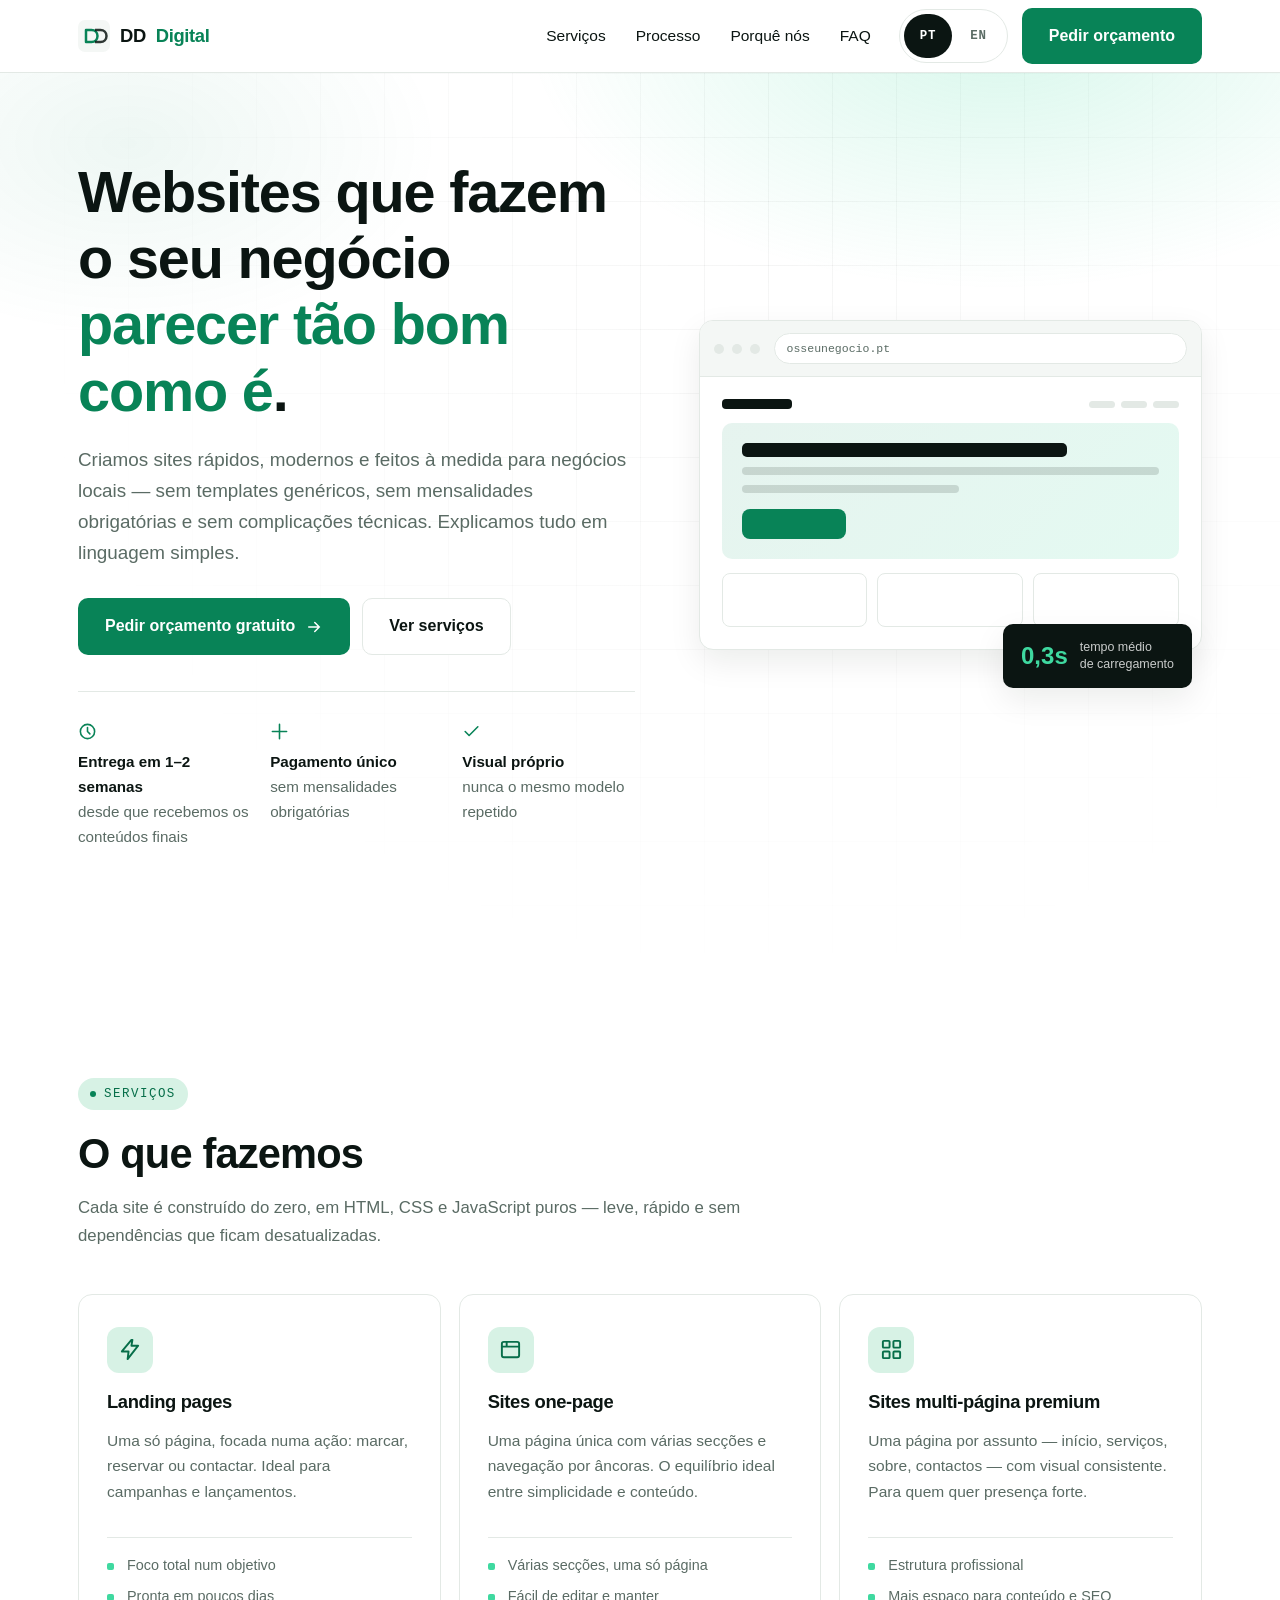
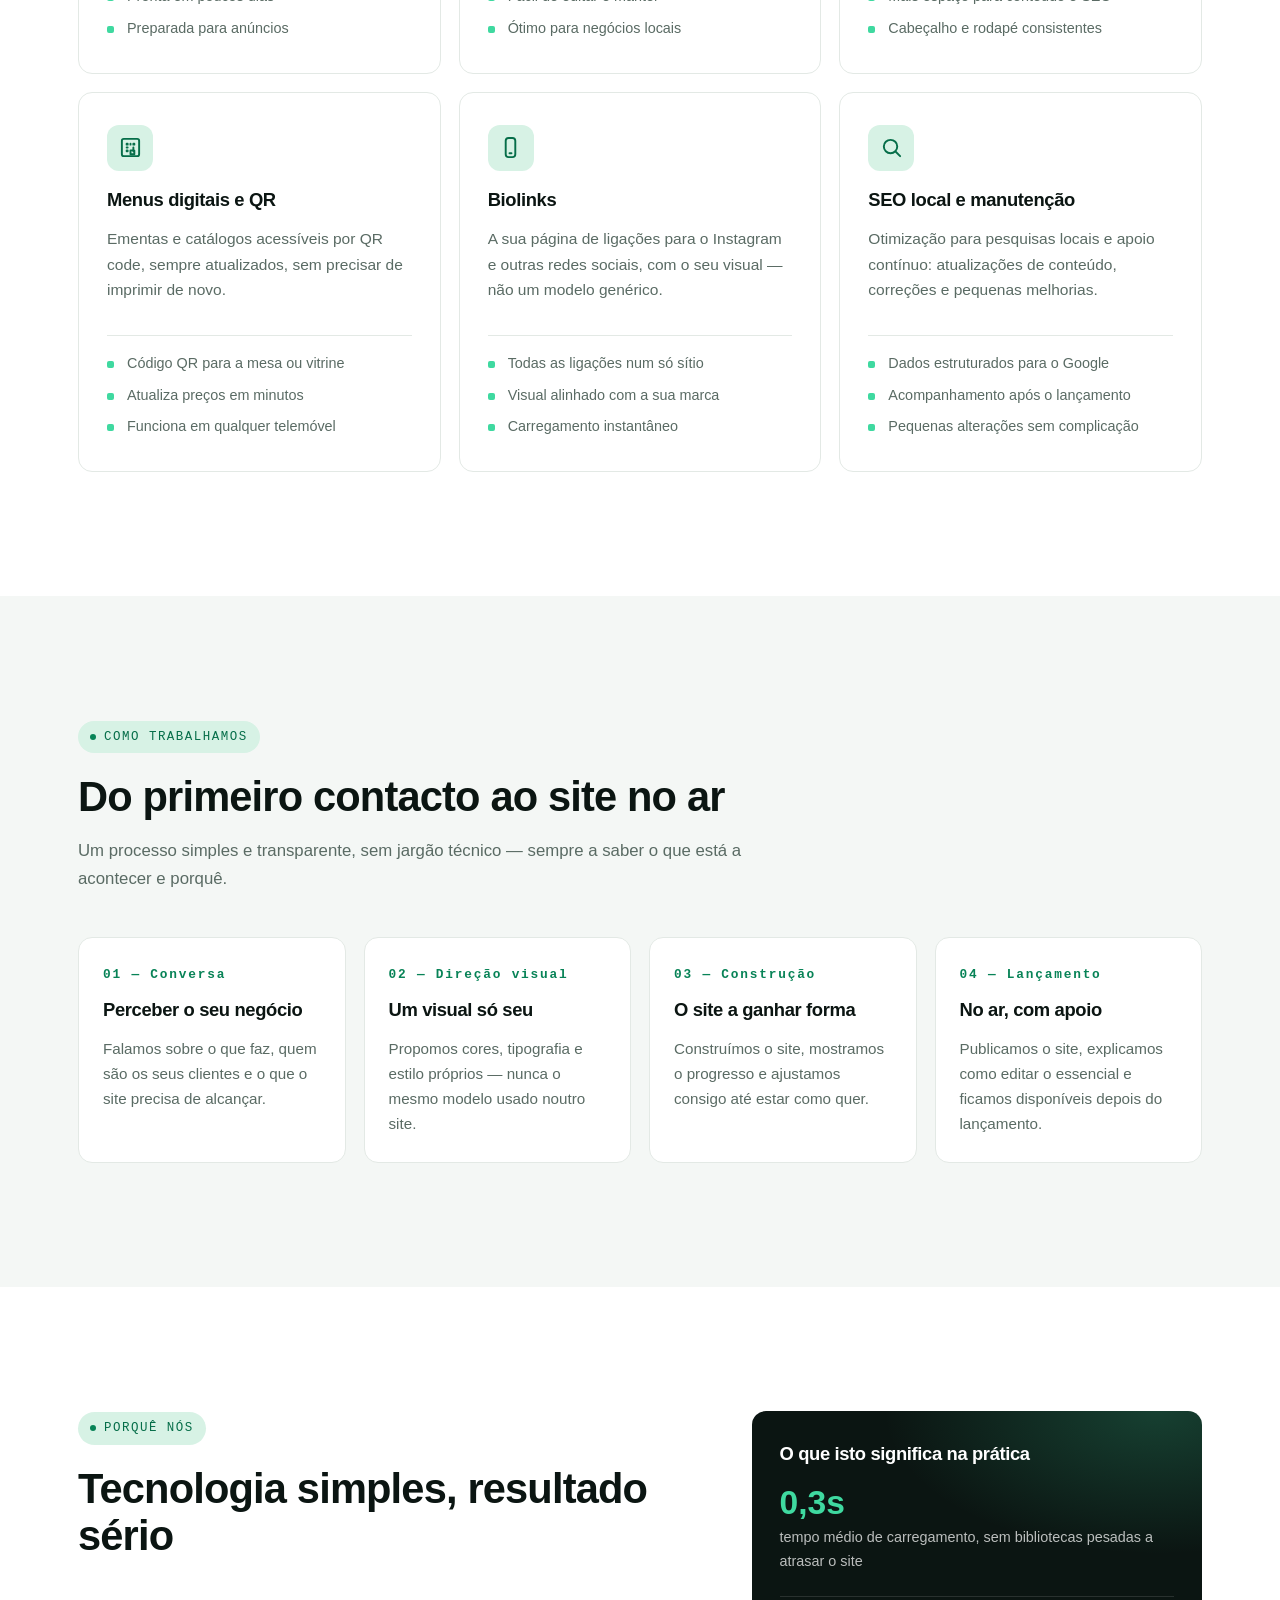
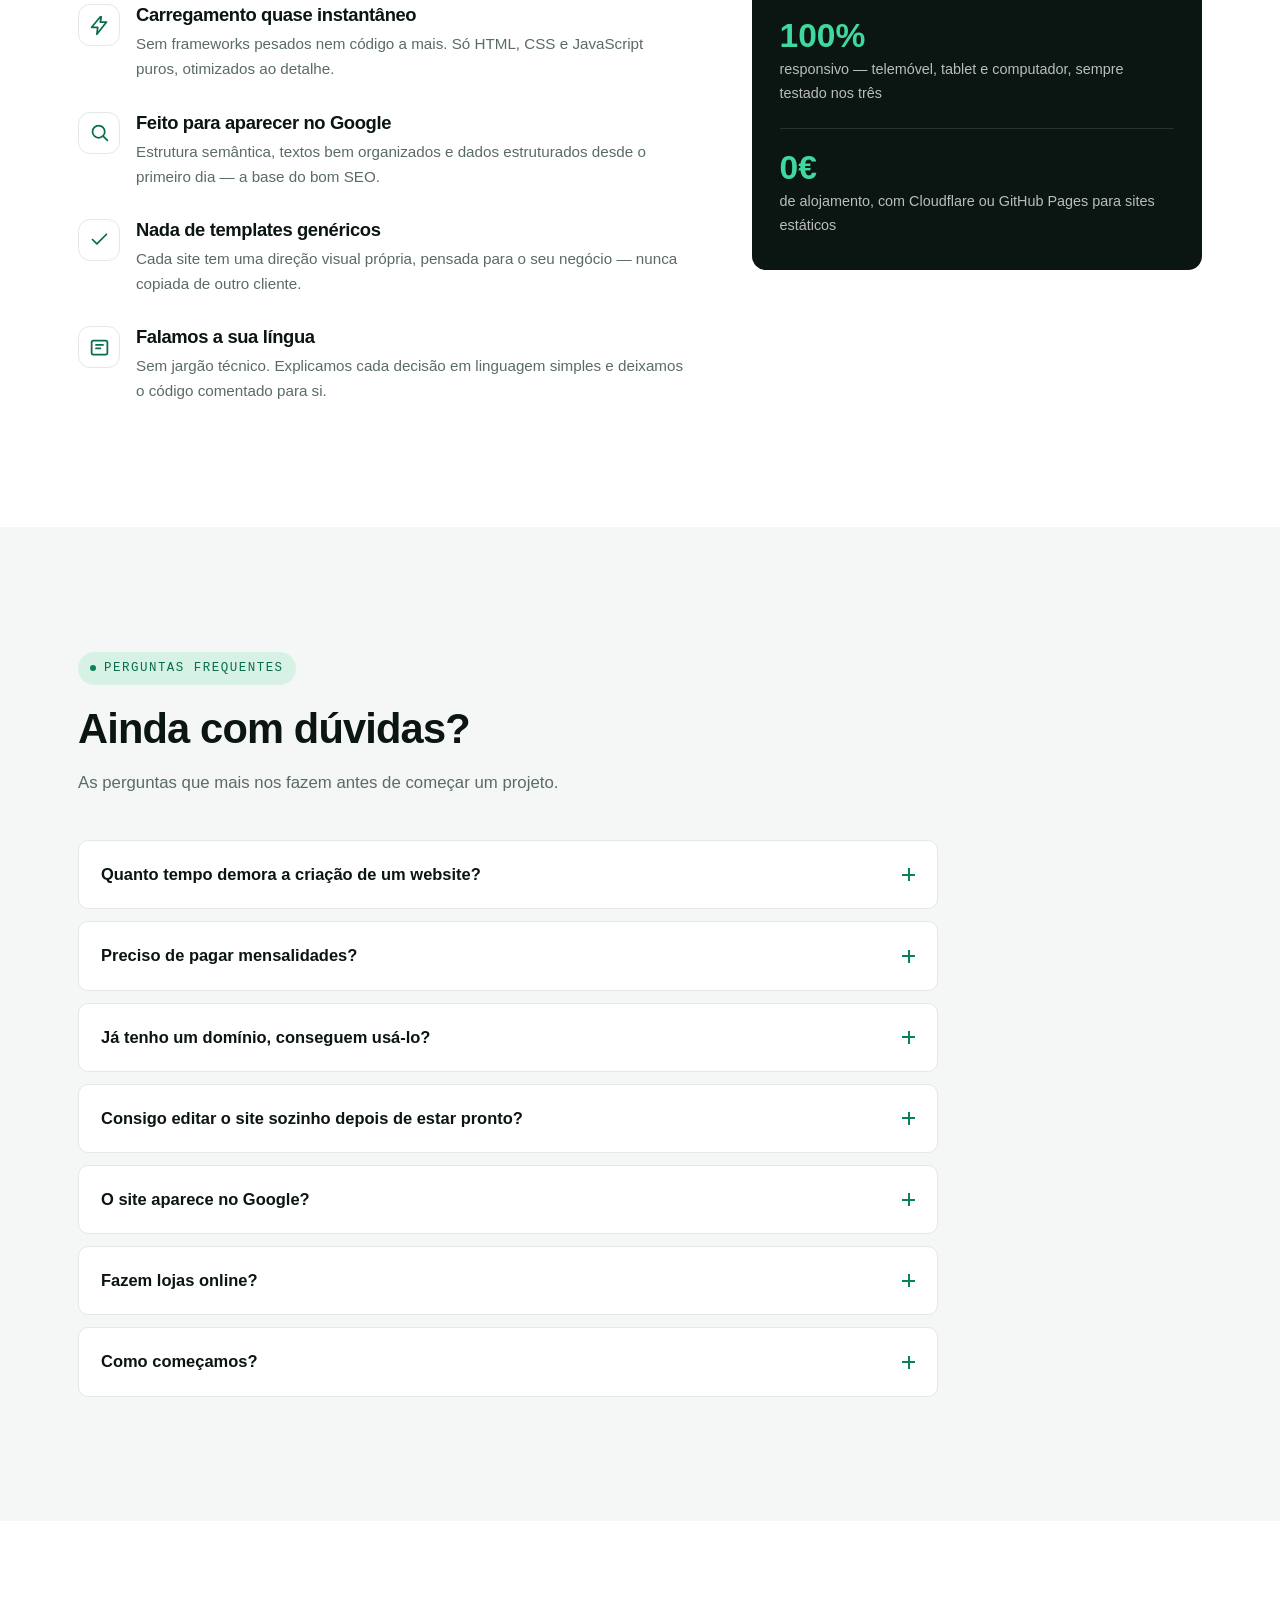
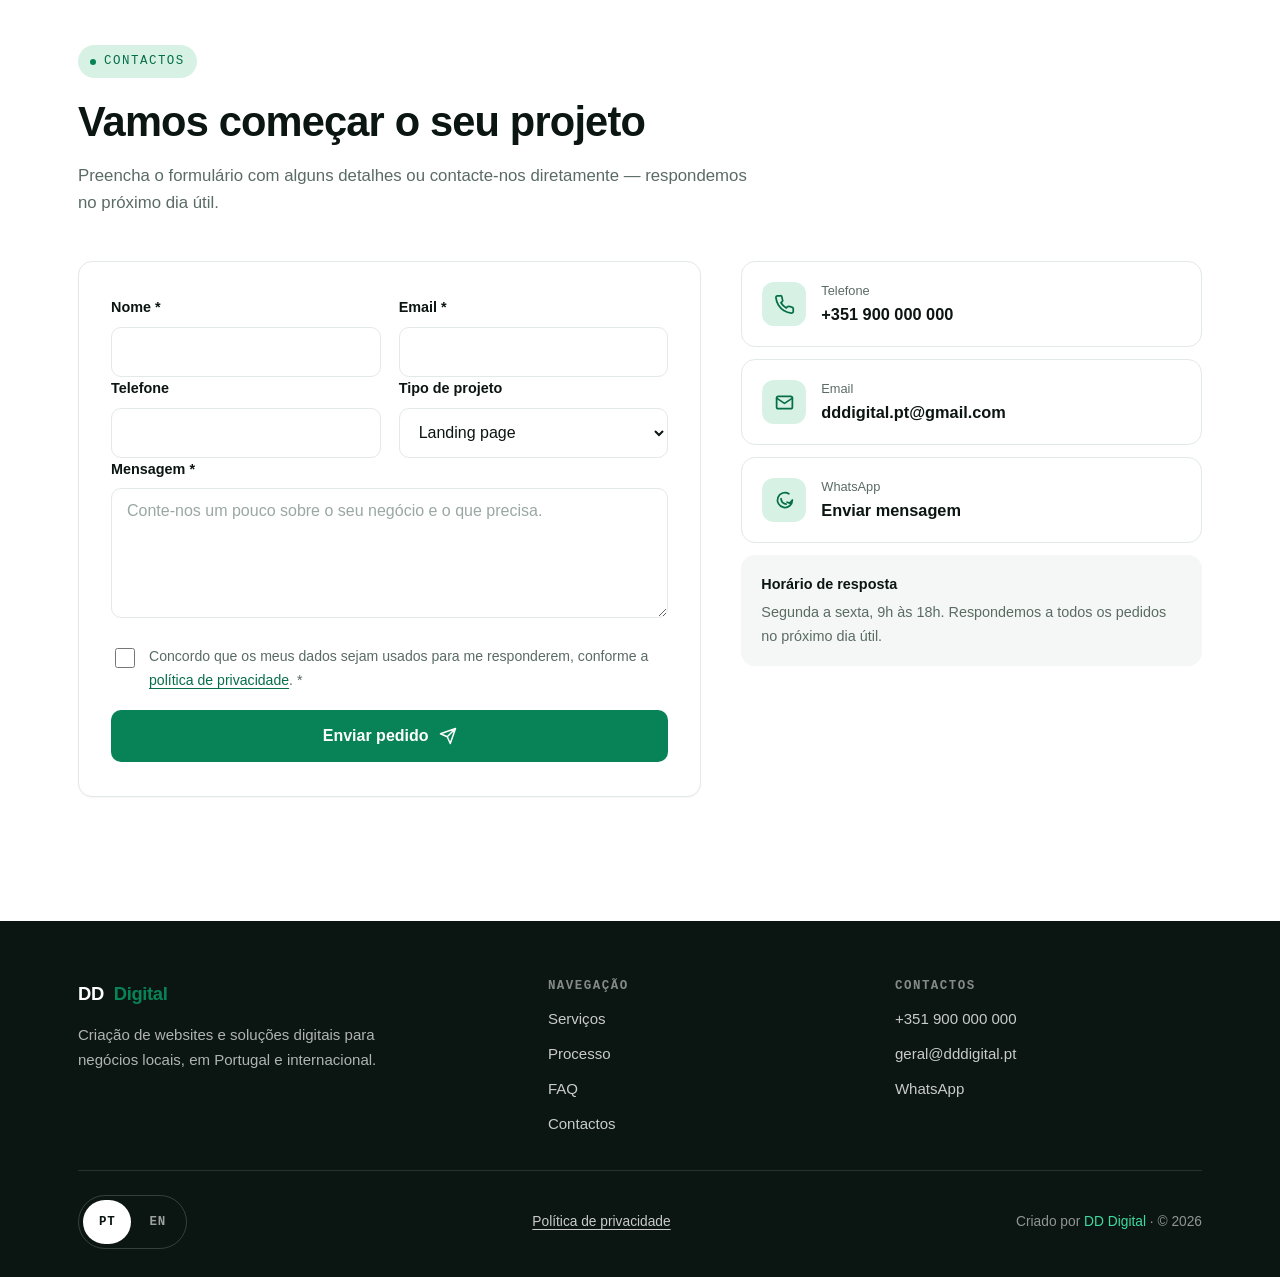
==== index.html @ e941ba1a "Add files via upload" ====
<!DOCTYPE html>
<html lang="pt-PT">
<head>
<meta charset="UTF-8">
<meta name="viewport" content="width=device-width, initial-scale=1">
<title>DD Digital — Websites e soluções digitais para negócios locais</title>
<meta name="description" content="Criamos websites rápidos, modernos e feitos à medida para negócios locais em Portugal: landing pages, sites one-page, multi-página, menus digitais e biolinks. Peça o seu orçamento.">
<link rel="canonical" href="https://dddigital.pt/">

<!-- Idiomas disponíveis, para o Google saber que esta página tem uma versão em inglês -->
<link rel="alternate" hreflang="pt-PT" href="https://dddigital.pt/">
<link rel="alternate" hreflang="en" href="https://dddigital.pt/en/">
<link rel="alternate" hreflang="x-default" href="https://dddigital.pt/">

<!-- Favicon -->
<link rel="icon" type="image/svg+xml" href="favicon.svg">
<meta name="theme-color" content="#088357">

<!-- Partilha em redes sociais (Open Graph + Twitter) -->
<meta property="og:type" content="website">
<meta property="og:locale" content="pt_PT">
<meta property="og:site_name" content="DD Digital">
<meta property="og:title" content="DD Digital — Websites e soluções digitais para negócios locais">
<meta property="og:description" content="Websites rápidos, modernos e feitos à medida. Landing pages, sites one-page, multi-página, menus digitais e biolinks.">
<meta property="og:url" content="https://dddigital.pt/">
<meta property="og:image" content="https://dddigital.pt/img/og-image.webp">
<meta property="og:image:width" content="1200">
<meta property="og:image:height" content="630">
<meta name="twitter:card" content="summary_large_image">
<meta name="twitter:title" content="DD Digital — Websites e soluções digitais">
<meta name="twitter:description" content="Websites rápidos, modernos e feitos à medida para negócios locais.">
<meta name="twitter:image" content="https://dddigital.pt/img/og-image.webp">

<link rel="stylesheet" href="css/style.css">

<!-- Dados estruturados: ajudam o Google a mostrar a DD Digital nas pesquisas locais -->
<script type="application/ld+json">
{
  "@context": "https://schema.org",
  "@type": "ProfessionalService",
  "name": "DD Digital",
  "url": "https://dddigital.pt/",
  "image": "https://dddigital.pt/img/og-image.webp",
  "description": "Criação de websites e soluções digitais para negócios locais: landing pages, sites one-page, multi-página, menus digitais e biolinks.",
  "areaServed": ["Portugal"],
  "priceRange": "€€",
  "telephone": "+351900000000",
  "email": "geral@dddigital.pt",
  "sameAs": []
}
</script>
<script type="application/ld+json">
{
  "@context": "https://schema.org",
  "@type": "FAQPage",
  "mainEntity": [
    {
      "@type": "Question",
      "name": "Quanto tempo demora a criação de um website?",
      "acceptedAnswer": { "@type": "Answer", "text": "Uma landing page ou site one-page fica pronto, em média, em 1 a 2 semanas depois de recebermos os textos e as imagens finais. Um site multi-página demora normalmente entre 2 a 4 semanas." }
    },
    {
      "@type": "Question",
      "name": "Preciso de pagar mensalidades?",
      "acceptedAnswer": { "@type": "Answer", "text": "Não. O projeto é pago uma vez. Alojamos em Cloudflare ou GitHub Pages, serviços gratuitos para sites estáticos como os que criamos. Só há custo recorrente se decidir contratar manutenção, atualizações de conteúdo ou um domínio próprio." }
    },
    {
      "@type": "Question",
      "name": "Já tenho um domínio, conseguem usá-lo?",
      "acceptedAnswer": { "@type": "Answer", "text": "Sim. Ligamos o seu domínio atual ao novo site. Se ainda não tiver domínio, ajudamos a escolher e a registar um." }
    },
    {
      "@type": "Question",
      "name": "Consigo editar o site sozinho depois de estar pronto?",
      "acceptedAnswer": { "@type": "Answer", "text": "Sim, para alterações simples como textos, fotos ou horários. Entregamos o código comentado e explicamos, em linguagem simples, onde e como editar. Para alterações maiores, ficamos disponíveis." }
    },
    {
      "@type": "Question",
      "name": "O site aparece no Google?",
      "acceptedAnswer": { "@type": "Answer", "text": "Construímos todos os sites já otimizados para motores de busca: estrutura semântica, velocidade de carregamento, textos bem organizados e dados estruturados. Isso é a base do SEO. Posicionar-se bem para pesquisas competitivas pode exigir trabalho contínuo de conteúdo, que também podemos acompanhar." }
    },
    {
      "@type": "Question",
      "name": "Fazem lojas online?",
      "acceptedAnswer": { "@type": "Answer", "text": "O nosso foco são sites institucionais e de apresentação, sem carrinho de compras nem sistemas de pagamento. Se o seu negócio precisar de loja online, podemos conversar sobre a solução mais adequada." }
    },
    {
      "@type": "Question",
      "name": "Como começamos?",
      "acceptedAnswer": { "@type": "Answer", "text": "Preencha o formulário ou contacte-nos por telefone, email ou WhatsApp. Conversamos sobre o seu negócio, propomos uma direção visual e um prazo, e só avançamos quando estiver tudo alinhado." }
    }
  ]
}
</script>
</head>
<body>

<a class="salta-conteudo" href="#conteudo">Saltar para o conteúdo</a>

<!-- ===== CABEÇALHO ===== -->
<header class="cabecalho">
  <div class="wrap cabecalho__interior">
    <a href="#inicio" class="logo" aria-label="DD Digital — página inicial">
      <svg class="logo__marca" viewBox="0 0 64 64" aria-hidden="true">
        <rect width="64" height="64" rx="14" fill="#F4F7F5"/>
        <path d="M16 20h11c6.6 0 12 5 12 12s-5.4 12-12 12H16V20z" fill="none" stroke="#088357" stroke-width="5" stroke-linejoin="round"/>
        <path d="M34 20h11c6.6 0 12 5 12 12s-5.4 12-12 12H34" fill="none" stroke="#0B1512" stroke-width="5" stroke-linejoin="round" opacity=".85"/>
      </svg>
      DD <span>Digital</span>
    </a>

    <nav class="nav" id="nav-principal">
      <ul class="nav__lista">
        <li><a href="#servicos">Serviços</a></li>
        <li><a href="#processo">Processo</a></li>
        <li><a href="#porque">Porquê nós</a></li>
        <li><a href="#faq">FAQ</a></li>
      </ul>
      <div class="idiomas" aria-label="Escolher idioma">
        <a href="index.html" aria-current="true" lang="pt-PT" hreflang="pt-PT">PT</a>
        <a href="en/index.html" lang="en" hreflang="en">EN</a>
      </div>
      <a href="#contactos" class="btn btn--principal">Pedir orçamento</a>
    </nav>

    <button class="menu-botao" aria-label="Abrir menu" aria-expanded="false" aria-controls="nav-principal">
      <span class="menu-botao__barras"></span>
    </button>
  </div>
</header>

<main id="conteudo">

  <!-- ===== HERO ===== -->
  <section class="hero" id="inicio">
    <div class="wrap hero__interior">
      <div class="surge">
        <h1>Websites que fazem o seu negócio <em>parecer tão bom como é</em>.</h1>
        <p class="hero__texto">
          Criamos sites rápidos, modernos e feitos à medida para negócios locais —
          sem templates genéricos, sem mensalidades obrigatórias e sem complicações técnicas.
          Explicamos tudo em linguagem simples.
        </p>
        <div class="hero__accoes">
          <a href="#contactos" class="btn btn--principal">
            Pedir orçamento gratuito
            <svg viewBox="0 0 24 24" fill="none" stroke="currentColor" stroke-width="2" stroke-linecap="round" aria-hidden="true"><path d="M5 12h14M13 6l6 6-6 6"/></svg>
          </a>
          <a href="#servicos" class="btn btn--contorno">Ver serviços</a>
        </div>
        <ul class="provas">
          <li>
            <svg viewBox="0 0 24 24" fill="none" stroke="currentColor" stroke-width="2" stroke-linecap="round" stroke-linejoin="round" aria-hidden="true"><circle cx="12" cy="12" r="9"/><path d="M12 7v5l3 3"/></svg>
            <span><strong>Entrega em 1–2 semanas</strong><br>desde que recebemos os conteúdos finais</span>
          </li>
          <li>
            <svg viewBox="0 0 24 24" fill="none" stroke="currentColor" stroke-width="2" stroke-linecap="round" stroke-linejoin="round" aria-hidden="true"><path d="M12 3v18M3 12h18"/></svg>
            <span><strong>Pagamento único</strong><br>sem mensalidades obrigatórias</span>
          </li>
          <li>
            <svg viewBox="0 0 24 24" fill="none" stroke="currentColor" stroke-width="2" stroke-linecap="round" stroke-linejoin="round" aria-hidden="true"><path d="M4 12l5 5L20 6"/></svg>
            <span><strong>Visual próprio</strong><br>nunca o mesmo modelo repetido</span>
          </li>
        </ul>
      </div>

      <div class="surge" aria-hidden="true">
        <div class="janela">
          <div class="janela__barra">
            <span class="janela__ponto"></span><span class="janela__ponto"></span><span class="janela__ponto"></span>
            <span class="janela__url">osseunegocio.pt</span>
          </div>
          <div class="janela__ecra">
            <div class="esboco">
              <div class="esboco__topo">
                <span class="esboco__marca"></span>
                <div class="esboco__menu"><span></span><span></span><span></span></div>
              </div>
              <div class="esboco__hero">
                <span class="esboco__titulo"></span>
                <span class="esboco__linha"></span>
                <span class="esboco__linha esboco__linha--curta"></span>
                <span class="esboco__btn"></span>
              </div>
              <div class="esboco__cartoes">
                <span class="esboco__cartao"></span><span class="esboco__cartao"></span><span class="esboco__cartao"></span>
              </div>
            </div>
          </div>
        </div>
        <div class="selo">
          <span class="selo__valor">0,3s</span>
          <span class="selo__texto">tempo médio<br>de carregamento</span>
        </div>
      </div>
    </div>
  </section>

  <!-- ===== SERVIÇOS ===== -->
  <section class="seccao" id="servicos">
    <div class="wrap">
      <div class="cabecalho-seccao surge">
        <span class="etiqueta">Serviços</span>
        <h2>O que fazemos</h2>
        <p>Cada site é construído do zero, em HTML, CSS e JavaScript puros — leve, rápido e sem dependências que ficam desatualizadas.</p>
      </div>

      <div class="grelha-servicos">
        <article class="servico surge">
          <span class="servico__icone">
            <svg viewBox="0 0 24 24" fill="none" stroke="currentColor" stroke-width="2" stroke-linecap="round" stroke-linejoin="round" aria-hidden="true"><path d="M13 2L3 14h7l-1 8 11-14h-7l1-6z"/></svg>
          </span>
          <h3>Landing pages</h3>
          <p>Uma só página, focada numa ação: marcar, reservar ou contactar. Ideal para campanhas e lançamentos.</p>
          <ul class="servico__lista">
            <li>Foco total num objetivo</li>
            <li>Pronta em poucos dias</li>
            <li>Preparada para anúncios</li>
          </ul>
        </article>

        <article class="servico surge">
          <span class="servico__icone">
            <svg viewBox="0 0 24 24" fill="none" stroke="currentColor" stroke-width="2" stroke-linecap="round" stroke-linejoin="round" aria-hidden="true"><rect x="3" y="4" width="18" height="16" rx="2"/><path d="M3 9h18M8 4v5"/></svg>
          </span>
          <h3>Sites one-page</h3>
          <p>Uma página única com várias secções e navegação por âncoras. O equilíbrio ideal entre simplicidade e conteúdo.</p>
          <ul class="servico__lista">
            <li>Várias secções, uma só página</li>
            <li>Fácil de editar e manter</li>
            <li>Ótimo para negócios locais</li>
          </ul>
        </article>

        <article class="servico surge">
          <span class="servico__icone">
            <svg viewBox="0 0 24 24" fill="none" stroke="currentColor" stroke-width="2" stroke-linecap="round" stroke-linejoin="round" aria-hidden="true"><rect x="3" y="3" width="7" height="7" rx="1"/><rect x="14" y="3" width="7" height="7" rx="1"/><rect x="3" y="14" width="7" height="7" rx="1"/><rect x="14" y="14" width="7" height="7" rx="1"/></svg>
          </span>
          <h3>Sites multi-página premium</h3>
          <p>Uma página por assunto — início, serviços, sobre, contactos — com visual consistente. Para quem quer presença forte.</p>
          <ul class="servico__lista">
            <li>Estrutura profissional</li>
            <li>Mais espaço para conteúdo e SEO</li>
            <li>Cabeçalho e rodapé consistentes</li>
          </ul>
        </article>

        <article class="servico surge">
          <span class="servico__icone">
            <svg viewBox="0 0 24 24" fill="none" stroke="currentColor" stroke-width="2" stroke-linecap="round" stroke-linejoin="round" aria-hidden="true"><rect x="3" y="3" width="18" height="18" rx="2"/><path d="M8 8h1v1H8zM8 15h1v1H8zM15 8h1v1h-1zM12 8v1M8 12h1M15 12v4M12 15h4v4h-4z"/></svg>
          </span>
          <h3>Menus digitais e QR</h3>
          <p>Ementas e catálogos acessíveis por QR code, sempre atualizados, sem precisar de imprimir de novo.</p>
          <ul class="servico__lista">
            <li>Código QR para a mesa ou vitrine</li>
            <li>Atualiza preços em minutos</li>
            <li>Funciona em qualquer telemóvel</li>
          </ul>
        </article>

        <article class="servico surge">
          <span class="servico__icone">
            <svg viewBox="0 0 24 24" fill="none" stroke="currentColor" stroke-width="2" stroke-linecap="round" stroke-linejoin="round" aria-hidden="true"><rect x="7" y="2" width="10" height="20" rx="3"/><path d="M11 18h2"/></svg>
          </span>
          <h3>Biolinks</h3>
          <p>A sua página de ligações para o Instagram e outras redes sociais, com o seu visual — não um modelo genérico.</p>
          <ul class="servico__lista">
            <li>Todas as ligações num só sítio</li>
            <li>Visual alinhado com a sua marca</li>
            <li>Carregamento instantâneo</li>
          </ul>
        </article>

        <article class="servico surge">
          <span class="servico__icone">
            <svg viewBox="0 0 24 24" fill="none" stroke="currentColor" stroke-width="2" stroke-linecap="round" stroke-linejoin="round" aria-hidden="true"><circle cx="11" cy="11" r="7"/><path d="M21 21l-4.3-4.3"/></svg>
          </span>
          <h3>SEO local e manutenção</h3>
          <p>Otimização para pesquisas locais e apoio contínuo: atualizações de conteúdo, correções e pequenas melhorias.</p>
          <ul class="servico__lista">
            <li>Dados estruturados para o Google</li>
            <li>Acompanhamento após o lançamento</li>
            <li>Pequenas alterações sem complicação</li>
          </ul>
        </article>
      </div>
    </div>
  </section>

  <!-- ===== PROCESSO ===== -->
  <section class="seccao seccao--nevoa" id="processo">
    <div class="wrap">
      <div class="cabecalho-seccao surge">
        <span class="etiqueta">Como trabalhamos</span>
        <h2>Do primeiro contacto ao site no ar</h2>
        <p>Um processo simples e transparente, sem jargão técnico — sempre a saber o que está a acontecer e porquê.</p>
      </div>

      <div class="grelha-processo">
        <div class="passo surge">
          <span class="passo__numero">01 — Conversa</span>
          <h3>Perceber o seu negócio</h3>
          <p>Falamos sobre o que faz, quem são os seus clientes e o que o site precisa de alcançar.</p>
        </div>
        <div class="passo surge">
          <span class="passo__numero">02 — Direção visual</span>
          <h3>Um visual só seu</h3>
          <p>Propomos cores, tipografia e estilo próprios — nunca o mesmo modelo usado noutro site.</p>
        </div>
        <div class="passo surge">
          <span class="passo__numero">03 — Construção</span>
          <h3>O site a ganhar forma</h3>
          <p>Construímos o site, mostramos o progresso e ajustamos consigo até estar como quer.</p>
        </div>
        <div class="passo surge">
          <span class="passo__numero">04 — Lançamento</span>
          <h3>No ar, com apoio</h3>
          <p>Publicamos o site, explicamos como editar o essencial e ficamos disponíveis depois do lançamento.</p>
        </div>
      </div>
    </div>
  </section>

  <!-- ===== PORQUÊ A DD DIGITAL ===== -->
  <section class="seccao" id="porque">
    <div class="wrap porque">
      <div>
        <div class="cabecalho-seccao surge">
          <span class="etiqueta">Porquê nós</span>
          <h2>Tecnologia simples, resultado sério</h2>
        </div>

        <div class="razoes">
          <div class="razao surge">
            <span class="razao__icone">
              <svg viewBox="0 0 24 24" fill="none" stroke="currentColor" stroke-width="2" stroke-linecap="round" stroke-linejoin="round" aria-hidden="true"><path d="M13 2L3 14h7l-1 8 11-14h-7l1-6z"/></svg>
            </span>
            <div>
              <h3>Carregamento quase instantâneo</h3>
              <p>Sem frameworks pesados nem código a mais. Só HTML, CSS e JavaScript puros, otimizados ao detalhe.</p>
            </div>
          </div>
          <div class="razao surge">
            <span class="razao__icone">
              <svg viewBox="0 0 24 24" fill="none" stroke="currentColor" stroke-width="2" stroke-linecap="round" stroke-linejoin="round" aria-hidden="true"><circle cx="11" cy="11" r="7"/><path d="M21 21l-4.3-4.3"/></svg>
            </span>
            <div>
              <h3>Feito para aparecer no Google</h3>
              <p>Estrutura semântica, textos bem organizados e dados estruturados desde o primeiro dia — a base do bom SEO.</p>
            </div>
          </div>
          <div class="razao surge">
            <span class="razao__icone">
              <svg viewBox="0 0 24 24" fill="none" stroke="currentColor" stroke-width="2" stroke-linecap="round" stroke-linejoin="round" aria-hidden="true"><path d="M4 12l5 5L20 6"/></svg>
            </span>
            <div>
              <h3>Nada de templates genéricos</h3>
              <p>Cada site tem uma direção visual própria, pensada para o seu negócio — nunca copiada de outro cliente.</p>
            </div>
          </div>
          <div class="razao surge">
            <span class="razao__icone">
              <svg viewBox="0 0 24 24" fill="none" stroke="currentColor" stroke-width="2" stroke-linecap="round" stroke-linejoin="round" aria-hidden="true"><path d="M8 9h8M8 13h5"/><rect x="3" y="4" width="18" height="16" rx="2"/></svg>
            </span>
            <div>
              <h3>Falamos a sua língua</h3>
              <p>Sem jargão técnico. Explicamos cada decisão em linguagem simples e deixamos o código comentado para si.</p>
            </div>
          </div>
        </div>
      </div>

      <div class="numeros surge">
        <h3>O que isto significa na prática</h3>
        <div class="numeros__lista">
          <div class="numeros__item">
            <span class="numeros__valor">0,3s</span>
            <p>tempo médio de carregamento, sem bibliotecas pesadas a atrasar o site</p>
          </div>
          <div class="numeros__item">
            <span class="numeros__valor">100%</span>
            <p>responsivo — telemóvel, tablet e computador, sempre testado nos três</p>
          </div>
          <div class="numeros__item">
            <span class="numeros__valor">0€</span>
            <p>de alojamento, com Cloudflare ou GitHub Pages para sites estáticos</p>
          </div>
        </div>
      </div>
    </div>
  </section>

  <!-- ===== FAQ ===== -->
  <section class="seccao seccao--nevoa" id="faq">
    <div class="wrap">
      <div class="cabecalho-seccao surge">
        <span class="etiqueta">Perguntas frequentes</span>
        <h2>Ainda com dúvidas?</h2>
        <p>As perguntas que mais nos fazem antes de começar um projeto.</p>
      </div>

      <div class="faq surge">
        <details>
          <summary>Quanto tempo demora a criação de um website?</summary>
          <div class="faq__resposta">Uma landing page ou site one-page fica pronto, em média, em 1 a 2 semanas depois de recebermos os textos e as imagens finais. Um site multi-página demora normalmente entre 2 a 4 semanas.</div>
        </details>
        <details>
          <summary>Preciso de pagar mensalidades?</summary>
          <div class="faq__resposta">Não. O projeto é pago uma vez. Alojamos em Cloudflare ou GitHub Pages, serviços gratuitos para sites estáticos como os que criamos. Só há custo recorrente se decidir contratar manutenção, atualizações de conteúdo ou um domínio próprio.</div>
        </details>
        <details>
          <summary>Já tenho um domínio, conseguem usá-lo?</summary>
          <div class="faq__resposta">Sim. Ligamos o seu domínio atual ao novo site. Se ainda não tiver domínio, ajudamos a escolher e a registar um.</div>
        </details>
        <details>
          <summary>Consigo editar o site sozinho depois de estar pronto?</summary>
          <div class="faq__resposta">Sim, para alterações simples como textos, fotos ou horários. Entregamos o código comentado e explicamos, em linguagem simples, onde e como editar. Para alterações maiores, ficamos disponíveis.</div>
        </details>
        <details>
          <summary>O site aparece no Google?</summary>
          <div class="faq__resposta">Construímos todos os sites já otimizados para motores de busca: estrutura semântica, velocidade de carregamento, textos bem organizados e dados estruturados. Isso é a base do SEO. Posicionar-se bem para pesquisas competitivas pode exigir trabalho contínuo de conteúdo, que também podemos acompanhar.</div>
        </details>
        <details>
          <summary>Fazem lojas online?</summary>
          <div class="faq__resposta">O nosso foco são sites institucionais e de apresentação, sem carrinho de compras nem sistemas de pagamento. Se o seu negócio precisar de loja online, podemos conversar sobre a solução mais adequada.</div>
        </details>
        <details>
          <summary>Como começamos?</summary>
          <div class="faq__resposta">Preencha o formulário ou contacte-nos por telefone, email ou WhatsApp. Conversamos sobre o seu negócio, propomos uma direção visual e um prazo, e só avançamos quando estiver tudo alinhado.</div>
        </details>
      </div>
    </div>
  </section>

  <!-- ===== CONTACTO ===== -->
  <section class="seccao" id="contactos">
    <div class="wrap">
      <div class="cabecalho-seccao surge">
        <span class="etiqueta">Contactos</span>
        <h2>Vamos começar o seu projeto</h2>
        <p>Preencha o formulário com alguns detalhes ou contacte-nos diretamente — respondemos no próximo dia útil.</p>
      </div>

      <div class="contacto">
        <!-- Formulário ligado ao serviço gratuito Web3Forms (web3forms.com).
             1. Crie uma conta gratuita em web3forms.com com o email da empresa.
             2. Copie a "Access Key" que lhe for dada.
             3. Substitua o valor assinalado abaixo por essa chave. -->
        <form class="formulario surge" data-idioma="pt" aria-label="Formulário de contacto">
          <input type="hidden" name="access_key" value="SUBSTITUIR-CHAVE-WEB3FORMS">
          <input type="hidden" name="subject" value="Novo pedido de orçamento — site DD Digital">
          <input type="hidden" name="from_name" value="Site DD Digital">
          <input type="hidden" name="language" value="Português">

          <!-- Campo-armadilha contra spam: invisível para pessoas -->
          <div class="anti-spam" aria-hidden="true">
            <label for="bot_check">Não preencher este campo</label>
            <input type="text" id="bot_check" name="bot_check" tabindex="-1" autocomplete="off">
          </div>

          <div class="campo--metade">
            <div class="campo">
              <label for="nome">Nome *</label>
              <input type="text" id="nome" name="Nome" required autocomplete="name">
            </div>
            <div class="campo">
              <label for="email">Email *</label>
              <input type="email" id="email" name="Email" required autocomplete="email">
            </div>
          </div>

          <div class="campo--metade">
            <div class="campo">
              <label for="telefone">Telefone</label>
              <input type="tel" id="telefone" name="Telefone" autocomplete="tel">
            </div>
            <div class="campo">
              <label for="tipo">Tipo de projeto</label>
              <select id="tipo" name="Tipo de projeto">
                <option>Landing page</option>
                <option>Site one-page</option>
                <option>Site multi-página</option>
                <option>Menu digital / QR</option>
                <option>Biolink</option>
                <option>Ainda não sei</option>
              </select>
            </div>
          </div>

          <div class="campo">
            <label for="mensagem">Mensagem *</label>
            <textarea id="mensagem" name="Mensagem" required placeholder="Conte-nos um pouco sobre o seu negócio e o que precisa."></textarea>
          </div>

          <div class="campo campo--consentimento">
            <input type="checkbox" id="consentimento" required>
            <label for="consentimento">Concordo que os meus dados sejam usados para me responderem, conforme a <a href="privacidade.html">política de privacidade</a>. *</label>
          </div>

          <button type="submit" class="btn btn--principal">
            Enviar pedido
            <svg viewBox="0 0 24 24" fill="none" stroke="currentColor" stroke-width="2" stroke-linecap="round" stroke-linejoin="round" aria-hidden="true"><path d="M22 2L11 13M22 2l-7 20-4-9-9-4 20-7z"/></svg>
          </button>

          <p class="formulario__aviso" role="status" aria-live="polite"></p>
        </form>

        <div class="diretos surge">
          <!-- SUBSTITUIR: número de telefone real -->
          <a class="direto" href="tel:+351900000000">
            <span class="direto__icone">
              <svg viewBox="0 0 24 24" fill="none" stroke="currentColor" stroke-width="2" stroke-linecap="round" stroke-linejoin="round" aria-hidden="true"><path d="M22 16.9v3a2 2 0 0 1-2.2 2 19.8 19.8 0 0 1-8.6-3 19.5 19.5 0 0 1-6-6 19.8 19.8 0 0 1-3-8.7A2 2 0 0 1 4.1 2h3a2 2 0 0 1 2 1.7c.1 1 .4 2 .7 3a2 2 0 0 1-.5 2.1L8 10a16 16 0 0 0 6 6l1.2-1.3a2 2 0 0 1 2.1-.5c1 .3 2 .5 3 .7a2 2 0 0 1 1.7 2z"/></svg>
            </span>
            <span>
              <span class="direto__etiqueta">Telefone</span>
              <span class="direto__valor">+351 900 000 000</span>
            </span>
          </a>
          <!-- SUBSTITUIR: email real -->
          <a class="direto" href="mailto:dddigital.pt@gmail.com">
            <span class="direto__icone">
              <svg viewBox="0 0 24 24" fill="none" stroke="currentColor" stroke-width="2" stroke-linecap="round" stroke-linejoin="round" aria-hidden="true"><rect x="3" y="5" width="18" height="14" rx="2"/><path d="M3 7l9 6 9-6"/></svg>
            </span>
            <span>
              <span class="direto__etiqueta">Email</span>
              <span class="direto__valor">dddigital.pt@gmail.com</span>
            </span>
          </a>
          <!-- SUBSTITUIR: número de WhatsApp real (com indicativo, sem espaços nem +) -->
          <a class="direto" href="https://wa.me/351900000000" target="_blank" rel="noopener">
            <span class="direto__icone">
              <svg viewBox="0 0 24 24" fill="none" stroke="currentColor" stroke-width="2" stroke-linecap="round" stroke-linejoin="round" aria-hidden="true"><path d="M21 11.5a8.5 8.5 0 1 1-4-7.2M21 11.5L18 15l-3-1"/><path d="M8 10s.5 3 2 4.5S14 16 14 16"/></svg>
            </span>
            <span>
              <span class="direto__etiqueta">WhatsApp</span>
              <span class="direto__valor">Enviar mensagem</span>
            </span>
          </a>
          <div class="horario">
            <strong>Horário de resposta</strong>
            Segunda a sexta, 9h às 18h. Respondemos a todos os pedidos no próximo dia útil.
          </div>
        </div>
      </div>
    </div>
  </section>

</main>

<!-- ===== RODAPÉ ===== -->
<footer class="rodape">
  <div class="wrap">
    <div class="rodape__topo">
      <div class="rodape__sobre">
        <a href="#inicio" class="logo">DD <span>Digital</span></a>
        <p>Criação de websites e soluções digitais para negócios locais, em Portugal e internacional.</p>
      </div>
      <div>
        <h4>Navegação</h4>
        <ul class="rodape__lista">
          <li><a href="#servicos">Serviços</a></li>
          <li><a href="#processo">Processo</a></li>
          <li><a href="#faq">FAQ</a></li>
          <li><a href="#contactos">Contactos</a></li>
        </ul>
      </div>
      <div>
        <h4>Contactos</h4>
        <ul class="rodape__lista">
          <li><a href="tel:+351900000000">+351 900 000 000</a></li>
          <li><a href="mailto:geral@dddigital.pt">geral@dddigital.pt</a></li>
          <li><a href="https://wa.me/351900000000" target="_blank" rel="noopener">WhatsApp</a></li>
        </ul>
      </div>
    </div>
    <div class="rodape__fim">
      <div class="idiomas" aria-label="Escolher idioma">
        <a href="index.html" aria-current="true" lang="pt-PT" hreflang="pt-PT">PT</a>
        <a href="en/index.html" lang="en" hreflang="en">EN</a>
      </div>
      <a href="privacidade.html">Política de privacidade</a>
      <p class="credito">
        Criado por <a href="https://dddigital.pt" target="_blank" rel="noopener">DD Digital</a>
        · © <span id="ano"></span>
      </p>
    </div>
  </div>
</footer>

<script src="js/main.js"></script>
</body>
</html>
---- css/style.css ----
/* =========================================================
   DD DIGITAL — folha de estilos única
   Organização do ficheiro:
   01. Tipos de letra      06. Serviços
   02. Variáveis (:root)   07. Processo
   03. Base e reset        08. Porquê a DD Digital
   04. Cabeçalho e menu    09. FAQ
   05. Hero                10. Contacto
                           11. Rodapé
                           12. Páginas simples (privacidade / 404)
                           13. Animações
                           14. Ecrãs maiores (tablet e PC)
   ========================================================= */


/* ===== 01. TIPOS DE LETRA ================================
   Guardados na pasta /fonts. Não há pedidos ao Google,
   por isso o site carrega mais depressa e não envia dados
   dos visitantes para fora.
   ========================================================= */
@font-face {
  font-family: 'Inter';
  src: url('../fonts/inter-var.woff2') format('woff2');
  font-weight: 400 700;
  font-style: normal;
  font-display: swap;
}
@font-face {
  font-family: 'Space Grotesk';
  src: url('../fonts/space-grotesk-var.woff2') format('woff2');
  font-weight: 500 700;
  font-style: normal;
  font-display: swap;
}


/* ===== 02. VARIÁVEIS =====================================
   Mudar uma cor aqui muda-a no site inteiro.
   ========================================================= */
:root {
  /* Cores */
  --branco: #FFFFFF;
  --nevoa: #F4F7F5;          /* fundo das secções alternadas */
  --tinta: #0B1512;          /* texto principal */
  --cinza: #5A6B64;          /* texto secundário */
  --linha: #E3E9E5;          /* bordas finas */
  --verde: #088357;          /* cor principal da marca (ajustado para contraste AA com texto branco) */
  --verde-escuro: #066E49;   /* hover e texto verde */
  --menta: #D7F2E5;          /* fundos de etiquetas */
  --verde-luz: #3FD9A0;      /* só detalhes gráficos, nunca texto */

  /* Tipos de letra */
  --fonte-titulo: 'Space Grotesk', 'Helvetica Neue', Arial, sans-serif;
  --fonte-texto: 'Inter', -apple-system, BlinkMacSystemFont, 'Segoe UI', Arial, sans-serif;
  --fonte-mono: ui-monospace, 'SF Mono', Menlo, Consolas, monospace;

  /* Espaçamentos */
  --espaco-seccao: 88px;     /* altura de respiro entre secções */
  --largura-max: 1180px;     /* largura máxima do conteúdo */
  --raio: 14px;              /* cantos arredondados */
  --raio-pequeno: 10px;

  /* Sombras (muito subtis — nada de efeitos pesados) */
  --sombra: 0 1px 2px rgba(11, 21, 18, .04);
  --sombra-alta: 0 12px 32px rgba(11, 21, 18, .08);
}


/* ===== 03. BASE E RESET ================================== */
*, *::before, *::after { box-sizing: border-box; }

html {
  scroll-behavior: smooth;
  scroll-padding-top: 84px; /* para as âncoras não ficarem escondidas pelo menu fixo */
  -webkit-text-size-adjust: 100%;
}

body {
  margin: 0;
  background: var(--branco);
  color: var(--tinta);
  font-family: var(--fonte-texto);
  font-size: 17px;
  line-height: 1.65;
  -webkit-font-smoothing: antialiased;
  overflow-x: hidden; /* rede de segurança: nunca deixar aparecer scroll horizontal */
}

h1, h2, h3, h4 {
  font-family: var(--fonte-titulo);
  line-height: 1.15;
  letter-spacing: -.02em;
  margin: 0 0 16px;
  font-weight: 700;
}

h1 { font-size: clamp(2.1rem, 7vw, 3.6rem); }
h2 { font-size: clamp(1.7rem, 5vw, 2.6rem); }
h3 { font-size: 1.15rem; font-weight: 600; }

p { margin: 0 0 16px; }
p:last-child { margin-bottom: 0; }

a { color: var(--verde-escuro); text-decoration-thickness: 1px; text-underline-offset: 3px; }
a:hover { color: var(--verde); }

img, svg { max-width: 100%; height: auto; display: block; }

ul { margin: 0; padding: 0; list-style: none; }

/* Foco sempre visível para quem navega com o teclado */
:focus-visible {
  outline: 3px solid var(--verde);
  outline-offset: 3px;
  border-radius: 4px;
}

/* Link que salta para o conteúdo (só aparece com Tab) */
.salta-conteudo {
  position: absolute;
  left: 16px;
  top: -100px;
  z-index: 200;
  background: var(--tinta);
  color: var(--branco);
  padding: 12px 20px;
  border-radius: var(--raio-pequeno);
  text-decoration: none;
  transition: top .2s;
}
.salta-conteudo:focus { top: 16px; color: var(--branco); }

/* Texto só para leitores de ecrã */
.so-leitor {
  position: absolute;
  width: 1px; height: 1px;
  padding: 0; margin: -1px;
  overflow: hidden; clip: rect(0 0 0 0);
  white-space: nowrap; border: 0;
}

/* --- Blocos reutilizáveis --- */
.wrap {
  width: 100%;
  max-width: var(--largura-max);
  margin: 0 auto;
  padding: 0 20px;
}

.seccao { padding: var(--espaco-seccao) 0; }
.seccao--nevoa { background: var(--nevoa); }

/* Etiqueta pequena que abre cada secção */
.etiqueta {
  display: inline-flex;
  align-items: center;
  gap: 8px;
  font-family: var(--fonte-mono);
  font-size: .78rem;
  letter-spacing: .12em;
  text-transform: uppercase;
  color: var(--verde-escuro);
  background: var(--menta);
  padding: 6px 12px;
  border-radius: 100px;
  margin-bottom: 20px;
}
.etiqueta::before {
  content: '';
  width: 6px; height: 6px;
  border-radius: 50%;
  background: var(--verde);
}

.cabecalho-seccao { max-width: 680px; margin-bottom: 44px; }
.cabecalho-seccao p { color: var(--cinza); font-size: 1.05rem; margin-bottom: 0; }

/* --- Botões --- */
.btn {
  display: inline-flex;
  align-items: center;
  justify-content: center;
  gap: 10px;
  min-height: 52px;              /* área de toque confortável */
  padding: 14px 26px;
  border: 1px solid transparent;
  border-radius: var(--raio-pequeno);
  font-family: var(--fonte-texto);
  font-size: 1rem;
  font-weight: 600;
  text-decoration: none;
  cursor: pointer;
  transition: background-color .2s, border-color .2s, transform .2s, color .2s;
}
.btn--principal { background: var(--verde); color: var(--branco); }
.btn--principal:hover { background: var(--verde-escuro); color: var(--branco); transform: translateY(-2px); }

.btn--contorno { background: var(--branco); color: var(--tinta); border-color: var(--linha); }
.btn--contorno:hover { border-color: var(--verde); color: var(--verde-escuro); transform: translateY(-2px); }

.btn--claro { background: var(--branco); color: var(--tinta); }
.btn--claro:hover { background: var(--menta); color: var(--verde-escuro); }

.btn svg { width: 18px; height: 18px; flex-shrink: 0; }


/* ===== 04. CABEÇALHO E MENU ============================== */
.cabecalho {
  position: sticky;
  top: 0;
  z-index: 100;
  background: rgba(255, 255, 255, .88);
  backdrop-filter: saturate(180%) blur(12px);
  -webkit-backdrop-filter: saturate(180%) blur(12px);
  border-bottom: 1px solid var(--linha);
}

.cabecalho__interior {
  display: flex;
  align-items: center;
  justify-content: space-between;
  gap: 16px;
  height: 72px;
}

/* Logótipo */
.logo {
  display: inline-flex;
  align-items: center;
  gap: 10px;
  font-family: var(--fonte-titulo);
  font-weight: 700;
  font-size: 1.15rem;
  letter-spacing: -.02em;
  color: var(--tinta);
  text-decoration: none;
}
.logo:hover { color: var(--tinta); }
.logo__marca { width: 32px; height: 32px; }
.logo span { color: var(--verde); }

/* Navegação */
.nav { display: flex; align-items: center; gap: 4px; }

.nav__lista {
  display: flex;
  flex-direction: column;
  gap: 2px;
}
.nav__lista a {
  display: block;
  padding: 12px 14px;
  color: var(--tinta);
  font-size: .97rem;
  font-weight: 500;
  text-decoration: none;
  border-radius: 8px;
  transition: background-color .2s, color .2s;
}
.nav__lista a:hover { background: var(--nevoa); color: var(--verde-escuro); }

/* Seletor de idioma PT | EN */
.idiomas {
  display: inline-flex;
  align-items: center;
  gap: 2px;
  padding: 4px;
  border: 1px solid var(--linha);
  border-radius: 100px;
  background: var(--branco);
}
.idiomas a {
  display: inline-flex;
  align-items: center;
  justify-content: center;
  min-height: 44px;
  padding: 6px 16px;
  border-radius: 100px;
  font-family: var(--fonte-mono);
  font-size: .78rem;
  font-weight: 600;
  letter-spacing: .06em;
  color: var(--cinza);
  text-decoration: none;
  transition: background-color .2s, color .2s;
}
.idiomas a:hover { color: var(--tinta); }
.idiomas a[aria-current="true"] { background: var(--tinta); color: var(--branco); }

/* Botão do menu em telemóvel */
.menu-botao {
  display: inline-flex;
  align-items: center;
  justify-content: center;
  width: 46px; height: 46px;
  background: var(--branco);
  border: 1px solid var(--linha);
  border-radius: var(--raio-pequeno);
  cursor: pointer;
  padding: 0;
}
.menu-botao__barras,
.menu-botao__barras::before,
.menu-botao__barras::after {
  content: '';
  display: block;
  width: 18px; height: 2px;
  background: var(--tinta);
  border-radius: 2px;
  transition: transform .25s, opacity .25s;
}
.menu-botao__barras { position: relative; }
.menu-botao__barras::before { position: absolute; top: -6px; }
.menu-botao__barras::after  { position: absolute; top: 6px; }

.menu-botao[aria-expanded="true"] .menu-botao__barras { background: transparent; }
.menu-botao[aria-expanded="true"] .menu-botao__barras::before { transform: translateY(6px) rotate(45deg); }
.menu-botao[aria-expanded="true"] .menu-botao__barras::after  { transform: translateY(-6px) rotate(-45deg); }

/* Em telemóvel o menu abre por baixo do cabeçalho */
@media (max-width: 899px) {
  .nav {
    position: absolute;
    top: 72px; left: 0; right: 0;
    flex-direction: column;
    align-items: stretch;
    gap: 14px;
    background: var(--branco);
    border-bottom: 1px solid var(--linha);
    padding: 18px 20px 26px;
    box-shadow: var(--sombra-alta);
    display: none;
  }
  .nav.esta-aberto { display: flex; }
  .nav__lista a { padding: 14px; font-size: 1.05rem; }
  .nav .btn { width: 100%; }
  .idiomas { align-self: flex-start; }
}
@media (min-width: 900px) {
  .menu-botao { display: none; }
}


/* ===== 05. HERO ==========================================
   Fundo branco com uma grelha muito ténue e um brilho verde
   — tudo feito em CSS, sem imagens.
   ========================================================= */
.hero {
  position: relative;
  overflow: hidden;
  padding: 64px 0 72px;
  background:
    radial-gradient(760px 420px at 78% -5%, rgba(63, 217, 160, .20), transparent 62%),
    radial-gradient(520px 320px at 10% 8%, rgba(10, 143, 95, .07), transparent 60%),
    var(--branco);
}

/* Grelha de linhas do fundo */
.hero::before {
  content: '';
  position: absolute;
  inset: 0;
  background-image:
    linear-gradient(to right, rgba(11, 21, 18, .045) 1px, transparent 1px),
    linear-gradient(to bottom, rgba(11, 21, 18, .045) 1px, transparent 1px);
  background-size: 64px 64px;
  mask-image: radial-gradient(circle at 60% 20%, #000 0%, transparent 72%);
  -webkit-mask-image: radial-gradient(circle at 60% 20%, #000 0%, transparent 72%);
  pointer-events: none;
}

.hero__interior {
  position: relative;
  z-index: 1;
  display: grid;
  grid-template-columns: minmax(0, 1fr); /* uma só coluna até ao PC, sem deixar o conteúdo forçar largura */
  gap: 52px;
}
.hero__interior > * { min-width: 0; } /* evita que o mockup "empurre" a largura no telemóvel */

.hero h1 { margin-bottom: 20px; }
.hero h1 em { font-style: normal; color: var(--verde); }

.hero__texto {
  font-size: 1.12rem;
  color: var(--cinza);
  max-width: 54ch;
  margin-bottom: 30px;
}

.hero__accoes { display: flex; flex-wrap: wrap; gap: 12px; margin-bottom: 36px; }

/* Três provas rápidas por baixo dos botões */
.provas {
  display: grid;
  grid-template-columns: minmax(0, 1fr);
  gap: 14px;
  padding-top: 28px;
  border-top: 1px solid var(--linha);
}
.provas li {
  display: flex;
  align-items: flex-start;
  gap: 10px;
  font-size: .95rem;
  color: var(--cinza);
}
.provas svg { width: 19px; height: 19px; color: var(--verde); flex-shrink: 0; margin-top: 2px; }
.provas strong { color: var(--tinta); font-weight: 600; }

/* --- Painel gráfico: uma janela de browser desenhada em CSS --- */
.janela {
  background: var(--branco);
  border: 1px solid var(--linha);
  border-radius: var(--raio);
  box-shadow: var(--sombra-alta);
  overflow: hidden;
}
.janela__barra {
  display: flex;
  align-items: center;
  gap: 8px;
  padding: 12px 14px;
  background: var(--nevoa);
  border-bottom: 1px solid var(--linha);
}
.janela__ponto { width: 10px; height: 10px; border-radius: 50%; background: var(--linha); }
.janela__url {
  flex: 1;
  margin-left: 6px;
  padding: 5px 12px;
  background: var(--branco);
  border: 1px solid var(--linha);
  border-radius: 100px;
  font-family: var(--fonte-mono);
  font-size: .72rem;
  color: var(--cinza);
  white-space: nowrap;
  overflow: hidden;
  text-overflow: ellipsis;
}
.janela__ecra { padding: 22px; }

/* Conteúdo abstrato dentro da janela */
.esboco { display: grid; grid-template-columns: minmax(0, 1fr); gap: 14px; }
.esboco__topo { display: flex; align-items: center; justify-content: space-between; }
.esboco__marca { width: 70px; height: 10px; border-radius: 4px; background: var(--tinta); }
.esboco__menu { display: flex; gap: 6px; }
.esboco__menu span { width: 26px; height: 7px; border-radius: 4px; background: var(--linha); }

.esboco__hero {
  display: grid;
  gap: 10px;
  padding: 20px;
  border-radius: var(--raio-pequeno);
  background: linear-gradient(135deg, rgba(10, 143, 95, .10), rgba(63, 217, 160, .14));
}
.esboco__titulo { height: 14px; width: 78%; border-radius: 5px; background: var(--tinta); }
.esboco__linha { height: 8px; border-radius: 4px; background: rgba(11, 21, 18, .14); }
.esboco__linha--curta { width: 52%; }
.esboco__btn { width: 104px; height: 30px; border-radius: 8px; background: var(--verde); margin-top: 6px; }

.esboco__cartoes { display: grid; grid-template-columns: repeat(3, 1fr); gap: 10px; }
.esboco__cartao { height: 54px; border: 1px solid var(--linha); border-radius: 8px; background: var(--branco); }

/* Selo de velocidade colado à janela */
.selo {
  display: flex;
  align-items: center;
  gap: 12px;
  margin-top: -26px;
  margin-left: auto;
  margin-right: 10px;
  width: fit-content;
  position: relative;
  z-index: 2;
  padding: 12px 18px;
  background: var(--tinta);
  color: var(--branco);
  border-radius: var(--raio-pequeno);
  box-shadow: var(--sombra-alta);
}
.selo__valor { font-family: var(--fonte-titulo); font-size: 1.5rem; font-weight: 700; color: var(--verde-luz); }
.selo__texto { font-size: .78rem; line-height: 1.35; color: rgba(255, 255, 255, .78); }


/* ===== 06. SERVIÇOS ====================================== */
.grelha-servicos { display: grid; grid-template-columns: minmax(0, 1fr); gap: 18px; }

.servico {
  display: flex;
  flex-direction: column;
  padding: 28px 24px;
  background: var(--branco);
  border: 1px solid var(--linha);
  border-radius: var(--raio);
  transition: border-color .25s, transform .25s, box-shadow .25s;
}
.servico:hover {
  border-color: rgba(10, 143, 95, .45);
  transform: translateY(-3px);
  box-shadow: var(--sombra-alta);
}

.servico__icone {
  display: inline-flex;
  align-items: center;
  justify-content: center;
  width: 46px; height: 46px;
  margin-bottom: 18px;
  border-radius: 12px;
  background: var(--menta);
  color: var(--verde-escuro);
}
.servico__icone svg { width: 23px; height: 23px; }

.servico p { color: var(--cinza); font-size: .97rem; }

.servico__lista {
  margin-top: 16px;
  padding-top: 16px;
  border-top: 1px solid var(--linha);
  display: grid;
  gap: 8px;
}
.servico__lista li {
  position: relative;
  padding-left: 20px;
  font-size: .9rem;
  color: var(--cinza);
}
.servico__lista li::before {
  content: '';
  position: absolute;
  left: 0; top: .62em;
  width: 7px; height: 7px;
  border-radius: 2px;
  background: var(--verde-luz);
}


/* ===== 07. PROCESSO ====================================== */
.grelha-processo { display: grid; grid-template-columns: minmax(0, 1fr); gap: 18px; counter-reset: passo; }

.passo {
  position: relative;
  padding: 26px 24px;
  background: var(--branco);
  border: 1px solid var(--linha);
  border-radius: var(--raio);
}
.passo__numero {
  display: block;
  font-family: var(--fonte-mono);
  font-size: .8rem;
  font-weight: 600;
  letter-spacing: .14em;
  color: var(--verde);
  margin-bottom: 14px;
}
.passo p { color: var(--cinza); font-size: .95rem; }


/* ===== 08. PORQUÊ A DD DIGITAL =========================== */
.porque { display: grid; grid-template-columns: minmax(0, 1fr); gap: 44px; }

.razoes { display: grid; grid-template-columns: minmax(0, 1fr); gap: 26px; }
.razao { display: flex; gap: 16px; }
.razao__icone {
  flex-shrink: 0;
  display: inline-flex;
  align-items: center;
  justify-content: center;
  width: 42px; height: 42px;
  border-radius: 12px;
  background: var(--branco);
  border: 1px solid var(--linha);
  color: var(--verde-escuro);
}
.razao__icone svg { width: 21px; height: 21px; }
.razao h3 { margin-bottom: 6px; }
.razao p { color: var(--cinza); font-size: .95rem; }

/* Painel escuro com os números */
.numeros {
  align-self: start;
  padding: 32px 28px;
  background: var(--tinta);
  color: var(--branco);
  border-radius: var(--raio);
  background-image: radial-gradient(420px 220px at 90% 0%, rgba(63, 217, 160, .22), transparent 65%);
}
.numeros h3 { color: var(--branco); margin-bottom: 22px; }
.numeros__lista { display: grid; grid-template-columns: minmax(0, 1fr); gap: 22px; }
.numeros__item { padding-bottom: 22px; border-bottom: 1px solid rgba(255, 255, 255, .12); }
.numeros__item:last-child { padding-bottom: 0; border-bottom: 0; }
.numeros__valor {
  display: block;
  font-family: var(--fonte-titulo);
  font-size: 2.1rem;
  font-weight: 700;
  color: var(--verde-luz);
  line-height: 1;
  margin-bottom: 6px;
}
.numeros__item p { font-size: .9rem; color: rgba(255, 255, 255, .72); }


/* ===== 09. FAQ ===========================================
   Usa <details>/<summary> do próprio HTML: funciona mesmo
   que o JavaScript esteja desligado.
   ========================================================= */
.faq { display: grid; grid-template-columns: minmax(0, 1fr); gap: 12px; max-width: 860px; }

.faq details {
  background: var(--branco);
  border: 1px solid var(--linha);
  border-radius: var(--raio-pequeno);
  transition: border-color .2s;
}
.faq details[open] { border-color: rgba(10, 143, 95, .4); }

.faq summary {
  display: flex;
  align-items: center;
  justify-content: space-between;
  gap: 16px;
  padding: 20px 22px;
  min-height: 60px;
  font-family: var(--fonte-titulo);
  font-size: 1.03rem;
  font-weight: 600;
  cursor: pointer;
  list-style: none;
}
.faq summary::-webkit-details-marker { display: none; }

/* Sinal + que roda ao abrir */
.faq summary::after {
  content: '';
  flex-shrink: 0;
  width: 13px; height: 13px;
  background:
    linear-gradient(var(--verde), var(--verde)) center/13px 2px no-repeat,
    linear-gradient(var(--verde), var(--verde)) center/2px 13px no-repeat;
  transition: transform .25s;
}
.faq details[open] summary::after { transform: rotate(135deg); }

.faq__resposta { padding: 0 22px 22px; color: var(--cinza); font-size: .97rem; }


/* ===== 10. CONTACTO ====================================== */
.contacto { display: grid; grid-template-columns: minmax(0, 1fr); gap: 34px; }

.formulario {
  padding: 28px 24px;
  background: var(--branco);
  border: 1px solid var(--linha);
  border-radius: var(--raio);
  box-shadow: var(--sombra);
}

.campo { margin-bottom: 18px; }
.campo label {
  display: block;
  margin-bottom: 7px;
  font-size: .9rem;
  font-weight: 600;
}
.campo input,
.campo select,
.campo textarea {
  width: 100%;
  min-height: 50px;
  padding: 13px 15px;
  font-family: var(--fonte-texto);
  font-size: 1rem;
  color: var(--tinta);
  background: var(--branco);
  border: 1px solid var(--linha);
  border-radius: var(--raio-pequeno);
  transition: border-color .2s, box-shadow .2s;
}
.campo textarea { min-height: 130px; resize: vertical; }
.campo input:focus,
.campo select:focus,
.campo textarea:focus {
  border-color: var(--verde);
  box-shadow: 0 0 0 3px rgba(10, 143, 95, .14);
  outline: none;
}
.campo input::placeholder, .campo textarea::placeholder { color: #9AA8A2; }

/* Caixa de consentimento (RGPD) */
.campo--consentimento { display: flex; align-items: flex-start; gap: 11px; }
.campo--consentimento input {
  width: 20px; height: 20px;
  min-height: 0;
  margin-top: 3px;
  flex-shrink: 0;
  accent-color: var(--verde);
}
.campo--consentimento label { margin: 0; font-size: .88rem; font-weight: 400; color: var(--cinza); }

/* Campo-armadilha contra robôs de spam — invisível para pessoas */
.anti-spam {
  position: absolute;
  left: -9999px;
  opacity: 0;
  pointer-events: none;
}

.formulario .btn { width: 100%; }

.formulario__aviso {
  margin-top: 14px;
  padding: 13px 15px;
  border-radius: var(--raio-pequeno);
  font-size: .92rem;
  display: none;
}
.formulario__aviso.esta-visivel { display: block; }
.formulario__aviso.e-sucesso { background: var(--menta); color: var(--verde-escuro); }
.formulario__aviso.e-erro { background: #FDECEC; color: #99201C; }

/* Contactos diretos */
.diretos { display: grid; grid-template-columns: minmax(0, 1fr); gap: 12px; align-content: start; }

.direto {
  display: flex;
  align-items: center;
  gap: 15px;
  padding: 18px 20px;
  min-height: 76px;
  background: var(--branco);
  border: 1px solid var(--linha);
  border-radius: var(--raio);
  text-decoration: none;
  color: var(--tinta);
  transition: border-color .2s, transform .2s, box-shadow .2s;
}
.direto:hover {
  color: var(--tinta);
  border-color: rgba(10, 143, 95, .45);
  transform: translateY(-2px);
  box-shadow: var(--sombra-alta);
}
.direto__icone {
  flex-shrink: 0;
  display: inline-flex;
  align-items: center;
  justify-content: center;
  width: 44px; height: 44px;
  border-radius: 12px;
  background: var(--menta);
  color: var(--verde-escuro);
}
.direto__icone svg { width: 21px; height: 21px; }
.direto__etiqueta { display: block; font-size: .8rem; color: var(--cinza); }
.direto__valor { display: block; font-weight: 600; font-size: 1.02rem; }

.horario {
  padding: 18px 20px;
  background: var(--nevoa);
  border-radius: var(--raio);
  font-size: .9rem;
  color: var(--cinza);
}
.horario strong { color: var(--tinta); display: block; margin-bottom: 4px; }


/* ===== 11. RODAPÉ ======================================== */
.rodape {
  background: var(--tinta);
  color: rgba(255, 255, 255, .72);
  padding: 58px 0 28px;
  font-size: .94rem;
}
.rodape__topo { display: grid; grid-template-columns: minmax(0, 1fr); gap: 34px; padding-bottom: 34px; border-bottom: 1px solid rgba(255, 255, 255, .12); }

.rodape .logo { color: var(--branco); margin-bottom: 14px; }
.rodape .logo:hover { color: var(--branco); }
.rodape__sobre p { max-width: 42ch; color: rgba(255, 255, 255, .68); }

.rodape h4 {
  font-size: .78rem;
  font-family: var(--fonte-mono);
  letter-spacing: .12em;
  text-transform: uppercase;
  color: rgba(255, 255, 255, .5);
  margin-bottom: 14px;
}
.rodape__lista { display: grid; grid-template-columns: minmax(0, 1fr); gap: 10px; }
.rodape__lista a { color: rgba(255, 255, 255, .78); text-decoration: none; }
.rodape__lista a:hover { color: var(--verde-luz); }

.rodape .idiomas { background: transparent; border-color: rgba(255, 255, 255, .18); }
.rodape .idiomas a { color: rgba(255, 255, 255, .6); }
.rodape .idiomas a:hover { color: var(--branco); }
.rodape .idiomas a[aria-current="true"] { background: var(--branco); color: var(--tinta); }

.rodape__fim {
  display: flex;
  flex-wrap: wrap;
  align-items: center;
  justify-content: space-between;
  gap: 12px;
  padding-top: 24px;
  font-size: .86rem;
}
.rodape__fim a { color: rgba(255, 255, 255, .78); }

/* Crédito DD Digital */
.credito { margin: 0; color: rgba(255, 255, 255, .55); }
.credito a { color: var(--verde-luz); text-decoration: none; }
.credito a:hover { text-decoration: underline; }


/* ===== 12. PÁGINAS SIMPLES (privacidade / 404) =========== */
.pagina-simples { padding: 64px 0 var(--espaco-seccao); }
.texto-legal { max-width: 760px; }
.texto-legal h2 { font-size: 1.4rem; margin-top: 38px; }
.texto-legal h2:first-of-type { margin-top: 28px; }
.texto-legal ul { display: grid; grid-template-columns: minmax(0, 1fr); gap: 8px; margin: 0 0 16px; }
.texto-legal ul li { position: relative; padding-left: 20px; color: var(--cinza); }
.texto-legal ul li::before {
  content: '';
  position: absolute;
  left: 0; top: .62em;
  width: 7px; height: 7px;
  border-radius: 2px;
  background: var(--verde-luz);
}
.texto-legal p { color: var(--cinza); }
.data-revisao { font-family: var(--fonte-mono); font-size: .82rem; color: var(--cinza); }

.erro-404 { text-align: center; padding: 96px 0; }
.erro-404__codigo {
  font-family: var(--fonte-titulo);
  font-size: clamp(4.5rem, 18vw, 8rem);
  font-weight: 700;
  line-height: 1;
  color: var(--verde);
  margin-bottom: 10px;
}
.erro-404 p { color: var(--cinza); max-width: 46ch; margin-inline: auto; }
.erro-404 .btn { margin-top: 10px; }
.erro-404__en { margin-top: 26px; padding-top: 26px; border-top: 1px solid var(--linha); }


/* ===== 13. ANIMAÇÕES =====================================
   Os blocos aparecem suavemente ao entrar no ecrã.
   ========================================================= */
.surge {
  opacity: 0;
  transform: translateY(18px);
  transition: opacity .55s ease-out, transform .55s ease-out;
}
.surge.e-visivel { opacity: 1; transform: none; }

/* Quem tiver "reduzir movimento" ligado no sistema não vê animações */
@media (prefers-reduced-motion: reduce) {
  html { scroll-behavior: auto; }
  .surge { opacity: 1; transform: none; transition: none; }
  *, *::before, *::after {
    animation-duration: .01ms !important;
    animation-iteration-count: 1 !important;
    transition-duration: .01ms !important;
  }
}


/* ===== 14. ECRÃS MAIORES ================================= */

/* Tablet */
@media (min-width: 640px) {
  :root { --espaco-seccao: 104px; }
  .wrap { padding: 0 28px; }
  .grelha-servicos { grid-template-columns: repeat(2, 1fr); }
  .grelha-processo { grid-template-columns: repeat(2, 1fr); }
  .provas { grid-template-columns: repeat(3, 1fr); gap: 20px; }
  .provas li { flex-direction: column; gap: 8px; }
  .diretos { grid-template-columns: repeat(2, 1fr); }
  .horario { grid-column: 1 / -1; }
  .rodape__topo { grid-template-columns: 1.4fr 1fr 1fr; gap: 40px; }
  .formulario { padding: 34px 32px; }
  .campo--metade { display: grid; grid-template-columns: 1fr 1fr; gap: 18px; }
  .campo--metade .campo { margin-bottom: 0; }
}

/* PC */
@media (min-width: 900px) {
  :root { --espaco-seccao: 124px; }
  body { font-size: 17.5px; }

  .nav__lista { flex-direction: row; gap: 2px; }
  .nav { gap: 14px; }

  .hero { padding: 86px 0 104px; }
  .hero__interior { grid-template-columns: minmax(0, 1.05fr) minmax(0, .95fr); align-items: center; gap: 64px; }

  .grelha-servicos { grid-template-columns: repeat(3, 1fr); }
  .grelha-processo { grid-template-columns: repeat(4, 1fr); }
  .servico { padding: 32px 28px; }

  .porque { grid-template-columns: 1.15fr .85fr; gap: 64px; align-items: start; }
  .razoes { gap: 30px; }

  .contacto { grid-template-columns: 1.15fr .85fr; gap: 40px; align-items: start; }
  .diretos { grid-template-columns: 1fr; }
}

/* Ecrãs grandes */
@media (min-width: 1200px) {
  .hero__texto { font-size: 1.18rem; }
}
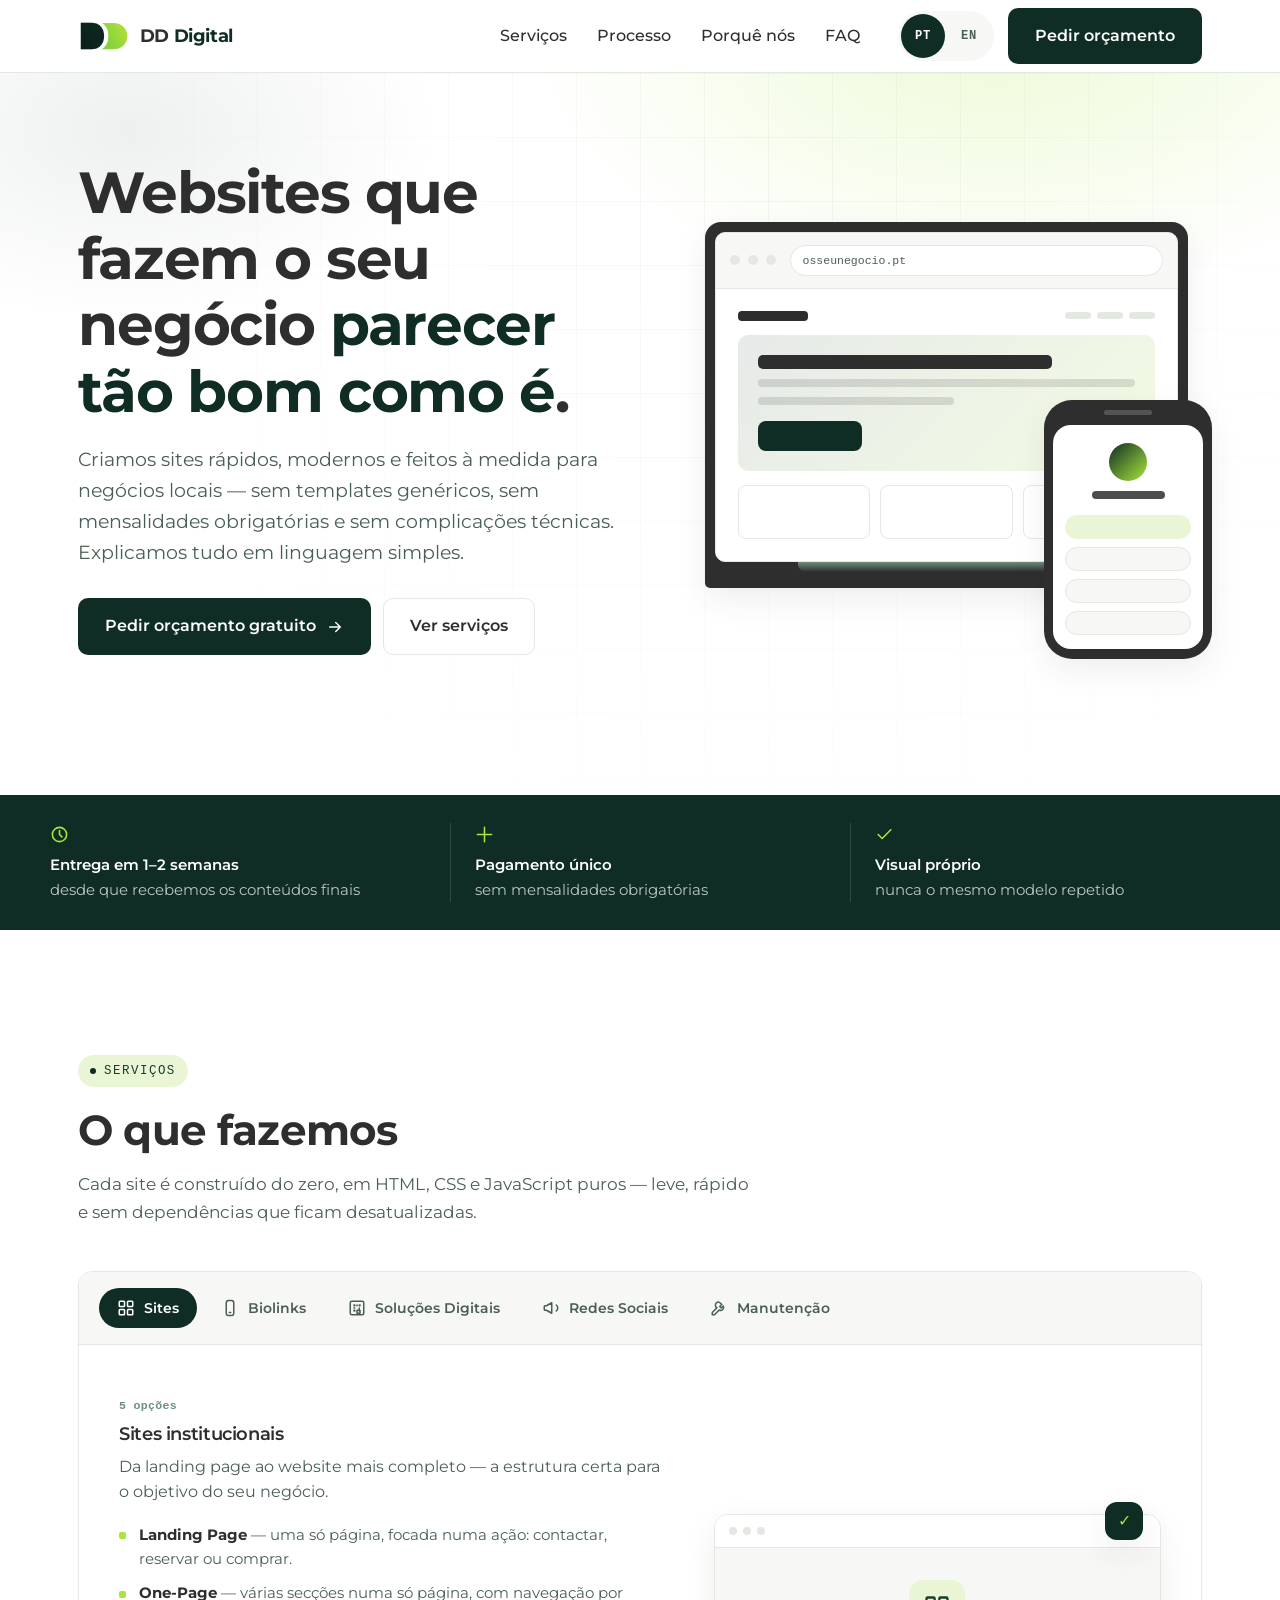
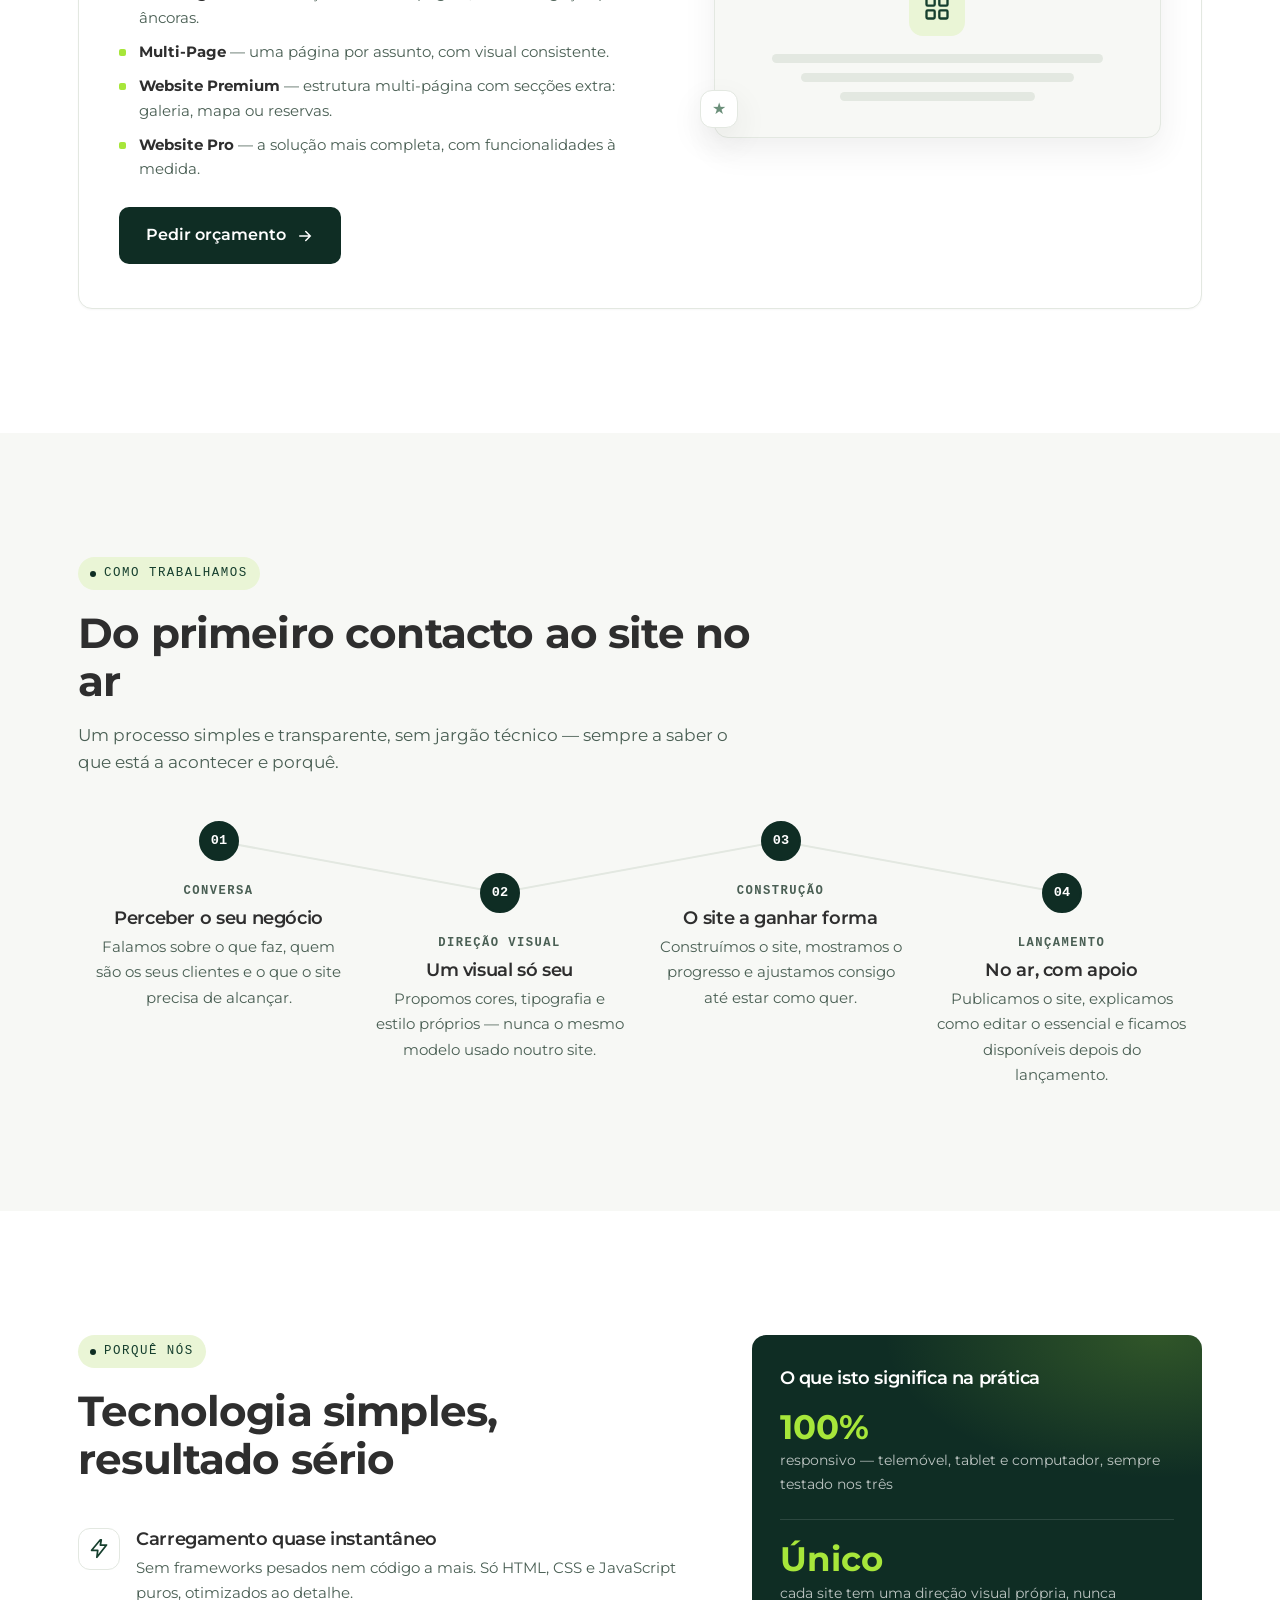
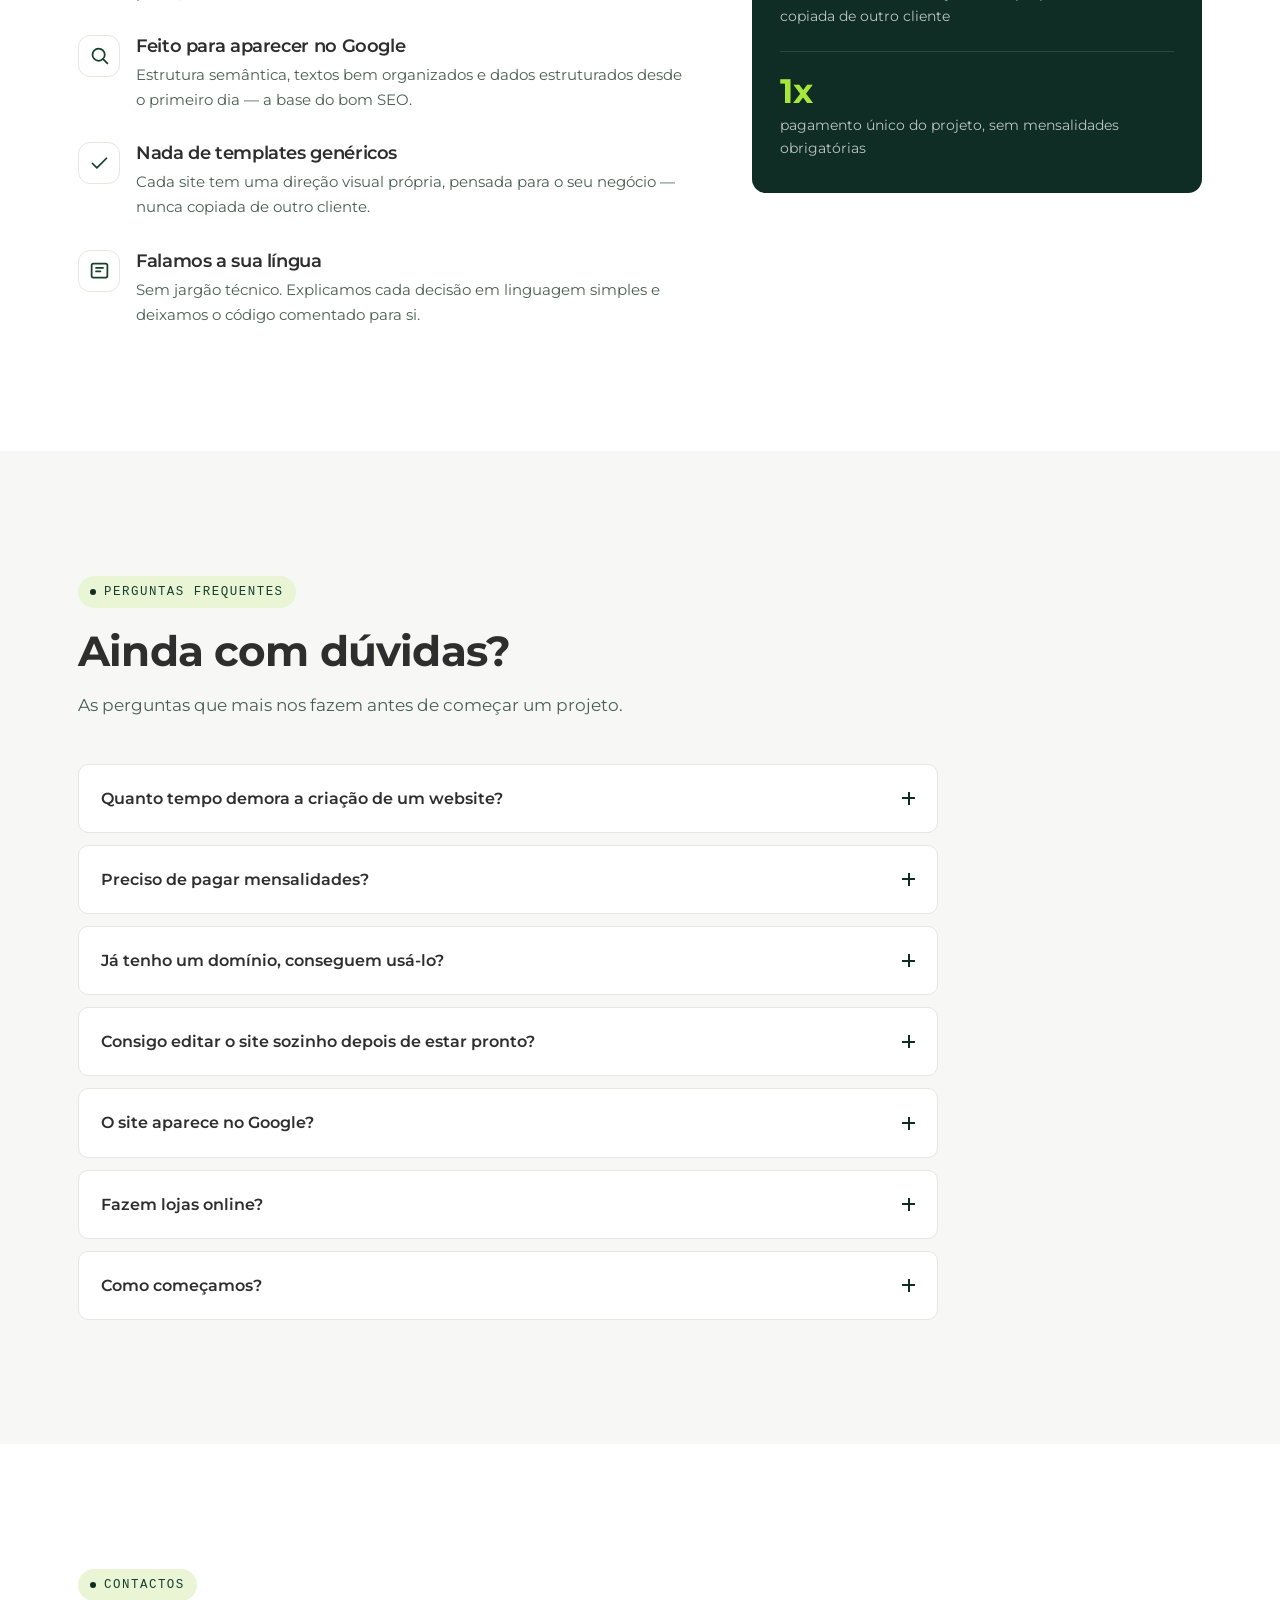
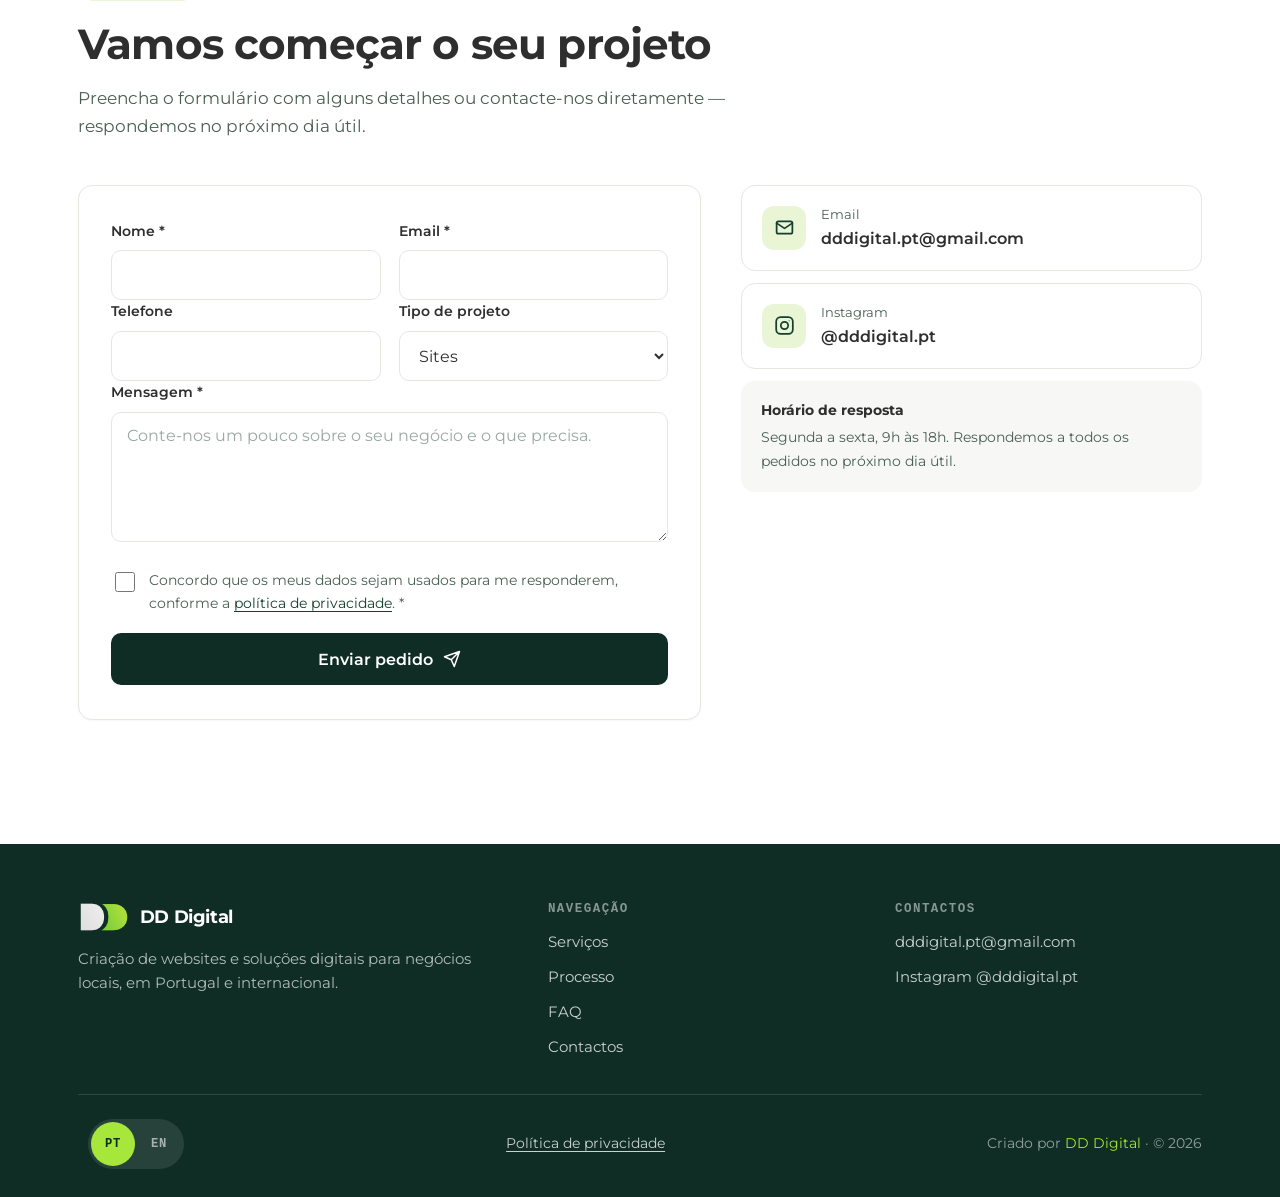
==== commit 48e6ee11: "Add files via upload" ====
--- a/index.html
+++ b/index.html
@@ -13,8 +13,8 @@
 <link rel="alternate" hreflang="x-default" href="https://dddigital.pt/">
 
 <!-- Favicon -->
-<link rel="icon" type="image/svg+xml" href="favicon.svg">
-<meta name="theme-color" content="#088357">
+<link rel="icon" type="image/png" href="favicon.png">
+<meta name="theme-color" content="#0F2D24">
 
 <!-- Partilha em redes sociais (Open Graph + Twitter) -->
 <meta property="og:type" content="website">
@@ -44,9 +44,8 @@
   "description": "Criação de websites e soluções digitais para negócios locais: landing pages, sites one-page, multi-página, menus digitais e biolinks.",
   "areaServed": ["Portugal"],
   "priceRange": "€€",
-  "telephone": "+351900000000",
-  "email": "geral@dddigital.pt",
-  "sameAs": []
+  "email": "dddigital.pt@gmail.com",
+  "sameAs": ["https://www.instagram.com/dddigital.pt"]
 }
 </script>
 <script type="application/ld+json">
@@ -62,7 +61,7 @@
     {
       "@type": "Question",
       "name": "Preciso de pagar mensalidades?",
-      "acceptedAnswer": { "@type": "Answer", "text": "Não. O projeto é pago uma vez. Alojamos em Cloudflare ou GitHub Pages, serviços gratuitos para sites estáticos como os que criamos. Só há custo recorrente se decidir contratar manutenção, atualizações de conteúdo ou um domínio próprio." }
+      "acceptedAnswer": { "@type": "Answer", "text": "Não. O projeto é pago uma vez, sem mensalidades obrigatórias. Só há custo recorrente se decidir contratar manutenção, atualizações de conteúdo ou um domínio próprio." }
     },
     {
       "@type": "Question",
@@ -87,7 +86,7 @@
     {
       "@type": "Question",
       "name": "Como começamos?",
-      "acceptedAnswer": { "@type": "Answer", "text": "Preencha o formulário ou contacte-nos por telefone, email ou WhatsApp. Conversamos sobre o seu negócio, propomos uma direção visual e um prazo, e só avançamos quando estiver tudo alinhado." }
+      "acceptedAnswer": { "@type": "Answer", "text": "Preencha o formulário ou contacte-nos por email ou Instagram. Conversamos sobre o seu negócio, propomos uma direção visual e um prazo, e só avançamos quando estiver tudo alinhado." }
     }
   ]
 }
@@ -101,12 +100,8 @@
 <header class="cabecalho">
   <div class="wrap cabecalho__interior">
     <a href="#inicio" class="logo" aria-label="DD Digital — página inicial">
-      <svg class="logo__marca" viewBox="0 0 64 64" aria-hidden="true">
-        <rect width="64" height="64" rx="14" fill="#F4F7F5"/>
-        <path d="M16 20h11c6.6 0 12 5 12 12s-5.4 12-12 12H16V20z" fill="none" stroke="#088357" stroke-width="5" stroke-linejoin="round"/>
-        <path d="M34 20h11c6.6 0 12 5 12 12s-5.4 12-12 12H34" fill="none" stroke="#0B1512" stroke-width="5" stroke-linejoin="round" opacity=".85"/>
-      </svg>
-      DD <span>Digital</span>
+      <img class="logo__marca" src="img/logo.webp" width="688" height="400" alt="">
+      <span class="logo__texto">DD <span class="logo__destaque">Digital</span></span>
     </a>
 
     <nav class="nav" id="nav-principal">
@@ -148,53 +143,70 @@
           </a>
           <a href="#servicos" class="btn btn--contorno">Ver serviços</a>
         </div>
-        <ul class="provas">
-          <li>
-            <svg viewBox="0 0 24 24" fill="none" stroke="currentColor" stroke-width="2" stroke-linecap="round" stroke-linejoin="round" aria-hidden="true"><circle cx="12" cy="12" r="9"/><path d="M12 7v5l3 3"/></svg>
-            <span><strong>Entrega em 1–2 semanas</strong><br>desde que recebemos os conteúdos finais</span>
-          </li>
-          <li>
-            <svg viewBox="0 0 24 24" fill="none" stroke="currentColor" stroke-width="2" stroke-linecap="round" stroke-linejoin="round" aria-hidden="true"><path d="M12 3v18M3 12h18"/></svg>
-            <span><strong>Pagamento único</strong><br>sem mensalidades obrigatórias</span>
-          </li>
-          <li>
-            <svg viewBox="0 0 24 24" fill="none" stroke="currentColor" stroke-width="2" stroke-linecap="round" stroke-linejoin="round" aria-hidden="true"><path d="M4 12l5 5L20 6"/></svg>
-            <span><strong>Visual próprio</strong><br>nunca o mesmo modelo repetido</span>
-          </li>
-        </ul>
-      </div>
-
-      <div class="surge" aria-hidden="true">
-        <div class="janela">
-          <div class="janela__barra">
-            <span class="janela__ponto"></span><span class="janela__ponto"></span><span class="janela__ponto"></span>
-            <span class="janela__url">osseunegocio.pt</span>
-          </div>
-          <div class="janela__ecra">
-            <div class="esboco">
-              <div class="esboco__topo">
-                <span class="esboco__marca"></span>
-                <div class="esboco__menu"><span></span><span></span><span></span></div>
+      </div>
+
+      <div class="surge dispositivos" aria-hidden="true">
+        <div class="portatil">
+          <div class="janela">
+            <div class="janela__barra">
+              <span class="janela__ponto"></span><span class="janela__ponto"></span><span class="janela__ponto"></span>
+              <span class="janela__url">osseunegocio.pt</span>
+            </div>
+            <div class="janela__ecra">
+              <div class="esboco">
+                <div class="esboco__topo">
+                  <span class="esboco__marca"></span>
+                  <div class="esboco__menu"><span></span><span></span><span></span></div>
+                </div>
+                <div class="esboco__hero">
+                  <span class="esboco__titulo"></span>
+                  <span class="esboco__linha"></span>
+                  <span class="esboco__linha esboco__linha--curta"></span>
+                  <span class="esboco__btn"></span>
+                </div>
+                <div class="esboco__cartoes">
+                  <span class="esboco__cartao"></span><span class="esboco__cartao"></span><span class="esboco__cartao"></span>
+                </div>
               </div>
-              <div class="esboco__hero">
-                <span class="esboco__titulo"></span>
-                <span class="esboco__linha"></span>
-                <span class="esboco__linha esboco__linha--curta"></span>
-                <span class="esboco__btn"></span>
-              </div>
-              <div class="esboco__cartoes">
-                <span class="esboco__cartao"></span><span class="esboco__cartao"></span><span class="esboco__cartao"></span>
-              </div>
-            </div>
-          </div>
-        </div>
-        <div class="selo">
-          <span class="selo__valor">0,3s</span>
-          <span class="selo__texto">tempo médio<br>de carregamento</span>
+            </div>
+          </div>
+          <div class="portatil__base"></div>
+        </div>
+
+        <div class="telemovel">
+          <div class="telemovel__notch"></div>
+          <div class="telemovel__ecra">
+            <span class="telemovel__avatar"></span>
+            <span class="telemovel__nome"></span>
+            <div class="telemovel__links">
+              <span class="telemovel__link telemovel__link--ativo"></span>
+              <span class="telemovel__link"></span>
+              <span class="telemovel__link"></span>
+              <span class="telemovel__link"></span>
+            </div>
+          </div>
         </div>
       </div>
     </div>
   </section>
+
+  <!-- ===== FAIXA DE DESTAQUES ===== -->
+  <div class="faixa-provas">
+    <ul class="provas wrap">
+      <li>
+        <svg viewBox="0 0 24 24" fill="none" stroke="currentColor" stroke-width="2" stroke-linecap="round" stroke-linejoin="round" aria-hidden="true"><circle cx="12" cy="12" r="9"/><path d="M12 7v5l3 3"/></svg>
+        <span><strong>Entrega em 1–2 semanas</strong><br>desde que recebemos os conteúdos finais</span>
+      </li>
+      <li>
+        <svg viewBox="0 0 24 24" fill="none" stroke="currentColor" stroke-width="2" stroke-linecap="round" stroke-linejoin="round" aria-hidden="true"><path d="M12 3v18M3 12h18"/></svg>
+        <span><strong>Pagamento único</strong><br>sem mensalidades obrigatórias</span>
+      </li>
+      <li>
+        <svg viewBox="0 0 24 24" fill="none" stroke="currentColor" stroke-width="2" stroke-linecap="round" stroke-linejoin="round" aria-hidden="true"><path d="M4 12l5 5L20 6"/></svg>
+        <span><strong>Visual próprio</strong><br>nunca o mesmo modelo repetido</span>
+      </li>
+    </ul>
+  </div>
 
   <!-- ===== SERVIÇOS ===== -->
   <section class="seccao" id="servicos">
@@ -205,84 +217,206 @@
         <p>Cada site é construído do zero, em HTML, CSS e JavaScript puros — leve, rápido e sem dependências que ficam desatualizadas.</p>
       </div>
 
-      <div class="grelha-servicos">
-        <article class="servico surge">
-          <span class="servico__icone">
-            <svg viewBox="0 0 24 24" fill="none" stroke="currentColor" stroke-width="2" stroke-linecap="round" stroke-linejoin="round" aria-hidden="true"><path d="M13 2L3 14h7l-1 8 11-14h-7l1-6z"/></svg>
-          </span>
-          <h3>Landing pages</h3>
-          <p>Uma só página, focada numa ação: marcar, reservar ou contactar. Ideal para campanhas e lançamentos.</p>
-          <ul class="servico__lista">
-            <li>Foco total num objetivo</li>
-            <li>Pronta em poucos dias</li>
-            <li>Preparada para anúncios</li>
-          </ul>
-        </article>
-
-        <article class="servico surge">
-          <span class="servico__icone">
-            <svg viewBox="0 0 24 24" fill="none" stroke="currentColor" stroke-width="2" stroke-linecap="round" stroke-linejoin="round" aria-hidden="true"><rect x="3" y="4" width="18" height="16" rx="2"/><path d="M3 9h18M8 4v5"/></svg>
-          </span>
-          <h3>Sites one-page</h3>
-          <p>Uma página única com várias secções e navegação por âncoras. O equilíbrio ideal entre simplicidade e conteúdo.</p>
-          <ul class="servico__lista">
-            <li>Várias secções, uma só página</li>
-            <li>Fácil de editar e manter</li>
-            <li>Ótimo para negócios locais</li>
-          </ul>
-        </article>
-
-        <article class="servico surge">
-          <span class="servico__icone">
-            <svg viewBox="0 0 24 24" fill="none" stroke="currentColor" stroke-width="2" stroke-linecap="round" stroke-linejoin="round" aria-hidden="true"><rect x="3" y="3" width="7" height="7" rx="1"/><rect x="14" y="3" width="7" height="7" rx="1"/><rect x="3" y="14" width="7" height="7" rx="1"/><rect x="14" y="14" width="7" height="7" rx="1"/></svg>
-          </span>
-          <h3>Sites multi-página premium</h3>
-          <p>Uma página por assunto — início, serviços, sobre, contactos — com visual consistente. Para quem quer presença forte.</p>
-          <ul class="servico__lista">
-            <li>Estrutura profissional</li>
-            <li>Mais espaço para conteúdo e SEO</li>
-            <li>Cabeçalho e rodapé consistentes</li>
-          </ul>
-        </article>
-
-        <article class="servico surge">
-          <span class="servico__icone">
-            <svg viewBox="0 0 24 24" fill="none" stroke="currentColor" stroke-width="2" stroke-linecap="round" stroke-linejoin="round" aria-hidden="true"><rect x="3" y="3" width="18" height="18" rx="2"/><path d="M8 8h1v1H8zM8 15h1v1H8zM15 8h1v1h-1zM12 8v1M8 12h1M15 12v4M12 15h4v4h-4z"/></svg>
-          </span>
-          <h3>Menus digitais e QR</h3>
-          <p>Ementas e catálogos acessíveis por QR code, sempre atualizados, sem precisar de imprimir de novo.</p>
-          <ul class="servico__lista">
-            <li>Código QR para a mesa ou vitrine</li>
-            <li>Atualiza preços em minutos</li>
-            <li>Funciona em qualquer telemóvel</li>
-          </ul>
-        </article>
-
-        <article class="servico surge">
-          <span class="servico__icone">
-            <svg viewBox="0 0 24 24" fill="none" stroke="currentColor" stroke-width="2" stroke-linecap="round" stroke-linejoin="round" aria-hidden="true"><rect x="7" y="2" width="10" height="20" rx="3"/><path d="M11 18h2"/></svg>
-          </span>
-          <h3>Biolinks</h3>
-          <p>A sua página de ligações para o Instagram e outras redes sociais, com o seu visual — não um modelo genérico.</p>
-          <ul class="servico__lista">
-            <li>Todas as ligações num só sítio</li>
-            <li>Visual alinhado com a sua marca</li>
-            <li>Carregamento instantâneo</li>
-          </ul>
-        </article>
-
-        <article class="servico surge">
-          <span class="servico__icone">
-            <svg viewBox="0 0 24 24" fill="none" stroke="currentColor" stroke-width="2" stroke-linecap="round" stroke-linejoin="round" aria-hidden="true"><circle cx="11" cy="11" r="7"/><path d="M21 21l-4.3-4.3"/></svg>
-          </span>
-          <h3>SEO local e manutenção</h3>
-          <p>Otimização para pesquisas locais e apoio contínuo: atualizações de conteúdo, correções e pequenas melhorias.</p>
-          <ul class="servico__lista">
-            <li>Dados estruturados para o Google</li>
-            <li>Acompanhamento após o lançamento</li>
-            <li>Pequenas alterações sem complicação</li>
-          </ul>
-        </article>
+      <div class="servicos-dashboard surge">
+        <!-- Separadores: clicar muda o conteúdo em baixo, sem sair da página -->
+        <div class="servicos-abas" role="tablist" aria-label="Categorias de serviços">
+          <button class="aba-botao is-ativo" type="button" role="tab" id="aba-sites" aria-controls="painel-sites" aria-selected="true">
+            <span class="aba-botao__icone">
+              <svg viewBox="0 0 24 24" fill="none" stroke="currentColor" stroke-width="2" stroke-linecap="round" stroke-linejoin="round" aria-hidden="true"><rect x="3" y="3" width="7" height="7" rx="1"/><rect x="14" y="3" width="7" height="7" rx="1"/><rect x="3" y="14" width="7" height="7" rx="1"/><rect x="14" y="14" width="7" height="7" rx="1"/></svg>
+            </span>
+            Sites
+          </button>
+          <button class="aba-botao" type="button" role="tab" id="aba-biolinks" aria-controls="painel-biolinks" aria-selected="false" tabindex="-1">
+            <span class="aba-botao__icone">
+              <svg viewBox="0 0 24 24" fill="none" stroke="currentColor" stroke-width="2" stroke-linecap="round" stroke-linejoin="round" aria-hidden="true"><rect x="7" y="2" width="10" height="20" rx="3"/><path d="M11 18h2"/></svg>
+            </span>
+            Biolinks
+          </button>
+          <button class="aba-botao" type="button" role="tab" id="aba-solucoes" aria-controls="painel-solucoes" aria-selected="false" tabindex="-1">
+            <span class="aba-botao__icone">
+              <svg viewBox="0 0 24 24" fill="none" stroke="currentColor" stroke-width="2" stroke-linecap="round" stroke-linejoin="round" aria-hidden="true"><rect x="3" y="3" width="18" height="18" rx="2"/><path d="M8 8h1v1H8zM8 15h1v1H8zM15 8h1v1h-1zM12 8v1M8 12h1M15 12v4M12 15h4v4h-4z"/></svg>
+            </span>
+            Soluções Digitais
+          </button>
+          <button class="aba-botao" type="button" role="tab" id="aba-redes" aria-controls="painel-redes" aria-selected="false" tabindex="-1">
+            <span class="aba-botao__icone">
+              <svg viewBox="0 0 24 24" fill="none" stroke="currentColor" stroke-width="2" stroke-linecap="round" stroke-linejoin="round" aria-hidden="true"><path d="M3 10v4a1 1 0 001 1h2l7 4V5l-7 4H4a1 1 0 00-1 1z"/><path d="M19 8a5 5 0 010 8"/></svg>
+            </span>
+            Redes Sociais
+          </button>
+          <button class="aba-botao" type="button" role="tab" id="aba-manutencao" aria-controls="painel-manutencao" aria-selected="false" tabindex="-1">
+            <span class="aba-botao__icone">
+              <svg viewBox="0 0 24 24" fill="none" stroke="currentColor" stroke-width="2" stroke-linecap="round" stroke-linejoin="round" aria-hidden="true"><path d="M14.7 6.3a4 4 0 10-5.4 5.4L3 18v3h3l6.3-6.3a4 4 0 005.4-5.4l-2.8 2.8-2-2 2.8-2.8z"/></svg>
+            </span>
+            Manutenção
+          </button>
+        </div>
+
+        <div class="servicos-painel">
+          <!-- SITES -->
+          <div class="painel-servico is-ativo" id="painel-sites" role="tabpanel" aria-labelledby="aba-sites" tabindex="0">
+            <div class="painel-servico__texto">
+              <span class="painel-servico__contagem">5 opções</span>
+              <h3>Sites institucionais</h3>
+              <p>Da landing page ao website mais completo — a estrutura certa para o objetivo do seu negócio.</p>
+              <ul class="servico__lista">
+                <li><strong>Landing Page</strong> — uma só página, focada numa ação: contactar, reservar ou comprar.</li>
+                <li><strong>One-Page</strong> — várias secções numa só página, com navegação por âncoras.</li>
+                <li><strong>Multi-Page</strong> — uma página por assunto, com visual consistente.</li>
+                <li><strong>Website Premium</strong> — estrutura multi-página com secções extra: galeria, mapa ou reservas.</li>
+                <li><strong>Website Pro</strong> — a solução mais completa, com funcionalidades à medida.</li>
+              </ul>
+              <a href="#contactos" class="btn btn--principal">
+                Pedir orçamento
+                <svg viewBox="0 0 24 24" fill="none" stroke="currentColor" stroke-width="2" stroke-linecap="round" aria-hidden="true"><path d="M5 12h14M13 6l6 6-6 6"/></svg>
+              </a>
+            </div>
+            <div class="painel-servico__visual" aria-hidden="true">
+              <div class="maqueta">
+                <div class="maqueta__barra"><span></span><span></span><span></span></div>
+                <div class="maqueta__corpo">
+                  <span class="maqueta__icone">
+                    <svg viewBox="0 0 24 24" fill="none" stroke="currentColor" stroke-width="2" stroke-linecap="round" stroke-linejoin="round"><rect x="3" y="3" width="7" height="7" rx="1"/><rect x="14" y="3" width="7" height="7" rx="1"/><rect x="3" y="14" width="7" height="7" rx="1"/><rect x="14" y="14" width="7" height="7" rx="1"/></svg>
+                  </span>
+                  <span class="maqueta__linha maqueta__linha--larga"></span>
+                  <span class="maqueta__linha"></span>
+                  <span class="maqueta__linha maqueta__linha--curta"></span>
+                </div>
+              </div>
+              <span class="maqueta__cracha maqueta__cracha--1">✓</span>
+              <span class="maqueta__cracha maqueta__cracha--2">★</span>
+            </div>
+          </div>
+
+          <!-- BIOLINKS -->
+          <div class="painel-servico" id="painel-biolinks" role="tabpanel" aria-labelledby="aba-biolinks" tabindex="0" hidden>
+            <div class="painel-servico__texto">
+              <h3>Biolinks</h3>
+              <p>A sua página de ligações para o Instagram e outras redes sociais, com o seu visual — não um modelo genérico, mas um visual alinhado com a sua marca.</p>
+              <ul class="servico__lista">
+                <li>Todas as ligações num só sítio</li>
+                <li>Visual alinhado com a sua marca</li>
+                <li>Carregamento instantâneo</li>
+              </ul>
+              <a href="#contactos" class="btn btn--principal">
+                Pedir orçamento
+                <svg viewBox="0 0 24 24" fill="none" stroke="currentColor" stroke-width="2" stroke-linecap="round" aria-hidden="true"><path d="M5 12h14M13 6l6 6-6 6"/></svg>
+              </a>
+            </div>
+            <div class="painel-servico__visual" aria-hidden="true">
+              <div class="maqueta">
+                <div class="maqueta__barra"><span></span><span></span><span></span></div>
+                <div class="maqueta__corpo">
+                  <span class="maqueta__icone">
+                    <svg viewBox="0 0 24 24" fill="none" stroke="currentColor" stroke-width="2" stroke-linecap="round" stroke-linejoin="round"><rect x="7" y="2" width="10" height="20" rx="3"/><path d="M11 18h2"/></svg>
+                  </span>
+                  <span class="maqueta__linha maqueta__linha--larga"></span>
+                  <span class="maqueta__linha"></span>
+                  <span class="maqueta__linha maqueta__linha--curta"></span>
+                </div>
+              </div>
+              <span class="maqueta__cracha maqueta__cracha--1">✓</span>
+              <span class="maqueta__cracha maqueta__cracha--2">★</span>
+            </div>
+          </div>
+
+          <!-- SOLUÇÕES DIGITAIS -->
+          <div class="painel-servico" id="painel-solucoes" role="tabpanel" aria-labelledby="aba-solucoes" tabindex="0" hidden>
+            <div class="painel-servico__texto">
+              <h3>Soluções Digitais</h3>
+              <p>Menus digitais por QR code, catálogos e outras ferramentas feitas à medida do seu negócio — sempre atualizados, sem precisar de imprimir de novo.</p>
+              <ul class="servico__lista">
+                <li>Código QR para a mesa ou vitrine</li>
+                <li>Atualiza conteúdo em minutos</li>
+                <li>Funciona em qualquer telemóvel</li>
+              </ul>
+              <a href="#contactos" class="btn btn--principal">
+                Pedir orçamento
+                <svg viewBox="0 0 24 24" fill="none" stroke="currentColor" stroke-width="2" stroke-linecap="round" aria-hidden="true"><path d="M5 12h14M13 6l6 6-6 6"/></svg>
+              </a>
+            </div>
+            <div class="painel-servico__visual" aria-hidden="true">
+              <div class="maqueta">
+                <div class="maqueta__barra"><span></span><span></span><span></span></div>
+                <div class="maqueta__corpo">
+                  <span class="maqueta__icone">
+                    <svg viewBox="0 0 24 24" fill="none" stroke="currentColor" stroke-width="2" stroke-linecap="round" stroke-linejoin="round"><rect x="3" y="3" width="18" height="18" rx="2"/><path d="M8 8h1v1H8zM8 15h1v1H8zM15 8h1v1h-1zM12 8v1M8 12h1M15 12v4M12 15h4v4h-4z"/></svg>
+                  </span>
+                  <span class="maqueta__linha maqueta__linha--larga"></span>
+                  <span class="maqueta__linha"></span>
+                  <span class="maqueta__linha maqueta__linha--curta"></span>
+                </div>
+              </div>
+              <span class="maqueta__cracha maqueta__cracha--1">✓</span>
+              <span class="maqueta__cracha maqueta__cracha--2">★</span>
+            </div>
+          </div>
+
+          <!-- REDES SOCIAIS -->
+          <div class="painel-servico" id="painel-redes" role="tabpanel" aria-labelledby="aba-redes" tabindex="0" hidden>
+            <div class="painel-servico__texto">
+              <span class="painel-servico__contagem">3 planos</span>
+              <h3>Gestão de Redes Sociais</h3>
+              <p>Conteúdo e gestão para manter as suas redes sociais ativas, sem ter de tratar disso sozinho.</p>
+              <ul class="servico__lista">
+                <li><strong>Social Media Lite</strong> — publicações regulares e calendário de conteúdos organizado.</li>
+                <li><strong>Social Media Premium</strong> — mais publicações por mês, com apoio na criação visual.</li>
+                <li><strong>Social Media Pro</strong> — gestão completa: estratégia, conteúdo e acompanhamento próximo.</li>
+              </ul>
+              <a href="#contactos" class="btn btn--principal">
+                Pedir orçamento
+                <svg viewBox="0 0 24 24" fill="none" stroke="currentColor" stroke-width="2" stroke-linecap="round" aria-hidden="true"><path d="M5 12h14M13 6l6 6-6 6"/></svg>
+              </a>
+            </div>
+            <div class="painel-servico__visual" aria-hidden="true">
+              <div class="maqueta">
+                <div class="maqueta__barra"><span></span><span></span><span></span></div>
+                <div class="maqueta__corpo">
+                  <span class="maqueta__icone">
+                    <svg viewBox="0 0 24 24" fill="none" stroke="currentColor" stroke-width="2" stroke-linecap="round" stroke-linejoin="round"><path d="M3 10v4a1 1 0 001 1h2l7 4V5l-7 4H4a1 1 0 00-1 1z"/><path d="M19 8a5 5 0 010 8"/></svg>
+                  </span>
+                  <span class="maqueta__linha maqueta__linha--larga"></span>
+                  <span class="maqueta__linha"></span>
+                  <span class="maqueta__linha maqueta__linha--curta"></span>
+                </div>
+              </div>
+              <span class="maqueta__cracha maqueta__cracha--1">✓</span>
+              <span class="maqueta__cracha maqueta__cracha--2">★</span>
+            </div>
+          </div>
+
+          <!-- MANUTENÇÃO -->
+          <div class="painel-servico" id="painel-manutencao" role="tabpanel" aria-labelledby="aba-manutencao" tabindex="0" hidden>
+            <div class="painel-servico__texto">
+              <span class="painel-servico__contagem">2 opções</span>
+              <h3>Manutenção</h3>
+              <p>Depois do site estar no ar, continuamos por perto — atualizações, correções e pequenas melhorias.</p>
+              <ul class="servico__lista">
+                <li><strong>Semestral</strong> — revisão e atualizações do site a cada seis meses.</li>
+                <li><strong>Anual</strong> — acompanhamento e atualizações ao longo de todo o ano.</li>
+              </ul>
+              <a href="#contactos" class="btn btn--principal">
+                Pedir orçamento
+                <svg viewBox="0 0 24 24" fill="none" stroke="currentColor" stroke-width="2" stroke-linecap="round" aria-hidden="true"><path d="M5 12h14M13 6l6 6-6 6"/></svg>
+              </a>
+            </div>
+            <div class="painel-servico__visual" aria-hidden="true">
+              <div class="maqueta">
+                <div class="maqueta__barra"><span></span><span></span><span></span></div>
+                <div class="maqueta__corpo">
+                  <span class="maqueta__icone">
+                    <svg viewBox="0 0 24 24" fill="none" stroke="currentColor" stroke-width="2" stroke-linecap="round" stroke-linejoin="round"><path d="M14.7 6.3a4 4 0 10-5.4 5.4L3 18v3h3l6.3-6.3a4 4 0 005.4-5.4l-2.8 2.8-2-2 2.8-2.8z"/></svg>
+                  </span>
+                  <span class="maqueta__linha maqueta__linha--larga"></span>
+                  <span class="maqueta__linha"></span>
+                  <span class="maqueta__linha maqueta__linha--curta"></span>
+                </div>
+              </div>
+              <span class="maqueta__cracha maqueta__cracha--1">✓</span>
+              <span class="maqueta__cracha maqueta__cracha--2">★</span>
+            </div>
+          </div>
+        </div>
       </div>
     </div>
   </section>
@@ -296,26 +430,41 @@
         <p>Um processo simples e transparente, sem jargão técnico — sempre a saber o que está a acontecer e porquê.</p>
       </div>
 
-      <div class="grelha-processo">
-        <div class="passo surge">
-          <span class="passo__numero">01 — Conversa</span>
-          <h3>Perceber o seu negócio</h3>
-          <p>Falamos sobre o que faz, quem são os seus clientes e o que o site precisa de alcançar.</p>
-        </div>
-        <div class="passo surge">
-          <span class="passo__numero">02 — Direção visual</span>
-          <h3>Um visual só seu</h3>
-          <p>Propomos cores, tipografia e estilo próprios — nunca o mesmo modelo usado noutro site.</p>
-        </div>
-        <div class="passo surge">
-          <span class="passo__numero">03 — Construção</span>
-          <h3>O site a ganhar forma</h3>
-          <p>Construímos o site, mostramos o progresso e ajustamos consigo até estar como quer.</p>
-        </div>
-        <div class="passo surge">
-          <span class="passo__numero">04 — Lançamento</span>
-          <h3>No ar, com apoio</h3>
-          <p>Publicamos o site, explicamos como editar o essencial e ficamos disponíveis depois do lançamento.</p>
+      <div class="caminho">
+        <svg class="caminho__linha" viewBox="0 0 100 100" preserveAspectRatio="none" aria-hidden="true">
+          <polyline points="12.5,22 37.5,78 62.5,22 87.5,78"/>
+        </svg>
+        <div class="caminho__passo surge">
+          <span class="caminho__marca">01</span>
+          <div class="caminho__conteudo">
+            <span class="caminho__fase">Conversa</span>
+            <h3>Perceber o seu negócio</h3>
+            <p>Falamos sobre o que faz, quem são os seus clientes e o que o site precisa de alcançar.</p>
+          </div>
+        </div>
+        <div class="caminho__passo surge">
+          <span class="caminho__marca">02</span>
+          <div class="caminho__conteudo">
+            <span class="caminho__fase">Direção visual</span>
+            <h3>Um visual só seu</h3>
+            <p>Propomos cores, tipografia e estilo próprios — nunca o mesmo modelo usado noutro site.</p>
+          </div>
+        </div>
+        <div class="caminho__passo surge">
+          <span class="caminho__marca">03</span>
+          <div class="caminho__conteudo">
+            <span class="caminho__fase">Construção</span>
+            <h3>O site a ganhar forma</h3>
+            <p>Construímos o site, mostramos o progresso e ajustamos consigo até estar como quer.</p>
+          </div>
+        </div>
+        <div class="caminho__passo surge">
+          <span class="caminho__marca">04</span>
+          <div class="caminho__conteudo">
+            <span class="caminho__fase">Lançamento</span>
+            <h3>No ar, com apoio</h3>
+            <p>Publicamos o site, explicamos como editar o essencial e ficamos disponíveis depois do lançamento.</p>
+          </div>
         </div>
       </div>
     </div>
@@ -374,16 +523,16 @@
         <h3>O que isto significa na prática</h3>
         <div class="numeros__lista">
           <div class="numeros__item">
-            <span class="numeros__valor">0,3s</span>
-            <p>tempo médio de carregamento, sem bibliotecas pesadas a atrasar o site</p>
-          </div>
-          <div class="numeros__item">
             <span class="numeros__valor">100%</span>
             <p>responsivo — telemóvel, tablet e computador, sempre testado nos três</p>
           </div>
           <div class="numeros__item">
-            <span class="numeros__valor">0€</span>
-            <p>de alojamento, com Cloudflare ou GitHub Pages para sites estáticos</p>
+            <span class="numeros__valor">Único</span>
+            <p>cada site tem uma direção visual própria, nunca copiada de outro cliente</p>
+          </div>
+          <div class="numeros__item">
+            <span class="numeros__valor">1x</span>
+            <p>pagamento único do projeto, sem mensalidades obrigatórias</p>
           </div>
         </div>
       </div>
@@ -406,7 +555,7 @@
         </details>
         <details>
           <summary>Preciso de pagar mensalidades?</summary>
-          <div class="faq__resposta">Não. O projeto é pago uma vez. Alojamos em Cloudflare ou GitHub Pages, serviços gratuitos para sites estáticos como os que criamos. Só há custo recorrente se decidir contratar manutenção, atualizações de conteúdo ou um domínio próprio.</div>
+          <div class="faq__resposta">Não. O projeto é pago uma vez, sem mensalidades obrigatórias. Só há custo recorrente se decidir contratar manutenção, atualizações de conteúdo ou um domínio próprio.</div>
         </details>
         <details>
           <summary>Já tenho um domínio, conseguem usá-lo?</summary>
@@ -426,7 +575,7 @@
         </details>
         <details>
           <summary>Como começamos?</summary>
-          <div class="faq__resposta">Preencha o formulário ou contacte-nos por telefone, email ou WhatsApp. Conversamos sobre o seu negócio, propomos uma direção visual e um prazo, e só avançamos quando estiver tudo alinhado.</div>
+          <div class="faq__resposta">Preencha o formulário ou contacte-nos por email ou Instagram. Conversamos sobre o seu negócio, propomos uma direção visual e um prazo, e só avançamos quando estiver tudo alinhado.</div>
         </details>
       </div>
     </div>
@@ -442,12 +591,10 @@
       </div>
 
       <div class="contacto">
-        <!-- Formulário ligado ao serviço gratuito Web3Forms (web3forms.com).
-             1. Crie uma conta gratuita em web3forms.com com o email da empresa.
-             2. Copie a "Access Key" que lhe for dada.
-             3. Substitua o valor assinalado abaixo por essa chave. -->
+        <!-- Formulário ligado ao serviço Web3Forms (web3forms.com), já configurado
+             com a chave de acesso da DD Digital. -->
         <form class="formulario surge" data-idioma="pt" aria-label="Formulário de contacto">
-          <input type="hidden" name="access_key" value="SUBSTITUIR-CHAVE-WEB3FORMS">
+          <input type="hidden" name="access_key" value="88d582a0-a977-4b96-8b26-2a357d9a46d1">
           <input type="hidden" name="subject" value="Novo pedido de orçamento — site DD Digital">
           <input type="hidden" name="from_name" value="Site DD Digital">
           <input type="hidden" name="language" value="Português">
@@ -477,11 +624,11 @@
             <div class="campo">
               <label for="tipo">Tipo de projeto</label>
               <select id="tipo" name="Tipo de projeto">
-                <option>Landing page</option>
-                <option>Site one-page</option>
-                <option>Site multi-página</option>
-                <option>Menu digital / QR</option>
-                <option>Biolink</option>
+                <option>Sites</option>
+                <option>Biolinks</option>
+                <option>Soluções digitais</option>
+                <option>Gestão de redes sociais</option>
+                <option>Manutenção</option>
                 <option>Ainda não sei</option>
               </select>
             </div>
@@ -506,17 +653,6 @@
         </form>
 
         <div class="diretos surge">
-          <!-- SUBSTITUIR: número de telefone real -->
-          <a class="direto" href="tel:+351900000000">
-            <span class="direto__icone">
-              <svg viewBox="0 0 24 24" fill="none" stroke="currentColor" stroke-width="2" stroke-linecap="round" stroke-linejoin="round" aria-hidden="true"><path d="M22 16.9v3a2 2 0 0 1-2.2 2 19.8 19.8 0 0 1-8.6-3 19.5 19.5 0 0 1-6-6 19.8 19.8 0 0 1-3-8.7A2 2 0 0 1 4.1 2h3a2 2 0 0 1 2 1.7c.1 1 .4 2 .7 3a2 2 0 0 1-.5 2.1L8 10a16 16 0 0 0 6 6l1.2-1.3a2 2 0 0 1 2.1-.5c1 .3 2 .5 3 .7a2 2 0 0 1 1.7 2z"/></svg>
-            </span>
-            <span>
-              <span class="direto__etiqueta">Telefone</span>
-              <span class="direto__valor">+351 900 000 000</span>
-            </span>
-          </a>
-          <!-- SUBSTITUIR: email real -->
           <a class="direto" href="mailto:dddigital.pt@gmail.com">
             <span class="direto__icone">
               <svg viewBox="0 0 24 24" fill="none" stroke="currentColor" stroke-width="2" stroke-linecap="round" stroke-linejoin="round" aria-hidden="true"><rect x="3" y="5" width="18" height="14" rx="2"/><path d="M3 7l9 6 9-6"/></svg>
@@ -526,14 +662,13 @@
               <span class="direto__valor">dddigital.pt@gmail.com</span>
             </span>
           </a>
-          <!-- SUBSTITUIR: número de WhatsApp real (com indicativo, sem espaços nem +) -->
-          <a class="direto" href="https://wa.me/351900000000" target="_blank" rel="noopener">
+          <a class="direto" href="https://www.instagram.com/dddigital.pt" target="_blank" rel="noopener">
             <span class="direto__icone">
-              <svg viewBox="0 0 24 24" fill="none" stroke="currentColor" stroke-width="2" stroke-linecap="round" stroke-linejoin="round" aria-hidden="true"><path d="M21 11.5a8.5 8.5 0 1 1-4-7.2M21 11.5L18 15l-3-1"/><path d="M8 10s.5 3 2 4.5S14 16 14 16"/></svg>
+              <svg viewBox="0 0 24 24" fill="none" stroke="currentColor" stroke-width="2" stroke-linecap="round" stroke-linejoin="round" aria-hidden="true"><rect x="2.5" y="2.5" width="19" height="19" rx="5"/><circle cx="12" cy="12" r="4.2"/><circle cx="17.3" cy="6.7" r=".6" fill="currentColor" stroke="none"/></svg>
             </span>
             <span>
-              <span class="direto__etiqueta">WhatsApp</span>
-              <span class="direto__valor">Enviar mensagem</span>
+              <span class="direto__etiqueta">Instagram</span>
+              <span class="direto__valor">@dddigital.pt</span>
             </span>
           </a>
           <div class="horario">
@@ -552,7 +687,10 @@
   <div class="wrap">
     <div class="rodape__topo">
       <div class="rodape__sobre">
-        <a href="#inicio" class="logo">DD <span>Digital</span></a>
+        <a href="#inicio" class="logo">
+          <img class="logo__marca" src="img/logo-dark.webp" width="688" height="400" alt="">
+          <span class="logo__texto">DD <span class="logo__destaque">Digital</span></span>
+        </a>
         <p>Criação de websites e soluções digitais para negócios locais, em Portugal e internacional.</p>
       </div>
       <div>
@@ -567,9 +705,8 @@
       <div>
         <h4>Contactos</h4>
         <ul class="rodape__lista">
-          <li><a href="tel:+351900000000">+351 900 000 000</a></li>
-          <li><a href="mailto:geral@dddigital.pt">geral@dddigital.pt</a></li>
-          <li><a href="https://wa.me/351900000000" target="_blank" rel="noopener">WhatsApp</a></li>
+          <li><a href="mailto:dddigital.pt@gmail.com">dddigital.pt@gmail.com</a></li>
+          <li><a href="https://www.instagram.com/dddigital.pt" target="_blank" rel="noopener">Instagram @dddigital.pt</a></li>
         </ul>
       </div>
     </div>
--- a/css/style.css
+++ b/css/style.css
@@ -2,7 +2,7 @@
    DD DIGITAL — folha de estilos única
    Organização do ficheiro:
    01. Tipos de letra      06. Serviços
-   02. Variáveis (:root)   07. Processo
+   02. Variáveis (:root)   07. Processo (caminho)
    03. Base e reset        08. Porquê a DD Digital
    04. Cabeçalho e menu    09. FAQ
    05. Hero                10. Contacto
@@ -14,44 +14,39 @@
 
 
 /* ===== 01. TIPOS DE LETRA ================================
-   Guardados na pasta /fonts. Não há pedidos ao Google,
+   Guardada na pasta /fonts. Não há pedidos ao Google,
    por isso o site carrega mais depressa e não envia dados
    dos visitantes para fora.
    ========================================================= */
 @font-face {
-  font-family: 'Inter';
-  src: url('../fonts/inter-var.woff2') format('woff2');
+  font-family: 'Montserrat';
+  src: url('../fonts/montserrat-var.woff2') format('woff2');
   font-weight: 400 700;
   font-style: normal;
   font-display: swap;
 }
-@font-face {
-  font-family: 'Space Grotesk';
-  src: url('../fonts/space-grotesk-var.woff2') format('woff2');
-  font-weight: 500 700;
-  font-style: normal;
-  font-display: swap;
-}
 
 
 /* ===== 02. VARIÁVEIS =====================================
-   Mudar uma cor aqui muda-a no site inteiro.
+   Paleta de marca DD Digital. Mudar uma cor aqui muda-a
+   no site inteiro.
    ========================================================= */
 :root {
   /* Cores */
   --branco: #FFFFFF;
-  --nevoa: #F4F7F5;          /* fundo das secções alternadas */
-  --tinta: #0B1512;          /* texto principal */
-  --cinza: #5A6B64;          /* texto secundário */
-  --linha: #E3E9E5;          /* bordas finas */
-  --verde: #088357;          /* cor principal da marca (ajustado para contraste AA com texto branco) */
-  --verde-escuro: #066E49;   /* hover e texto verde */
-  --menta: #D7F2E5;          /* fundos de etiquetas */
-  --verde-luz: #3FD9A0;      /* só detalhes gráficos, nunca texto */
+  --nevoa: #F7F8F5;          /* Neutro — fundo das secções alternadas */
+  --tinta: #2E2E2E;          /* Carvão — texto principal */
+  --cinza: #4A5F54;          /* texto secundário (tom escurecido do Verde suave, legível sobre branco) */
+  --suave: #6B8F7A;          /* Verde suave — bordas, ícones, detalhes decorativos */
+  --linha: #E3E8E1;          /* bordas finas */
+  --verde: #0F2D24;          /* Verde Profundo — cor principal da marca */
+  --verde-escuro: #163F2E;   /* tom intermédio — hover e texto em links */
+  --menta: #EAF5D6;          /* fundo claro das etiquetas (tom do Verde-Lima) */
+  --lima: #A7E63A;           /* Verde-Lima — destaques sobre fundo escuro */
 
   /* Tipos de letra */
-  --fonte-titulo: 'Space Grotesk', 'Helvetica Neue', Arial, sans-serif;
-  --fonte-texto: 'Inter', -apple-system, BlinkMacSystemFont, 'Segoe UI', Arial, sans-serif;
+  --fonte-titulo: 'Montserrat', 'Helvetica Neue', Arial, sans-serif;
+  --fonte-texto: 'Montserrat', -apple-system, BlinkMacSystemFont, 'Segoe UI', Arial, sans-serif;
   --fonte-mono: ui-monospace, 'SF Mono', Menlo, Consolas, monospace;
 
   /* Espaçamentos */
@@ -61,8 +56,8 @@
   --raio-pequeno: 10px;
 
   /* Sombras (muito subtis — nada de efeitos pesados) */
-  --sombra: 0 1px 2px rgba(11, 21, 18, .04);
-  --sombra-alta: 0 12px 32px rgba(11, 21, 18, .08);
+  --sombra: 0 1px 2px rgba(46, 46, 46, .04);
+  --sombra-alta: 0 12px 32px rgba(46, 46, 46, .08);
 }
 
 
@@ -236,8 +231,8 @@
   text-decoration: none;
 }
 .logo:hover { color: var(--tinta); }
-.logo__marca { width: 32px; height: 32px; }
-.logo span { color: var(--verde); }
+.logo__marca { height: 30px; width: auto; }
+.logo__destaque { color: var(--verde); }
 
 /* Navegação */
 .nav { display: flex; align-items: center; gap: 4px; }
@@ -259,33 +254,34 @@
 }
 .nav__lista a:hover { background: var(--nevoa); color: var(--verde-escuro); }
 
-/* Seletor de idioma PT | EN */
+/* Seletor de idioma PT | EN — um "toggle" com identidade própria,
+   para não se confundir com os links do menu */
 .idiomas {
   display: inline-flex;
   align-items: center;
   gap: 2px;
-  padding: 4px;
-  border: 1px solid var(--linha);
+  margin-left: 10px;
+  padding: 3px;
+  background: var(--nevoa);
   border-radius: 100px;
-  background: var(--branco);
 }
 .idiomas a {
   display: inline-flex;
   align-items: center;
   justify-content: center;
   min-height: 44px;
-  padding: 6px 16px;
+  padding: 4px 14px;
   border-radius: 100px;
   font-family: var(--fonte-mono);
-  font-size: .78rem;
-  font-weight: 600;
+  font-size: .76rem;
+  font-weight: 700;
   letter-spacing: .06em;
   color: var(--cinza);
   text-decoration: none;
-  transition: background-color .2s, color .2s;
-}
-.idiomas a:hover { color: var(--tinta); }
-.idiomas a[aria-current="true"] { background: var(--tinta); color: var(--branco); }
+  transition: color .2s, background-color .2s;
+}
+.idiomas a:hover { color: var(--verde); }
+.idiomas a[aria-current="true"] { background: var(--verde); color: var(--branco); }
 
 /* Botão do menu em telemóvel */
 .menu-botao {
@@ -350,8 +346,8 @@
   overflow: hidden;
   padding: 64px 0 72px;
   background:
-    radial-gradient(760px 420px at 78% -5%, rgba(63, 217, 160, .20), transparent 62%),
-    radial-gradient(520px 320px at 10% 8%, rgba(10, 143, 95, .07), transparent 60%),
+    radial-gradient(760px 420px at 78% -5%, rgba(167, 230, 58, .20), transparent 62%),
+    radial-gradient(520px 320px at 10% 8%, rgba(15, 45, 36, .07), transparent 60%),
     var(--branco);
 }
 
@@ -361,8 +357,8 @@
   position: absolute;
   inset: 0;
   background-image:
-    linear-gradient(to right, rgba(11, 21, 18, .045) 1px, transparent 1px),
-    linear-gradient(to bottom, rgba(11, 21, 18, .045) 1px, transparent 1px);
+    linear-gradient(to right, rgba(46, 46, 46, .045) 1px, transparent 1px),
+    linear-gradient(to bottom, rgba(46, 46, 46, .045) 1px, transparent 1px);
   background-size: 64px 64px;
   mask-image: radial-gradient(circle at 60% 20%, #000 0%, transparent 72%);
   -webkit-mask-image: radial-gradient(circle at 60% 20%, #000 0%, transparent 72%);
@@ -390,13 +386,11 @@
 
 .hero__accoes { display: flex; flex-wrap: wrap; gap: 12px; margin-bottom: 36px; }
 
-/* Três provas rápidas por baixo dos botões */
+/* Três provas rápidas, em formato de faixa */
 .provas {
   display: grid;
   grid-template-columns: minmax(0, 1fr);
-  gap: 14px;
-  padding-top: 28px;
-  border-top: 1px solid var(--linha);
+  gap: 20px;
 }
 .provas li {
   display: flex;
@@ -408,12 +402,90 @@
 .provas svg { width: 19px; height: 19px; color: var(--verde); flex-shrink: 0; margin-top: 2px; }
 .provas strong { color: var(--tinta); font-weight: 600; }
 
-/* --- Painel gráfico: uma janela de browser desenhada em CSS --- */
+/* Faixa escura com as três provas, entre o hero e os serviços */
+.faixa-provas { background: var(--verde); }
+.faixa-provas .provas { padding: 28px 0; }
+.faixa-provas .provas li { color: rgba(255, 255, 255, .72); }
+.faixa-provas .provas svg { color: var(--lima); }
+.faixa-provas .provas strong { color: var(--branco); }
+
+@media (min-width: 640px) {
+  .faixa-provas .provas li {
+    padding-left: 24px;
+    border-left: 1px solid rgba(255, 255, 255, .14);
+  }
+  .faixa-provas .provas li:first-child {
+    padding-left: 0;
+    border-left: none;
+  }
+}
+
+/* --- Painel gráfico: PC e telemóvel desenhados em CSS, mostrando
+   um site (no portátil) e um biolink (no telemóvel) --- */
+.dispositivos {
+  position: relative;
+  padding: 6px 14px 46px 6px;
+}
+
+/* Portátil: moldura escura + ecrã com uma janela de browser dentro */
+.portatil {
+  background: var(--tinta);
+  border-radius: 16px 16px 5px 5px;
+  padding: 10px 10px 16px;
+  box-shadow: var(--sombra-alta);
+}
+.portatil__base {
+  width: 64%;
+  height: 10px;
+  margin: 0 auto;
+  background: linear-gradient(var(--suave), var(--tinta));
+  border-radius: 0 0 8px 8px;
+}
+
+/* Telemóvel sobreposto ao canto do portátil, com um biolink dentro */
+.telemovel {
+  position: absolute;
+  right: -2%;
+  bottom: -6%;
+  width: 38%;
+  max-width: 168px;
+  z-index: 2;
+  background: var(--tinta);
+  border-radius: 28px;
+  padding: 10px 9px;
+  box-shadow: var(--sombra-alta);
+}
+.telemovel__notch {
+  width: 32%;
+  height: 5px;
+  margin: 0 auto 10px;
+  border-radius: 4px;
+  background: rgba(255, 255, 255, .18);
+}
+.telemovel__ecra {
+  background: var(--branco);
+  border-radius: 18px;
+  padding: 18px 12px 14px;
+  display: flex;
+  flex-direction: column;
+  align-items: center;
+}
+.telemovel__avatar {
+  width: 38px;
+  height: 38px;
+  border-radius: 50%;
+  margin-bottom: 10px;
+  background: linear-gradient(135deg, var(--verde), var(--lima));
+}
+.telemovel__nome { width: 58%; height: 8px; border-radius: 4px; background: var(--tinta); opacity: .85; margin-bottom: 16px; }
+.telemovel__links { width: 100%; display: grid; gap: 8px; }
+.telemovel__link { height: 24px; border-radius: 100px; background: var(--nevoa); border: 1px solid var(--linha); }
+.telemovel__link--ativo { background: var(--menta); border-color: transparent; }
+
 .janela {
   background: var(--branco);
   border: 1px solid var(--linha);
-  border-radius: var(--raio);
-  box-shadow: var(--sombra-alta);
+  border-radius: var(--raio-pequeno);
   overflow: hidden;
 }
 .janela__barra {
@@ -453,112 +525,231 @@
   gap: 10px;
   padding: 20px;
   border-radius: var(--raio-pequeno);
-  background: linear-gradient(135deg, rgba(10, 143, 95, .10), rgba(63, 217, 160, .14));
+  background: linear-gradient(135deg, rgba(15, 45, 36, .10), rgba(167, 230, 58, .14));
 }
 .esboco__titulo { height: 14px; width: 78%; border-radius: 5px; background: var(--tinta); }
-.esboco__linha { height: 8px; border-radius: 4px; background: rgba(11, 21, 18, .14); }
+.esboco__linha { height: 8px; border-radius: 4px; background: rgba(46, 46, 46, .14); }
 .esboco__linha--curta { width: 52%; }
 .esboco__btn { width: 104px; height: 30px; border-radius: 8px; background: var(--verde); margin-top: 6px; }
 
 .esboco__cartoes { display: grid; grid-template-columns: repeat(3, 1fr); gap: 10px; }
 .esboco__cartao { height: 54px; border: 1px solid var(--linha); border-radius: 8px; background: var(--branco); }
 
-/* Selo de velocidade colado à janela */
-.selo {
-  display: flex;
-  align-items: center;
-  gap: 12px;
-  margin-top: -26px;
-  margin-left: auto;
-  margin-right: 10px;
-  width: fit-content;
-  position: relative;
-  z-index: 2;
-  padding: 12px 18px;
-  background: var(--tinta);
-  color: var(--branco);
-  border-radius: var(--raio-pequeno);
-  box-shadow: var(--sombra-alta);
-}
-.selo__valor { font-family: var(--fonte-titulo); font-size: 1.5rem; font-weight: 700; color: var(--verde-luz); }
-.selo__texto { font-size: .78rem; line-height: 1.35; color: rgba(255, 255, 255, .78); }
-
-
 /* ===== 06. SERVIÇOS ====================================== */
-.grelha-servicos { display: grid; grid-template-columns: minmax(0, 1fr); gap: 18px; }
-
-.servico {
-  display: flex;
-  flex-direction: column;
-  padding: 28px 24px;
+
+/* Cartão geral: separadores (abas) em cima, conteúdo em baixo.
+   As abas trocam o conteúdo com JavaScript; sem JavaScript fica
+   sempre visível a primeira categoria (Sites). */
+.servicos-dashboard {
   background: var(--branco);
   border: 1px solid var(--linha);
   border-radius: var(--raio);
-  transition: border-color .25s, transform .25s, box-shadow .25s;
-}
-.servico:hover {
-  border-color: rgba(10, 143, 95, .45);
-  transform: translateY(-3px);
-  box-shadow: var(--sombra-alta);
-}
-
-.servico__icone {
+  box-shadow: var(--sombra);
+  overflow: hidden;
+}
+
+.servicos-abas {
+  display: flex;
+  gap: 6px;
+  padding: 14px;
+  background: var(--nevoa);
+  border-bottom: 1px solid var(--linha);
+  overflow-x: auto;
+  scrollbar-width: none;
+}
+.servicos-abas::-webkit-scrollbar { display: none; }
+
+.aba-botao {
+  flex-shrink: 0;
   display: inline-flex;
   align-items: center;
-  justify-content: center;
-  width: 46px; height: 46px;
-  margin-bottom: 18px;
-  border-radius: 12px;
-  background: var(--menta);
-  color: var(--verde-escuro);
-}
-.servico__icone svg { width: 23px; height: 23px; }
-
-.servico p { color: var(--cinza); font-size: .97rem; }
+  gap: 9px;
+  padding: 11px 18px;
+  border: 0;
+  border-radius: 999px;
+  background: transparent;
+  color: var(--cinza);
+  font-family: var(--fonte-texto);
+  font-size: .88rem;
+  font-weight: 600;
+  white-space: nowrap;
+  cursor: pointer;
+  transition: background-color .2s, color .2s;
+}
+.aba-botao:hover { background: var(--linha); }
+.aba-botao.is-ativo { background: var(--verde); color: var(--branco); }
+.aba-botao.is-ativo:hover { background: var(--verde); }
+
+.aba-botao__icone { display: inline-flex; flex-shrink: 0; }
+.aba-botao__icone svg { width: 18px; height: 18px; }
+
+/* Painel visível: texto de um lado, maqueta ilustrativa do outro */
+.servicos-painel { padding: 32px 24px; }
+
+.painel-servico {
+  display: none;
+  grid-template-columns: minmax(0, 1fr);
+  gap: 32px;
+  align-items: center;
+}
+.painel-servico.is-ativo { display: grid; animation: painel-aparece .4s ease; }
+
+@keyframes painel-aparece {
+  from { opacity: 0; transform: translateY(8px); }
+  to { opacity: 1; transform: none; }
+}
+
+.painel-servico__contagem {
+  display: inline-block;
+  margin-bottom: 8px;
+  font-family: var(--fonte-mono);
+  font-size: .72rem;
+  font-weight: 600;
+  letter-spacing: .03em;
+  color: var(--suave);
+}
+
+.painel-servico__texto h3 { margin-bottom: 10px; }
+.painel-servico__texto > p { color: var(--cinza); font-size: .97rem; }
 
 .servico__lista {
-  margin-top: 16px;
-  padding-top: 16px;
-  border-top: 1px solid var(--linha);
   display: grid;
-  gap: 8px;
+  gap: 10px;
+  margin: 18px 0 26px;
 }
 .servico__lista li {
   position: relative;
   padding-left: 20px;
-  font-size: .9rem;
+  font-size: .92rem;
   color: var(--cinza);
 }
+.servico__lista li strong { color: var(--tinta); }
 .servico__lista li::before {
   content: '';
   position: absolute;
   left: 0; top: .62em;
   width: 7px; height: 7px;
   border-radius: 2px;
-  background: var(--verde-luz);
-}
-
-
-/* ===== 07. PROCESSO ====================================== */
-.grelha-processo { display: grid; grid-template-columns: minmax(0, 1fr); gap: 18px; counter-reset: passo; }
-
-.passo {
-  position: relative;
-  padding: 26px 24px;
-  background: var(--branco);
+  background: var(--lima);
+}
+
+/* Maqueta ilustrativa — uma pequena janela de "browser" com linhas
+   a sugerir conteúdo, para dar vida ao painel sem usar fotos de stock. */
+.painel-servico__visual { position: relative; display: none; }
+
+.maqueta {
+  background: var(--nevoa);
   border: 1px solid var(--linha);
   border-radius: var(--raio);
-}
-.passo__numero {
+  overflow: hidden;
+  box-shadow: var(--sombra-alta);
+}
+.maqueta__barra { display: flex; gap: 6px; padding: 12px 14px; background: var(--branco); border-bottom: 1px solid var(--linha); }
+.maqueta__barra span { width: 8px; height: 8px; border-radius: 50%; background: var(--linha); }
+
+.maqueta__corpo { padding: 32px 28px 36px; display: grid; justify-items: center; gap: 10px; }
+
+.maqueta__icone {
+  display: inline-flex;
+  align-items: center;
+  justify-content: center;
+  width: 56px; height: 56px;
+  border-radius: 14px;
+  background: var(--menta);
+  color: var(--verde-escuro);
+  margin-bottom: 8px;
+}
+.maqueta__icone svg { width: 28px; height: 28px; }
+
+.maqueta__linha { display: block; height: 9px; width: 70%; border-radius: 5px; background: var(--linha); }
+.maqueta__linha--larga { width: 85%; }
+.maqueta__linha--curta { width: 50%; }
+
+.maqueta__cracha {
+  position: absolute;
+  display: inline-flex;
+  align-items: center;
+  justify-content: center;
+  width: 38px; height: 38px;
+  border-radius: 12px;
+  font-size: 1rem;
+  box-shadow: var(--sombra-alta);
+}
+.maqueta__cracha--1 { top: -12px; right: 18px; background: var(--verde); color: var(--lima); }
+.maqueta__cracha--2 { bottom: 10px; left: -14px; background: var(--branco); color: var(--suave); border: 1px solid var(--linha); }
+
+
+/* ===== 07. PROCESSO (CAMINHO) =============================
+   Um percurso vertical, do primeiro contacto ao site no ar.
+   A linha entre os passos fica verde à medida que avança no ecrã.
+   ========================================================= */
+.caminho { max-width: 720px; margin: 0 auto; }
+
+/* Linha em zigue-zague: só aparece na disposição horizontal (PC) */
+.caminho__linha { display: none; }
+
+.caminho__passo {
+  position: relative;
+  display: flex;
+  gap: 20px;
+  padding-bottom: 36px;
+}
+.caminho__passo:last-child { padding-bottom: 0; }
+
+.caminho__passo:not(:last-child)::before {
+  content: '';
+  position: absolute;
+  left: 19px;
+  top: 40px;
+  bottom: 0;
+  width: 2px;
+  background: var(--linha);
+  transition: background-color .6s ease .1s;
+}
+.caminho__passo.e-visivel:not(:last-child)::before { background: var(--verde); }
+
+.caminho__marca {
+  position: relative;
+  z-index: 1;
+  flex-shrink: 0;
+  width: 40px; height: 40px;
+  border-radius: 50%;
+  display: inline-flex;
+  align-items: center;
+  justify-content: center;
+  background: var(--branco);
+  border: 2px solid var(--linha);
+  font-family: var(--fonte-mono);
+  font-weight: 700;
+  font-size: .85rem;
+  color: var(--cinza);
+  transition: background-color .4s, border-color .4s, color .4s;
+}
+.caminho__passo.e-visivel .caminho__marca { background: var(--verde); border-color: var(--verde); color: var(--branco); }
+
+.caminho__conteudo { padding-top: 2px; }
+.caminho__fase {
   display: block;
   font-family: var(--fonte-mono);
-  font-size: .8rem;
+  font-size: .76rem;
   font-weight: 600;
-  letter-spacing: .14em;
-  color: var(--verde);
-  margin-bottom: 14px;
-}
-.passo p { color: var(--cinza); font-size: .95rem; }
+  letter-spacing: .12em;
+  text-transform: uppercase;
+  color: var(--cinza);
+  margin-bottom: 6px;
+}
+.caminho__conteudo h3 { margin-bottom: 6px; }
+.caminho__conteudo p { color: var(--cinza); font-size: .95rem; margin: 0; }
+
+/* Brilho em cadeia: ao entrar no ecrã, o destaque "salta" do passo 1 ao 4 */
+@keyframes brilho-marca {
+  0%, 100% { box-shadow: 0 0 0 0 rgba(167, 230, 58, 0); }
+  45% { box-shadow: 0 0 0 7px rgba(167, 230, 58, .22), 0 0 16px 3px rgba(167, 230, 58, .55); border-color: var(--lima); transform: scale(1.1); }
+}
+.caminho--relevo .caminho__passo:nth-of-type(1) .caminho__marca { animation: brilho-marca .9s ease-out .15s both; }
+.caminho--relevo .caminho__passo:nth-of-type(2) .caminho__marca { animation: brilho-marca .9s ease-out .65s both; }
+.caminho--relevo .caminho__passo:nth-of-type(3) .caminho__marca { animation: brilho-marca .9s ease-out 1.15s both; }
+.caminho--relevo .caminho__passo:nth-of-type(4) .caminho__marca { animation: brilho-marca .9s ease-out 1.65s both; }
 
 
 /* ===== 08. PORQUÊ A DD DIGITAL =========================== */
@@ -585,10 +776,10 @@
 .numeros {
   align-self: start;
   padding: 32px 28px;
-  background: var(--tinta);
+  background: var(--verde);
   color: var(--branco);
   border-radius: var(--raio);
-  background-image: radial-gradient(420px 220px at 90% 0%, rgba(63, 217, 160, .22), transparent 65%);
+  background-image: radial-gradient(420px 220px at 90% 0%, rgba(167, 230, 58, .22), transparent 65%);
 }
 .numeros h3 { color: var(--branco); margin-bottom: 22px; }
 .numeros__lista { display: grid; grid-template-columns: minmax(0, 1fr); gap: 22px; }
@@ -599,7 +790,7 @@
   font-family: var(--fonte-titulo);
   font-size: 2.1rem;
   font-weight: 700;
-  color: var(--verde-luz);
+  color: var(--lima);
   line-height: 1;
   margin-bottom: 6px;
 }
@@ -618,7 +809,7 @@
   border-radius: var(--raio-pequeno);
   transition: border-color .2s;
 }
-.faq details[open] { border-color: rgba(10, 143, 95, .4); }
+.faq details[open] { border-color: rgba(15, 45, 36, .4); }
 
 .faq summary {
   display: flex;
@@ -687,7 +878,7 @@
 .campo select:focus,
 .campo textarea:focus {
   border-color: var(--verde);
-  box-shadow: 0 0 0 3px rgba(10, 143, 95, .14);
+  box-shadow: 0 0 0 3px rgba(15, 45, 36, .14);
   outline: none;
 }
 .campo input::placeholder, .campo textarea::placeholder { color: #9AA8A2; }
@@ -742,7 +933,7 @@
 }
 .direto:hover {
   color: var(--tinta);
-  border-color: rgba(10, 143, 95, .45);
+  border-color: rgba(15, 45, 36, .45);
   transform: translateY(-2px);
   box-shadow: var(--sombra-alta);
 }
@@ -772,7 +963,7 @@
 
 /* ===== 11. RODAPÉ ======================================== */
 .rodape {
-  background: var(--tinta);
+  background: var(--verde);
   color: rgba(255, 255, 255, .72);
   padding: 58px 0 28px;
   font-size: .94rem;
@@ -781,6 +972,7 @@
 
 .rodape .logo { color: var(--branco); margin-bottom: 14px; }
 .rodape .logo:hover { color: var(--branco); }
+.rodape .logo .logo__destaque { color: var(--branco); }
 .rodape__sobre p { max-width: 42ch; color: rgba(255, 255, 255, .68); }
 
 .rodape h4 {
@@ -793,12 +985,12 @@
 }
 .rodape__lista { display: grid; grid-template-columns: minmax(0, 1fr); gap: 10px; }
 .rodape__lista a { color: rgba(255, 255, 255, .78); text-decoration: none; }
-.rodape__lista a:hover { color: var(--verde-luz); }
-
-.rodape .idiomas { background: transparent; border-color: rgba(255, 255, 255, .18); }
+.rodape__lista a:hover { color: var(--lima); }
+
+.rodape .idiomas { background: rgba(255, 255, 255, .1); }
 .rodape .idiomas a { color: rgba(255, 255, 255, .6); }
 .rodape .idiomas a:hover { color: var(--branco); }
-.rodape .idiomas a[aria-current="true"] { background: var(--branco); color: var(--tinta); }
+.rodape .idiomas a[aria-current="true"] { background: var(--lima); color: var(--verde); }
 
 .rodape__fim {
   display: flex;
@@ -813,7 +1005,7 @@
 
 /* Crédito DD Digital */
 .credito { margin: 0; color: rgba(255, 255, 255, .55); }
-.credito a { color: var(--verde-luz); text-decoration: none; }
+.credito a { color: var(--lima); text-decoration: none; }
 .credito a:hover { text-decoration: underline; }
 
 
@@ -830,7 +1022,7 @@
   left: 0; top: .62em;
   width: 7px; height: 7px;
   border-radius: 2px;
-  background: var(--verde-luz);
+  background: var(--lima);
 }
 .texto-legal p { color: var(--cinza); }
 .data-revisao { font-family: var(--fonte-mono); font-size: .82rem; color: var(--cinza); }
@@ -877,8 +1069,6 @@
 @media (min-width: 640px) {
   :root { --espaco-seccao: 104px; }
   .wrap { padding: 0 28px; }
-  .grelha-servicos { grid-template-columns: repeat(2, 1fr); }
-  .grelha-processo { grid-template-columns: repeat(2, 1fr); }
   .provas { grid-template-columns: repeat(3, 1fr); gap: 20px; }
   .provas li { flex-direction: column; gap: 8px; }
   .diretos { grid-template-columns: repeat(2, 1fr); }
@@ -900,12 +1090,53 @@
   .hero { padding: 86px 0 104px; }
   .hero__interior { grid-template-columns: minmax(0, 1.05fr) minmax(0, .95fr); align-items: center; gap: 64px; }
 
-  .grelha-servicos { grid-template-columns: repeat(3, 1fr); }
-  .grelha-processo { grid-template-columns: repeat(4, 1fr); }
-  .servico { padding: 32px 28px; }
+  .servicos-abas { padding: 16px 20px; }
+  .servicos-painel { padding: 44px 40px; }
+  .painel-servico { grid-template-columns: minmax(0, 1.1fr) minmax(0, .9fr); gap: 48px; }
+  .painel-servico__visual { display: block; }
 
   .porque { grid-template-columns: 1.15fr .85fr; gap: 64px; align-items: start; }
   .razoes { gap: 30px; }
+
+  /* Caminho na horizontal, em zigue-zague, para poupar espaço vertical */
+  .caminho {
+    position: relative;
+    max-width: none;
+    display: flex;
+    align-items: flex-start;
+    gap: 0;
+  }
+  .caminho__linha {
+    display: block;
+    position: absolute;
+    left: 0;
+    top: 0;
+    width: 100%;
+    height: 92px;
+  }
+  .caminho__linha polyline {
+    fill: none;
+    stroke: var(--linha);
+    stroke-width: 2;
+    vector-effect: non-scaling-stroke;
+  }
+  .caminho__passo {
+    flex: 1 1 0;
+    min-width: 0;
+    flex-direction: column;
+    align-items: center;
+    gap: 0;
+    padding: 0 14px;
+    padding-bottom: 0;
+    text-align: center;
+  }
+  .caminho__passo::before { display: none; }
+  .caminho__marca { margin: 0 auto 18px; }
+  .caminho__passo:nth-of-type(odd) .caminho__marca { margin-top: 0; }
+  .caminho__passo:nth-of-type(even) .caminho__marca { margin-top: 52px; }
+  .caminho__passo:nth-of-type(2) { transition-delay: .1s; }
+  .caminho__passo:nth-of-type(3) { transition-delay: .2s; }
+  .caminho__passo:nth-of-type(4) { transition-delay: .3s; }
 
   .contacto { grid-template-columns: 1.15fr .85fr; gap: 40px; align-items: start; }
   .diretos { grid-template-columns: 1fr; }
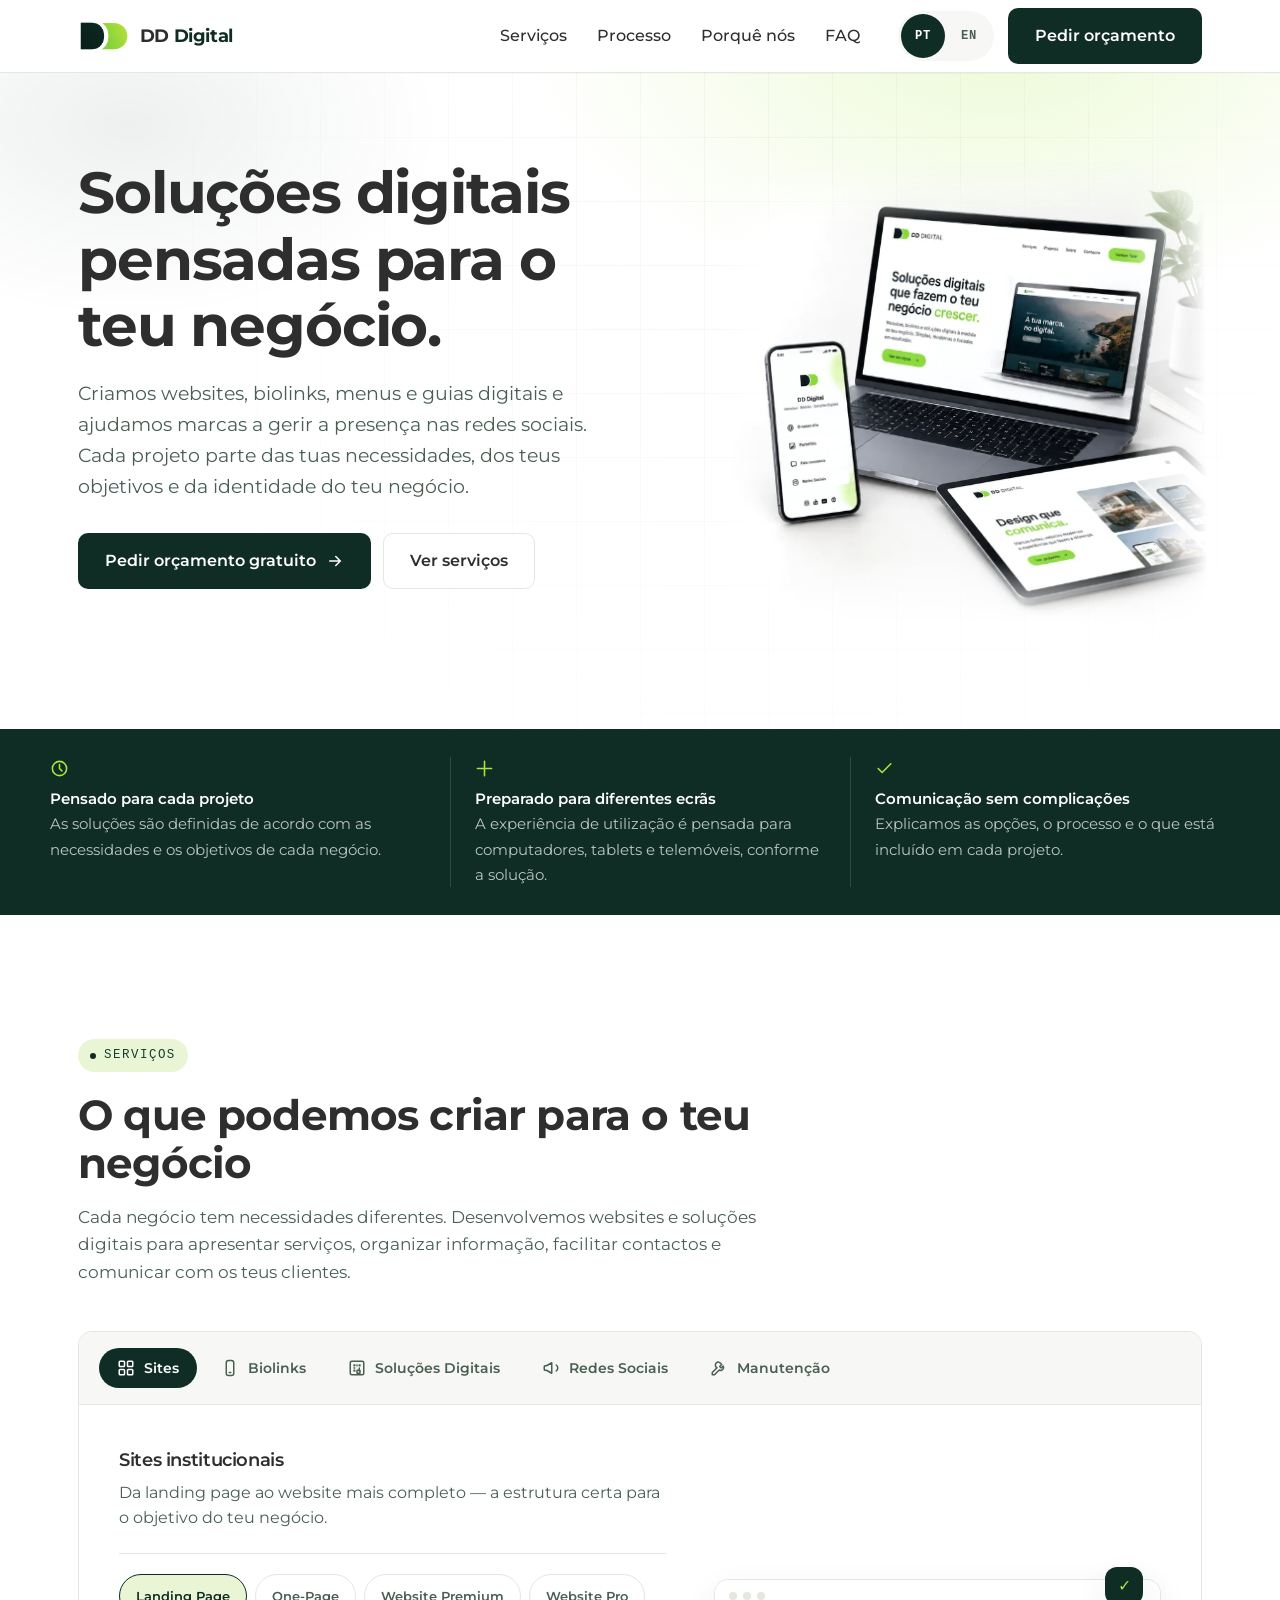
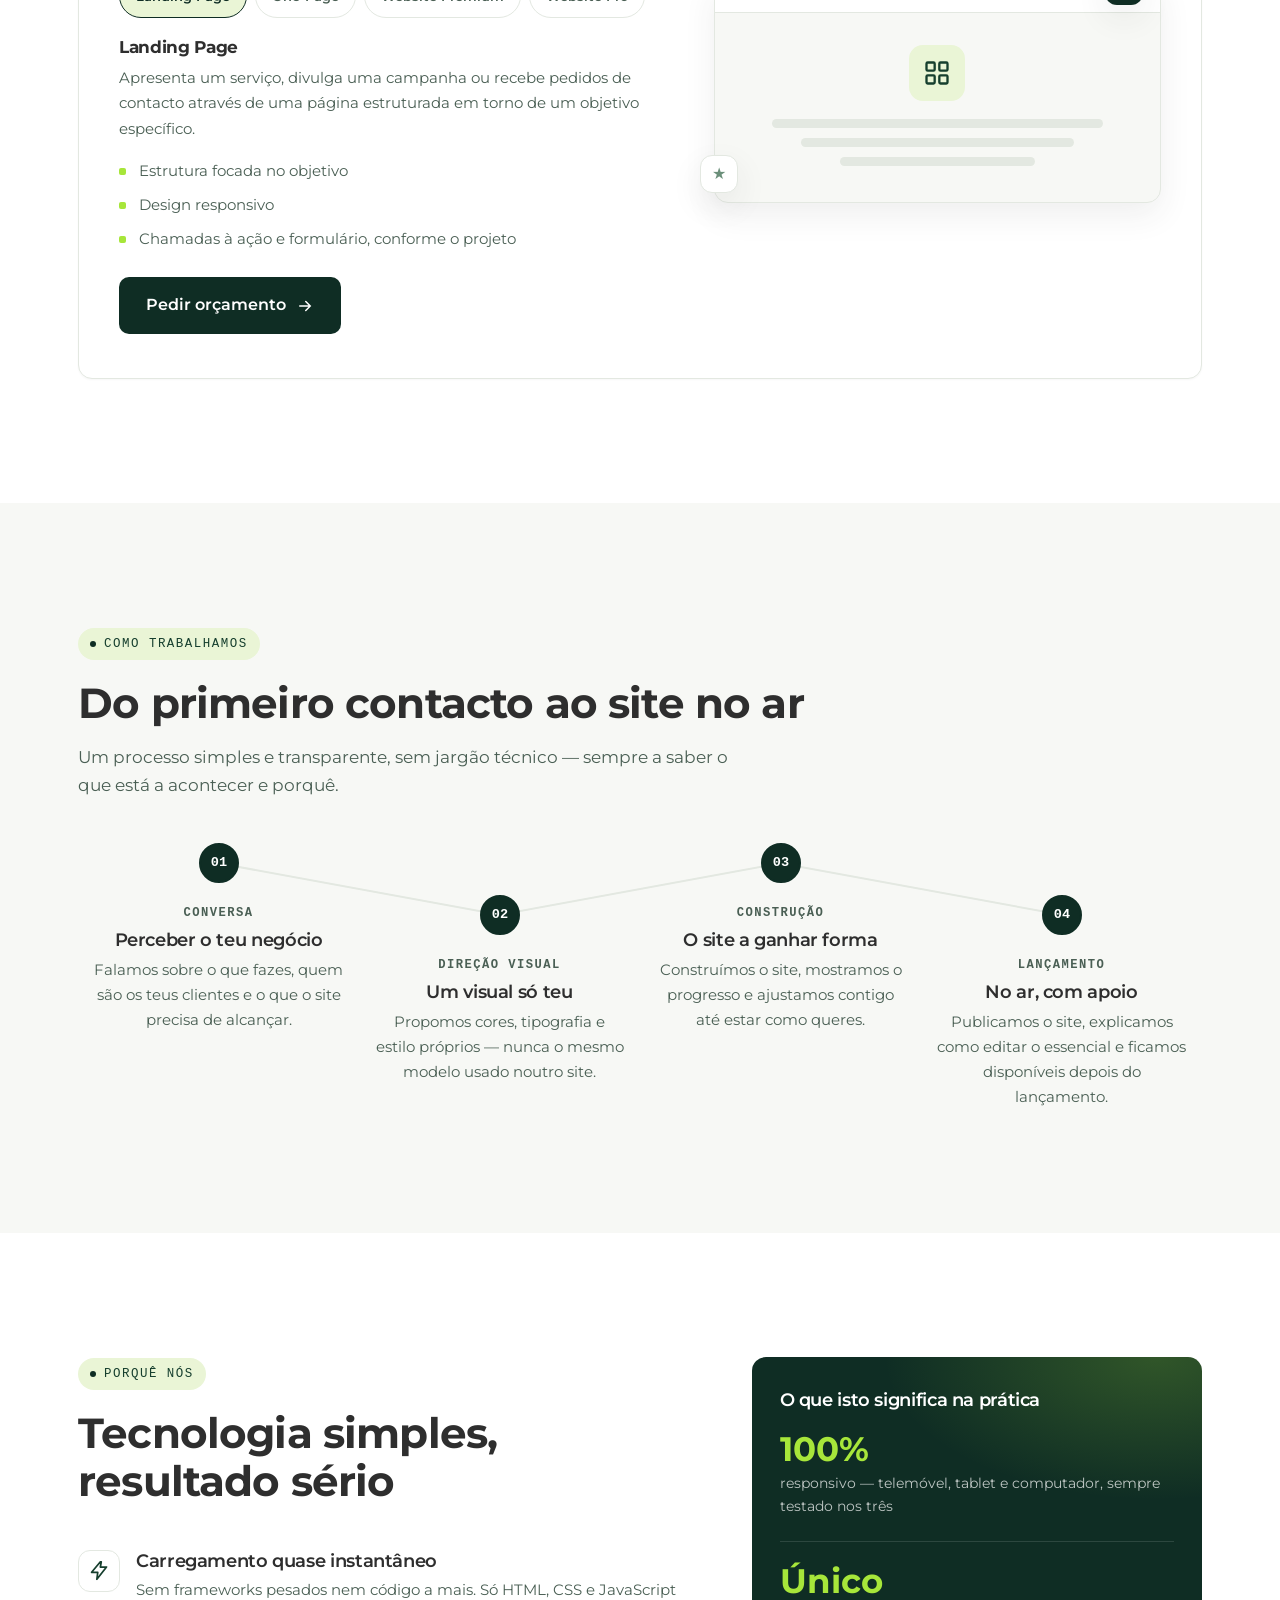
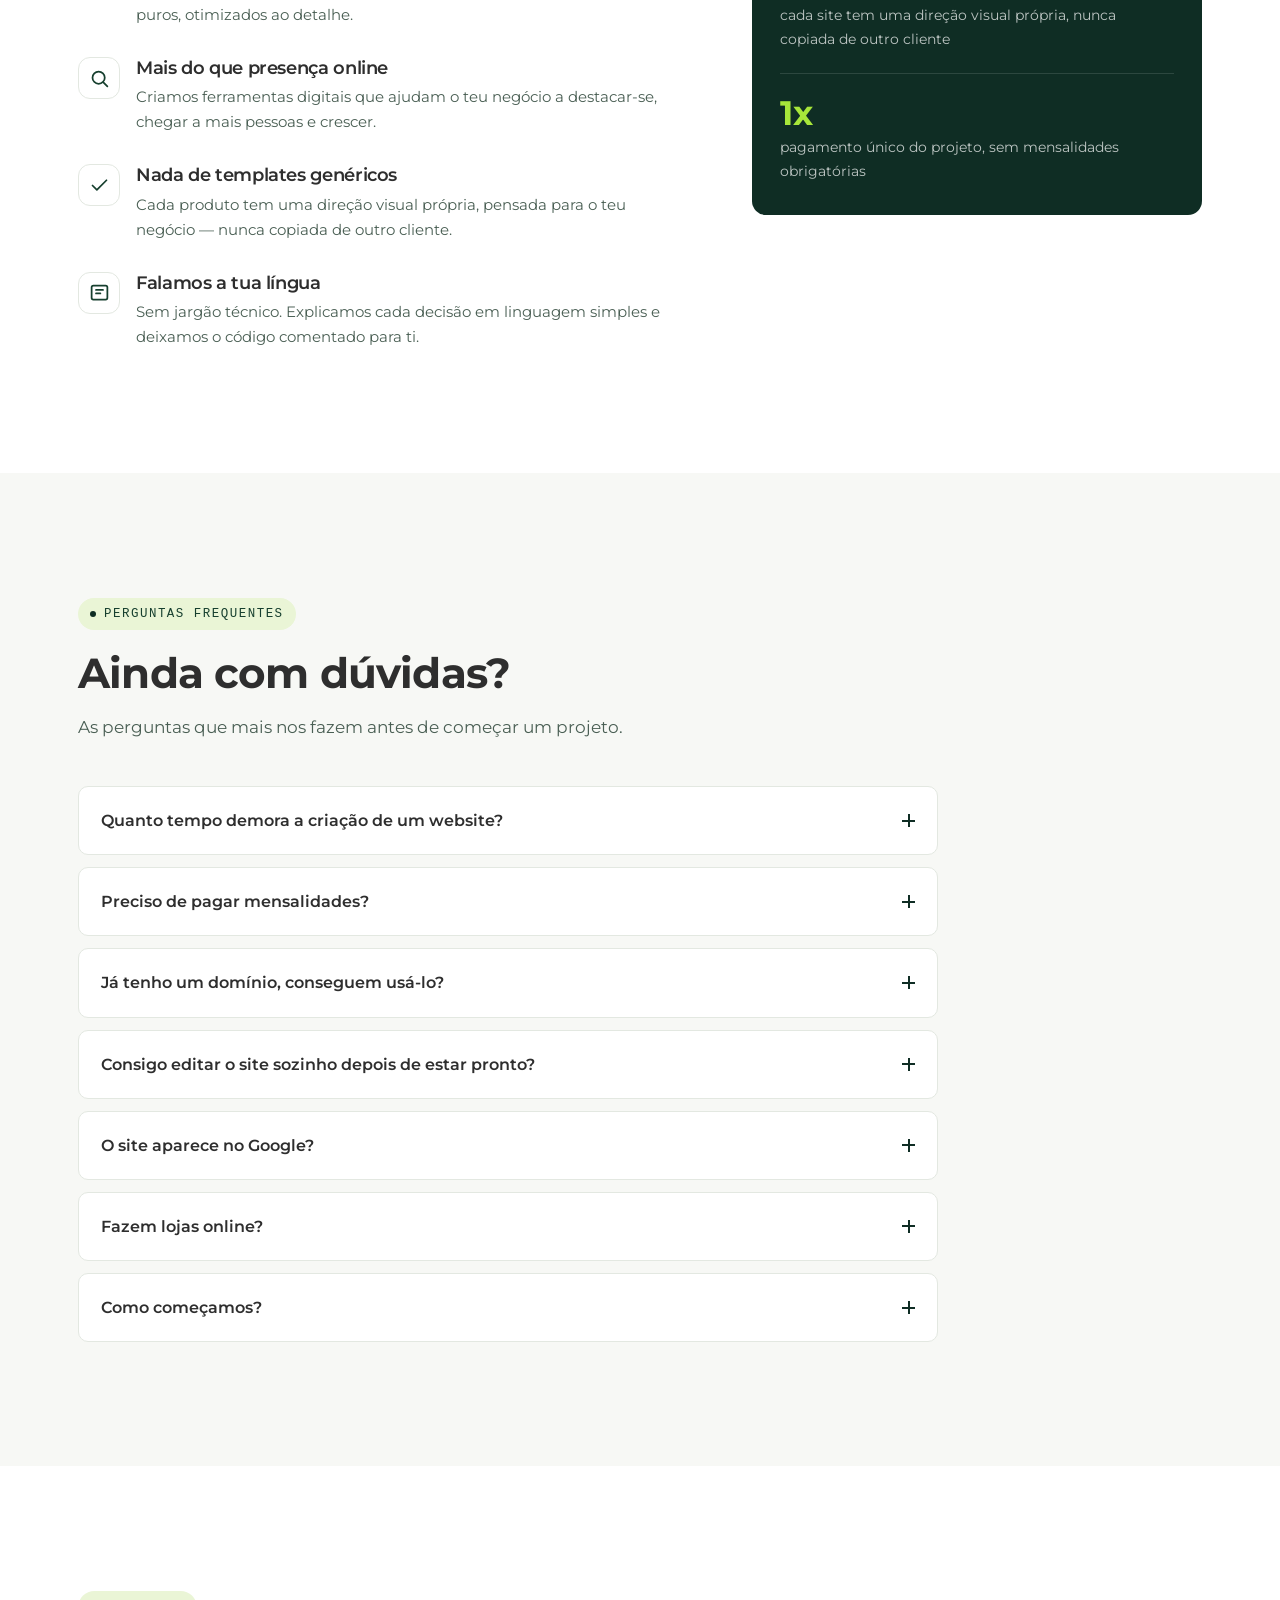
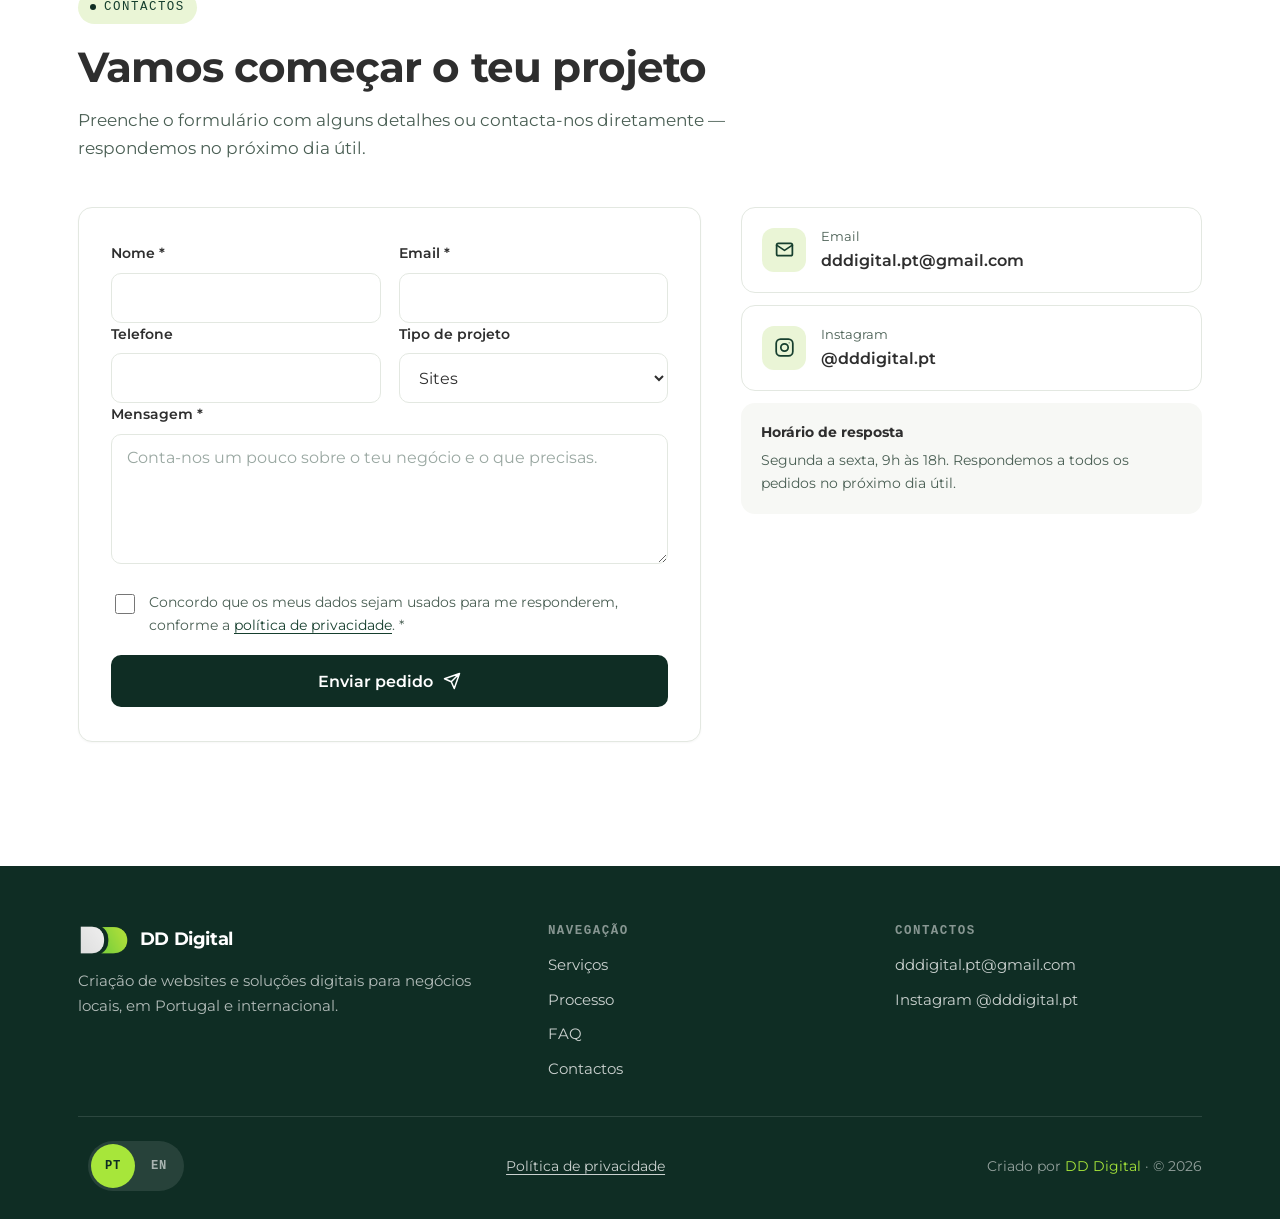
==== commit ed58be69: "Add files via upload" ====
--- a/index.html
+++ b/index.html
@@ -4,7 +4,7 @@
 <meta charset="UTF-8">
 <meta name="viewport" content="width=device-width, initial-scale=1">
 <title>DD Digital — Websites e soluções digitais para negócios locais</title>
-<meta name="description" content="Criamos websites rápidos, modernos e feitos à medida para negócios locais em Portugal: landing pages, sites one-page, multi-página, menus digitais e biolinks. Peça o seu orçamento.">
+<meta name="description" content="Criamos websites, biolinks, menus digitais e gerimos redes sociais, com soluções feitas à medida do teu negócio em Portugal. Pede o teu orçamento gratuito.">
 <link rel="canonical" href="https://dddigital.pt/">
 
 <!-- Idiomas disponíveis, para o Google saber que esta página tem uma versão em inglês -->
@@ -21,14 +21,14 @@
 <meta property="og:locale" content="pt_PT">
 <meta property="og:site_name" content="DD Digital">
 <meta property="og:title" content="DD Digital — Websites e soluções digitais para negócios locais">
-<meta property="og:description" content="Websites rápidos, modernos e feitos à medida. Landing pages, sites one-page, multi-página, menus digitais e biolinks.">
+<meta property="og:description" content="Websites, biolinks, menus digitais e gestão de redes sociais, feitos à medida do teu negócio.">
 <meta property="og:url" content="https://dddigital.pt/">
 <meta property="og:image" content="https://dddigital.pt/img/og-image.webp">
 <meta property="og:image:width" content="1200">
 <meta property="og:image:height" content="630">
 <meta name="twitter:card" content="summary_large_image">
 <meta name="twitter:title" content="DD Digital — Websites e soluções digitais">
-<meta name="twitter:description" content="Websites rápidos, modernos e feitos à medida para negócios locais.">
+<meta name="twitter:description" content="Websites, biolinks, menus digitais e redes sociais para o teu negócio.">
 <meta name="twitter:image" content="https://dddigital.pt/img/og-image.webp">
 
 <link rel="stylesheet" href="css/style.css">
@@ -41,7 +41,7 @@
   "name": "DD Digital",
   "url": "https://dddigital.pt/",
   "image": "https://dddigital.pt/img/og-image.webp",
-  "description": "Criação de websites e soluções digitais para negócios locais: landing pages, sites one-page, multi-página, menus digitais e biolinks.",
+  "description": "Criação de websites, biolinks, menus e guias digitais e gestão de redes sociais para negócios locais.",
   "areaServed": ["Portugal"],
   "priceRange": "€€",
   "email": "dddigital.pt@gmail.com",
@@ -61,12 +61,12 @@
     {
       "@type": "Question",
       "name": "Preciso de pagar mensalidades?",
-      "acceptedAnswer": { "@type": "Answer", "text": "Não. O projeto é pago uma vez, sem mensalidades obrigatórias. Só há custo recorrente se decidir contratar manutenção, atualizações de conteúdo ou um domínio próprio." }
+      "acceptedAnswer": { "@type": "Answer", "text": "Não. O projeto é pago uma vez, sem mensalidades obrigatórias. Só há custo recorrente se decidires contratar manutenção, atualizações de conteúdo ou um domínio próprio." }
     },
     {
       "@type": "Question",
       "name": "Já tenho um domínio, conseguem usá-lo?",
-      "acceptedAnswer": { "@type": "Answer", "text": "Sim. Ligamos o seu domínio atual ao novo site. Se ainda não tiver domínio, ajudamos a escolher e a registar um." }
+      "acceptedAnswer": { "@type": "Answer", "text": "Sim. Ligamos o teu domínio atual ao novo site. Se ainda não tiveres domínio, ajudamos a escolher e a registar um." }
     },
     {
       "@type": "Question",
@@ -76,17 +76,17 @@
     {
       "@type": "Question",
       "name": "O site aparece no Google?",
-      "acceptedAnswer": { "@type": "Answer", "text": "Construímos todos os sites já otimizados para motores de busca: estrutura semântica, velocidade de carregamento, textos bem organizados e dados estruturados. Isso é a base do SEO. Posicionar-se bem para pesquisas competitivas pode exigir trabalho contínuo de conteúdo, que também podemos acompanhar." }
+      "acceptedAnswer": { "@type": "Answer", "text": "Construímos todos os sites já otimizados para motores de busca: estrutura semântica, velocidade de carregamento, textos bem organizados e dados estruturados. Isso é a base do SEO. Ficar bem posicionado em pesquisas competitivas pode exigir trabalho contínuo de conteúdo, que também podemos acompanhar." }
     },
     {
       "@type": "Question",
       "name": "Fazem lojas online?",
-      "acceptedAnswer": { "@type": "Answer", "text": "O nosso foco são sites institucionais e de apresentação, sem carrinho de compras nem sistemas de pagamento. Se o seu negócio precisar de loja online, podemos conversar sobre a solução mais adequada." }
+      "acceptedAnswer": { "@type": "Answer", "text": "O nosso foco são sites institucionais e de apresentação, sem carrinho de compras nem sistemas de pagamento. Se o teu negócio precisar de loja online, podemos conversar sobre a solução mais adequada." }
     },
     {
       "@type": "Question",
       "name": "Como começamos?",
-      "acceptedAnswer": { "@type": "Answer", "text": "Preencha o formulário ou contacte-nos por email ou Instagram. Conversamos sobre o seu negócio, propomos uma direção visual e um prazo, e só avançamos quando estiver tudo alinhado." }
+      "acceptedAnswer": { "@type": "Answer", "text": "Preenche o formulário ou contacta-nos por email ou Instagram. Conversamos sobre o teu negócio, propomos uma direção visual e um prazo, e só avançamos quando estiver tudo alinhado." }
     }
   ]
 }
@@ -130,11 +130,9 @@
   <section class="hero" id="inicio">
     <div class="wrap hero__interior">
       <div class="surge">
-        <h1>Websites que fazem o seu negócio <em>parecer tão bom como é</em>.</h1>
+        <h1>Soluções digitais pensadas para o teu negócio.</h1>
         <p class="hero__texto">
-          Criamos sites rápidos, modernos e feitos à medida para negócios locais —
-          sem templates genéricos, sem mensalidades obrigatórias e sem complicações técnicas.
-          Explicamos tudo em linguagem simples.
+          Criamos websites, biolinks, menus e guias digitais e ajudamos marcas a gerir a presença nas redes sociais. Cada projeto parte das tuas necessidades, dos teus objetivos e da identidade do teu negócio.
         </p>
         <div class="hero__accoes">
           <a href="#contactos" class="btn btn--principal">
@@ -145,46 +143,13 @@
         </div>
       </div>
 
-      <div class="surge dispositivos" aria-hidden="true">
-        <div class="portatil">
-          <div class="janela">
-            <div class="janela__barra">
-              <span class="janela__ponto"></span><span class="janela__ponto"></span><span class="janela__ponto"></span>
-              <span class="janela__url">osseunegocio.pt</span>
-            </div>
-            <div class="janela__ecra">
-              <div class="esboco">
-                <div class="esboco__topo">
-                  <span class="esboco__marca"></span>
-                  <div class="esboco__menu"><span></span><span></span><span></span></div>
-                </div>
-                <div class="esboco__hero">
-                  <span class="esboco__titulo"></span>
-                  <span class="esboco__linha"></span>
-                  <span class="esboco__linha esboco__linha--curta"></span>
-                  <span class="esboco__btn"></span>
-                </div>
-                <div class="esboco__cartoes">
-                  <span class="esboco__cartao"></span><span class="esboco__cartao"></span><span class="esboco__cartao"></span>
-                </div>
-              </div>
-            </div>
-          </div>
-          <div class="portatil__base"></div>
-        </div>
-
-        <div class="telemovel">
-          <div class="telemovel__notch"></div>
-          <div class="telemovel__ecra">
-            <span class="telemovel__avatar"></span>
-            <span class="telemovel__nome"></span>
-            <div class="telemovel__links">
-              <span class="telemovel__link telemovel__link--ativo"></span>
-              <span class="telemovel__link"></span>
-              <span class="telemovel__link"></span>
-              <span class="telemovel__link"></span>
-            </div>
-          </div>
+      <!-- Imagem do hero: desvanecida nas bordas (CSS) e com efeito parallax ao fazer scroll (js/main.js).
+           Para trocar a imagem, substitui hero.webp e hero-800.webp em img/ mantendo os nomes. -->
+      <div class="surge hero__visual">
+        <div class="hero__imagem" data-parallax>
+          <img src="img/hero.webp" srcset="img/hero-800.webp 800w, img/hero.webp 1106w"
+               sizes="(min-width: 900px) 560px, 92vw" width="1106" height="1024"
+               alt="Website, biolink e página de serviços da DD Digital apresentados num portátil, num telemóvel e num tablet" fetchpriority="high" decoding="async">
         </div>
       </div>
     </div>
@@ -195,15 +160,15 @@
     <ul class="provas wrap">
       <li>
         <svg viewBox="0 0 24 24" fill="none" stroke="currentColor" stroke-width="2" stroke-linecap="round" stroke-linejoin="round" aria-hidden="true"><circle cx="12" cy="12" r="9"/><path d="M12 7v5l3 3"/></svg>
-        <span><strong>Entrega em 1–2 semanas</strong><br>desde que recebemos os conteúdos finais</span>
+        <span><strong>Pensado para cada projeto</strong><br>As soluções são definidas de acordo com as necessidades e os objetivos de cada negócio.</span>
       </li>
       <li>
         <svg viewBox="0 0 24 24" fill="none" stroke="currentColor" stroke-width="2" stroke-linecap="round" stroke-linejoin="round" aria-hidden="true"><path d="M12 3v18M3 12h18"/></svg>
-        <span><strong>Pagamento único</strong><br>sem mensalidades obrigatórias</span>
+        <span><strong>Preparado para diferentes ecrãs</strong><br>A experiência de utilização é pensada para computadores, tablets e telemóveis, conforme a solução.</span>
       </li>
       <li>
         <svg viewBox="0 0 24 24" fill="none" stroke="currentColor" stroke-width="2" stroke-linecap="round" stroke-linejoin="round" aria-hidden="true"><path d="M4 12l5 5L20 6"/></svg>
-        <span><strong>Visual próprio</strong><br>nunca o mesmo modelo repetido</span>
+        <span><strong>Comunicação sem complicações</strong><br>Explicamos as opções, o processo e o que está incluído em cada projeto.</span>
       </li>
     </ul>
   </div>
@@ -213,8 +178,8 @@
     <div class="wrap">
       <div class="cabecalho-seccao surge">
         <span class="etiqueta">Serviços</span>
-        <h2>O que fazemos</h2>
-        <p>Cada site é construído do zero, em HTML, CSS e JavaScript puros — leve, rápido e sem dependências que ficam desatualizadas.</p>
+        <h2>O que podemos criar para o teu negócio</h2>
+        <p>Cada negócio tem necessidades diferentes. Desenvolvemos websites e soluções digitais para apresentar serviços, organizar informação, facilitar contactos e comunicar com os teus clientes.</p>
       </div>
 
       <div class="servicos-dashboard surge">
@@ -256,20 +221,68 @@
           <!-- SITES -->
           <div class="painel-servico is-ativo" id="painel-sites" role="tabpanel" aria-labelledby="aba-sites" tabindex="0">
             <div class="painel-servico__texto">
-              <span class="painel-servico__contagem">5 opções</span>
               <h3>Sites institucionais</h3>
-              <p>Da landing page ao website mais completo — a estrutura certa para o objetivo do seu negócio.</p>
-              <ul class="servico__lista">
-                <li><strong>Landing Page</strong> — uma só página, focada numa ação: contactar, reservar ou comprar.</li>
-                <li><strong>One-Page</strong> — várias secções numa só página, com navegação por âncoras.</li>
-                <li><strong>Multi-Page</strong> — uma página por assunto, com visual consistente.</li>
-                <li><strong>Website Premium</strong> — estrutura multi-página com secções extra: galeria, mapa ou reservas.</li>
-                <li><strong>Website Pro</strong> — a solução mais completa, com funcionalidades à medida.</li>
-              </ul>
-              <a href="#contactos" class="btn btn--principal">
-                Pedir orçamento
-                <svg viewBox="0 0 24 24" fill="none" stroke="currentColor" stroke-width="2" stroke-linecap="round" aria-hidden="true"><path d="M5 12h14M13 6l6 6-6 6"/></svg>
-              </a>
+              <p>Da landing page ao website mais completo — a estrutura certa para o objetivo do teu negócio.</p>
+              <!-- Sub-separadores: cada subserviço tem a sua explicação -->
+              <div class="sub-abas" role="tablist" aria-label="Tipos de site">
+                <button class="sub-aba is-ativo" type="button" role="tab" id="sub-sites-landing" aria-controls="subpainel-sites-landing" aria-selected="true">Landing Page</button>
+                <button class="sub-aba" type="button" role="tab" id="sub-sites-onepage" aria-controls="subpainel-sites-onepage" aria-selected="false" tabindex="-1">One-Page</button>
+                <button class="sub-aba" type="button" role="tab" id="sub-sites-premium" aria-controls="subpainel-sites-premium" aria-selected="false" tabindex="-1">Website Premium</button>
+                <button class="sub-aba" type="button" role="tab" id="sub-sites-pro" aria-controls="subpainel-sites-pro" aria-selected="false" tabindex="-1">Website Pro</button>
+              </div>
+              <div class="sub-painel is-ativo" id="subpainel-sites-landing" role="tabpanel" aria-labelledby="sub-sites-landing" tabindex="0">
+                <h4>Landing Page</h4>
+                <p>Apresenta um serviço, divulga uma campanha ou recebe pedidos de contacto através de uma página estruturada em torno de um objetivo específico.</p>
+                <ul class="servico__lista">
+                  <li>Estrutura focada no objetivo</li>
+                  <li>Design responsivo</li>
+                  <li>Chamadas à ação e formulário, conforme o projeto</li>
+                </ul>
+                <a href="#contactos" class="btn btn--principal">
+                  Pedir orçamento
+                  <svg viewBox="0 0 24 24" fill="none" stroke="currentColor" stroke-width="2" stroke-linecap="round" aria-hidden="true"><path d="M5 12h14M13 6l6 6-6 6"/></svg>
+                </a>
+              </div>
+              <div class="sub-painel" id="subpainel-sites-onepage" role="tabpanel" aria-labelledby="sub-sites-onepage" tabindex="0" hidden>
+                <h4>One-Page</h4>
+                <p>Todo o teu negócio numa só página. Reúne a apresentação da empresa, os serviços, os contactos e outras informações numa página organizada por secções.</p>
+                <ul class="servico__lista">
+                  <li>Secções adaptadas ao negócio</li>
+                  <li>Navegação simples</li>
+                  <li>Ideal para negócios com poucos serviços</li>
+                  <li>Estrutura organizada para SEO</li>
+                </ul>
+                <a href="#contactos" class="btn btn--principal">
+                  Pedir orçamento
+                  <svg viewBox="0 0 24 24" fill="none" stroke="currentColor" stroke-width="2" stroke-linecap="round" aria-hidden="true"><path d="M5 12h14M13 6l6 6-6 6"/></svg>
+                </a>
+              </div>
+              <div class="sub-painel" id="subpainel-sites-premium" role="tabpanel" aria-labelledby="sub-sites-premium" tabindex="0" hidden>
+                <h4>Website Premium</h4>
+                <p>Organiza os diferentes serviços e áreas do negócio em páginas próprias, com uma estrutura adaptada aos teus conteúdos.</p>
+                <ul class="servico__lista">
+                  <li>Páginas dedicadas a cada tema</li>
+                  <li>Estrutura preparada para desenvolver conteúdos</li>
+                  <li>Cabeçalho, navegação e rodapé consistentes em todas as páginas</li>
+                </ul>
+                <a href="#contactos" class="btn btn--principal">
+                  Pedir orçamento
+                  <svg viewBox="0 0 24 24" fill="none" stroke="currentColor" stroke-width="2" stroke-linecap="round" aria-hidden="true"><path d="M5 12h14M13 6l6 6-6 6"/></svg>
+                </a>
+              </div>
+              <div class="sub-painel" id="subpainel-sites-pro" role="tabpanel" aria-labelledby="sub-sites-pro" tabindex="0" hidden>
+                <h4>Website Pro</h4>
+                <p>A solução mais completa, para projetos que precisam de funcionalidades à medida, definidas contigo desde o início.</p>
+                <ul class="servico__lista">
+                  <li>Funcionalidades à medida do projeto</li>
+                  <li>Estrutura pensada em conjunto contigo</li>
+                  <li>Acompanhamento mais próximo</li>
+                </ul>
+                <a href="#contactos" class="btn btn--principal">
+                  Pedir orçamento
+                  <svg viewBox="0 0 24 24" fill="none" stroke="currentColor" stroke-width="2" stroke-linecap="round" aria-hidden="true"><path d="M5 12h14M13 6l6 6-6 6"/></svg>
+                </a>
+              </div>
             </div>
             <div class="painel-servico__visual" aria-hidden="true">
               <div class="maqueta">
@@ -292,11 +305,11 @@
           <div class="painel-servico" id="painel-biolinks" role="tabpanel" aria-labelledby="aba-biolinks" tabindex="0" hidden>
             <div class="painel-servico__texto">
               <h3>Biolinks</h3>
-              <p>A sua página de ligações para o Instagram e outras redes sociais, com o seu visual — não um modelo genérico, mas um visual alinhado com a sua marca.</p>
+              <p>A tua página de ligações para o Instagram e outras redes sociais, com o teu visual — não um modelo genérico, mas um visual alinhado com a tua marca.</p>
               <ul class="servico__lista">
                 <li>Todas as ligações num só sítio</li>
-                <li>Visual alinhado com a sua marca</li>
-                <li>Carregamento instantâneo</li>
+                <li>Visual alinhado com a tua marca</li>
+                <li>Opção de domínio próprio ou endereço DD Digital</li>
               </ul>
               <a href="#contactos" class="btn btn--principal">
                 Pedir orçamento
@@ -324,16 +337,39 @@
           <div class="painel-servico" id="painel-solucoes" role="tabpanel" aria-labelledby="aba-solucoes" tabindex="0" hidden>
             <div class="painel-servico__texto">
               <h3>Soluções Digitais</h3>
-              <p>Menus digitais por QR code, catálogos e outras ferramentas feitas à medida do seu negócio — sempre atualizados, sem precisar de imprimir de novo.</p>
-              <ul class="servico__lista">
-                <li>Código QR para a mesa ou vitrine</li>
-                <li>Atualiza conteúdo em minutos</li>
-                <li>Funciona em qualquer telemóvel</li>
-              </ul>
-              <a href="#contactos" class="btn btn--principal">
-                Pedir orçamento
-                <svg viewBox="0 0 24 24" fill="none" stroke="currentColor" stroke-width="2" stroke-linecap="round" aria-hidden="true"><path d="M5 12h14M13 6l6 6-6 6"/></svg>
-              </a>
+              <p>Ferramentas digitais feitas à medida do teu negócio — sempre atualizadas, sem precisares de imprimir de novo.</p>
+              <!-- Sub-separadores: cada subserviço tem a sua explicação -->
+              <div class="sub-abas" role="tablist" aria-label="Tipos de solução digital">
+                <button class="sub-aba is-ativo" type="button" role="tab" id="sub-solucoes-ementas" aria-controls="subpainel-solucoes-ementas" aria-selected="true">Ementas</button>
+                <button class="sub-aba" type="button" role="tab" id="sub-solucoes-guias" aria-controls="subpainel-solucoes-guias" aria-selected="false" tabindex="-1">Guias</button>
+              </div>
+              <div class="sub-painel is-ativo" id="subpainel-solucoes-ementas" role="tabpanel" aria-labelledby="sub-solucoes-ementas" tabindex="0">
+                <h4>Ementas</h4>
+                <p>Menus digitais acessíveis por código QR na mesa, na montra ou no balcão. Os clientes abrem a ementa no telemóvel de forma rápida e fácil.</p>
+                <ul class="servico__lista">
+                  <li>Código QR para a mesa ou a montra</li>
+                  <li>Design personalizado, moderno e dinâmico</li>
+                  <li>Funciona em qualquer telemóvel</li>
+                </ul>
+                <a href="#contactos" class="btn btn--principal">
+                  Pedir orçamento
+                  <svg viewBox="0 0 24 24" fill="none" stroke="currentColor" stroke-width="2" stroke-linecap="round" aria-hidden="true"><path d="M5 12h14M13 6l6 6-6 6"/></svg>
+                </a>
+              </div>
+              <div class="sub-painel" id="subpainel-solucoes-guias" role="tabpanel" aria-labelledby="sub-solucoes-guias" tabindex="0" hidden>
+                <h4>Guias</h4>
+                <p>Guias digitais para os teus clientes ou hóspedes: informação útil, regras, recomendações e contactos, sempre à mão e sempre atualizados.</p>
+                <ul class="servico__lista">
+                  <li>Toda a informação num só sítio</li>
+                  <li>Acesso por código QR ou ligação</li>
+                  <li>Design alinhado com a marca</li>
+                </ul>
+                <a href="#contactos" class="btn btn--principal">
+                  Pedir orçamento
+                  <svg viewBox="0 0 24 24" fill="none" stroke="currentColor" stroke-width="2" stroke-linecap="round" aria-hidden="true"><path d="M5 12h14M13 6l6 6-6 6"/></svg>
+                </a>
+              </div>
+              <p class="sub-nota"><strong>E muito mais.</strong> Não ficamos por aqui: também criamos outras soluções digitais personalizadas, feitas à medida do teu negócio. Fala connosco!</p>
             </div>
             <div class="painel-servico__visual" aria-hidden="true">
               <div class="maqueta">
@@ -355,18 +391,53 @@
           <!-- REDES SOCIAIS -->
           <div class="painel-servico" id="painel-redes" role="tabpanel" aria-labelledby="aba-redes" tabindex="0" hidden>
             <div class="painel-servico__texto">
-              <span class="painel-servico__contagem">3 planos</span>
               <h3>Gestão de Redes Sociais</h3>
-              <p>Conteúdo e gestão para manter as suas redes sociais ativas, sem ter de tratar disso sozinho.</p>
-              <ul class="servico__lista">
-                <li><strong>Social Media Lite</strong> — publicações regulares e calendário de conteúdos organizado.</li>
-                <li><strong>Social Media Premium</strong> — mais publicações por mês, com apoio na criação visual.</li>
-                <li><strong>Social Media Pro</strong> — gestão completa: estratégia, conteúdo e acompanhamento próximo.</li>
-              </ul>
-              <a href="#contactos" class="btn btn--principal">
-                Pedir orçamento
-                <svg viewBox="0 0 24 24" fill="none" stroke="currentColor" stroke-width="2" stroke-linecap="round" aria-hidden="true"><path d="M5 12h14M13 6l6 6-6 6"/></svg>
-              </a>
+              <p>Conteúdo e gestão para manter as tuas redes sociais ativas, sem ter de tratar disso sozinho.</p>
+              <!-- Sub-separadores: cada subserviço tem a sua explicação -->
+              <div class="sub-abas" role="tablist" aria-label="Planos de redes sociais">
+                <button class="sub-aba is-ativo" type="button" role="tab" id="sub-redes-lite" aria-controls="subpainel-redes-lite" aria-selected="true">Social Media Lite</button>
+                <button class="sub-aba" type="button" role="tab" id="sub-redes-premium" aria-controls="subpainel-redes-premium" aria-selected="false" tabindex="-1">Social Media Premium</button>
+                <button class="sub-aba" type="button" role="tab" id="sub-redes-pro" aria-controls="subpainel-redes-pro" aria-selected="false" tabindex="-1">Social Media Pro</button>
+              </div>
+              <div class="sub-painel is-ativo" id="subpainel-redes-lite" role="tabpanel" aria-labelledby="sub-redes-lite" tabindex="0">
+                <h4>Social Media Lite</h4>
+                <p>Para manteres as tuas redes ativas sem esforço: publicações regulares, com um calendário de conteúdos organizado.</p>
+                <ul class="servico__lista">
+                  <li>Publicações regulares</li>
+                  <li>Calendário de conteúdos organizado</li>
+                  <li>Ideal para começar</li>
+                </ul>
+                <a href="#contactos" class="btn btn--principal">
+                  Pedir orçamento
+                  <svg viewBox="0 0 24 24" fill="none" stroke="currentColor" stroke-width="2" stroke-linecap="round" aria-hidden="true"><path d="M5 12h14M13 6l6 6-6 6"/></svg>
+                </a>
+              </div>
+              <div class="sub-painel" id="subpainel-redes-premium" role="tabpanel" aria-labelledby="sub-redes-premium" tabindex="0" hidden>
+                <h4>Social Media Premium</h4>
+                <p>Mais publicações por mês e apoio na criação visual, para uma presença mais forte e coerente.</p>
+                <ul class="servico__lista">
+                  <li>Mais publicações por mês</li>
+                  <li>Apoio na criação visual</li>
+                  <li>Imagem coerente com a tua marca</li>
+                </ul>
+                <a href="#contactos" class="btn btn--principal">
+                  Pedir orçamento
+                  <svg viewBox="0 0 24 24" fill="none" stroke="currentColor" stroke-width="2" stroke-linecap="round" aria-hidden="true"><path d="M5 12h14M13 6l6 6-6 6"/></svg>
+                </a>
+              </div>
+              <div class="sub-painel" id="subpainel-redes-pro" role="tabpanel" aria-labelledby="sub-redes-pro" tabindex="0" hidden>
+                <h4>Social Media Pro</h4>
+                <p>Gestão completa das tuas redes sociais: estratégia, conteúdo e acompanhamento próximo.</p>
+                <ul class="servico__lista">
+                  <li>Estratégia de conteúdo</li>
+                  <li>Criação e publicação de conteúdo</li>
+                  <li>Acompanhamento próximo</li>
+                </ul>
+                <a href="#contactos" class="btn btn--principal">
+                  Pedir orçamento
+                  <svg viewBox="0 0 24 24" fill="none" stroke="currentColor" stroke-width="2" stroke-linecap="round" aria-hidden="true"><path d="M5 12h14M13 6l6 6-6 6"/></svg>
+                </a>
+              </div>
             </div>
             <div class="painel-servico__visual" aria-hidden="true">
               <div class="maqueta">
@@ -388,17 +459,39 @@
           <!-- MANUTENÇÃO -->
           <div class="painel-servico" id="painel-manutencao" role="tabpanel" aria-labelledby="aba-manutencao" tabindex="0" hidden>
             <div class="painel-servico__texto">
-              <span class="painel-servico__contagem">2 opções</span>
               <h3>Manutenção</h3>
               <p>Depois do site estar no ar, continuamos por perto — atualizações, correções e pequenas melhorias.</p>
-              <ul class="servico__lista">
-                <li><strong>Semestral</strong> — revisão e atualizações do site a cada seis meses.</li>
-                <li><strong>Anual</strong> — acompanhamento e atualizações ao longo de todo o ano.</li>
-              </ul>
-              <a href="#contactos" class="btn btn--principal">
-                Pedir orçamento
-                <svg viewBox="0 0 24 24" fill="none" stroke="currentColor" stroke-width="2" stroke-linecap="round" aria-hidden="true"><path d="M5 12h14M13 6l6 6-6 6"/></svg>
-              </a>
+              <!-- Sub-separadores: cada subserviço tem a sua explicação -->
+              <div class="sub-abas" role="tablist" aria-label="Planos de manutenção">
+                <button class="sub-aba is-ativo" type="button" role="tab" id="sub-manutencao-semestral" aria-controls="subpainel-manutencao-semestral" aria-selected="true">Semestral</button>
+                <button class="sub-aba" type="button" role="tab" id="sub-manutencao-anual" aria-controls="subpainel-manutencao-anual" aria-selected="false" tabindex="-1">Anual</button>
+              </div>
+              <div class="sub-painel is-ativo" id="subpainel-manutencao-semestral" role="tabpanel" aria-labelledby="sub-manutencao-semestral" tabindex="0">
+                <h4>Semestral</h4>
+                <p>Revisão e atualizações do site a cada seis meses, para o manteres sempre em dia.</p>
+                <ul class="servico__lista">
+                  <li>Revisão geral do site</li>
+                  <li>Atualizações e pequenas correções</li>
+                  <li>Duas revisões por ano</li>
+                </ul>
+                <a href="#contactos" class="btn btn--principal">
+                  Pedir orçamento
+                  <svg viewBox="0 0 24 24" fill="none" stroke="currentColor" stroke-width="2" stroke-linecap="round" aria-hidden="true"><path d="M5 12h14M13 6l6 6-6 6"/></svg>
+                </a>
+              </div>
+              <div class="sub-painel" id="subpainel-manutencao-anual" role="tabpanel" aria-labelledby="sub-manutencao-anual" tabindex="0" hidden>
+                <h4>Anual</h4>
+                <p>Acompanhamento e atualizações ao longo de todo o ano, para teres o site sempre em boas mãos.</p>
+                <ul class="servico__lista">
+                  <li>Acompanhamento durante todo o ano</li>
+                  <li>Atualizações e correções</li>
+                  <li>Pequenas melhorias sempre que fizerem sentido</li>
+                </ul>
+                <a href="#contactos" class="btn btn--principal">
+                  Pedir orçamento
+                  <svg viewBox="0 0 24 24" fill="none" stroke="currentColor" stroke-width="2" stroke-linecap="round" aria-hidden="true"><path d="M5 12h14M13 6l6 6-6 6"/></svg>
+                </a>
+              </div>
             </div>
             <div class="painel-servico__visual" aria-hidden="true">
               <div class="maqueta">
@@ -438,15 +531,15 @@
           <span class="caminho__marca">01</span>
           <div class="caminho__conteudo">
             <span class="caminho__fase">Conversa</span>
-            <h3>Perceber o seu negócio</h3>
-            <p>Falamos sobre o que faz, quem são os seus clientes e o que o site precisa de alcançar.</p>
+            <h3>Perceber o teu negócio</h3>
+            <p>Falamos sobre o que fazes, quem são os teus clientes e o que o site precisa de alcançar.</p>
           </div>
         </div>
         <div class="caminho__passo surge">
           <span class="caminho__marca">02</span>
           <div class="caminho__conteudo">
             <span class="caminho__fase">Direção visual</span>
-            <h3>Um visual só seu</h3>
+            <h3>Um visual só teu</h3>
             <p>Propomos cores, tipografia e estilo próprios — nunca o mesmo modelo usado noutro site.</p>
           </div>
         </div>
@@ -455,7 +548,7 @@
           <div class="caminho__conteudo">
             <span class="caminho__fase">Construção</span>
             <h3>O site a ganhar forma</h3>
-            <p>Construímos o site, mostramos o progresso e ajustamos consigo até estar como quer.</p>
+            <p>Construímos o site, mostramos o progresso e ajustamos contigo até estar como queres.</p>
           </div>
         </div>
         <div class="caminho__passo surge">
@@ -494,8 +587,8 @@
               <svg viewBox="0 0 24 24" fill="none" stroke="currentColor" stroke-width="2" stroke-linecap="round" stroke-linejoin="round" aria-hidden="true"><circle cx="11" cy="11" r="7"/><path d="M21 21l-4.3-4.3"/></svg>
             </span>
             <div>
-              <h3>Feito para aparecer no Google</h3>
-              <p>Estrutura semântica, textos bem organizados e dados estruturados desde o primeiro dia — a base do bom SEO.</p>
+              <h3>Mais do que presença online</h3>
+              <p>Criamos ferramentas digitais que ajudam o teu negócio a destacar-se, chegar a mais pessoas e crescer.</p>
             </div>
           </div>
           <div class="razao surge">
@@ -504,7 +597,7 @@
             </span>
             <div>
               <h3>Nada de templates genéricos</h3>
-              <p>Cada site tem uma direção visual própria, pensada para o seu negócio — nunca copiada de outro cliente.</p>
+              <p>Cada produto tem uma direção visual própria, pensada para o teu negócio — nunca copiada de outro cliente.</p>
             </div>
           </div>
           <div class="razao surge">
@@ -512,8 +605,8 @@
               <svg viewBox="0 0 24 24" fill="none" stroke="currentColor" stroke-width="2" stroke-linecap="round" stroke-linejoin="round" aria-hidden="true"><path d="M8 9h8M8 13h5"/><rect x="3" y="4" width="18" height="16" rx="2"/></svg>
             </span>
             <div>
-              <h3>Falamos a sua língua</h3>
-              <p>Sem jargão técnico. Explicamos cada decisão em linguagem simples e deixamos o código comentado para si.</p>
+              <h3>Falamos a tua língua</h3>
+              <p>Sem jargão técnico. Explicamos cada decisão em linguagem simples e deixamos o código comentado para ti.</p>
             </div>
           </div>
         </div>
@@ -555,11 +648,11 @@
         </details>
         <details>
           <summary>Preciso de pagar mensalidades?</summary>
-          <div class="faq__resposta">Não. O projeto é pago uma vez, sem mensalidades obrigatórias. Só há custo recorrente se decidir contratar manutenção, atualizações de conteúdo ou um domínio próprio.</div>
+          <div class="faq__resposta">Não. O projeto é pago uma vez, sem mensalidades obrigatórias. Só há custo recorrente se decidires contratar manutenção, atualizações de conteúdo ou um domínio próprio.</div>
         </details>
         <details>
           <summary>Já tenho um domínio, conseguem usá-lo?</summary>
-          <div class="faq__resposta">Sim. Ligamos o seu domínio atual ao novo site. Se ainda não tiver domínio, ajudamos a escolher e a registar um.</div>
+          <div class="faq__resposta">Sim. Ligamos o teu domínio atual ao novo site. Se ainda não tiveres domínio, ajudamos a escolher e a registar um.</div>
         </details>
         <details>
           <summary>Consigo editar o site sozinho depois de estar pronto?</summary>
@@ -567,15 +660,15 @@
         </details>
         <details>
           <summary>O site aparece no Google?</summary>
-          <div class="faq__resposta">Construímos todos os sites já otimizados para motores de busca: estrutura semântica, velocidade de carregamento, textos bem organizados e dados estruturados. Isso é a base do SEO. Posicionar-se bem para pesquisas competitivas pode exigir trabalho contínuo de conteúdo, que também podemos acompanhar.</div>
+          <div class="faq__resposta">Construímos todos os sites já otimizados para motores de busca: estrutura semântica, velocidade de carregamento, textos bem organizados e dados estruturados. Isso é a base do SEO. Ficar bem posicionado em pesquisas competitivas pode exigir trabalho contínuo de conteúdo, que também podemos acompanhar.</div>
         </details>
         <details>
           <summary>Fazem lojas online?</summary>
-          <div class="faq__resposta">O nosso foco são sites institucionais e de apresentação, sem carrinho de compras nem sistemas de pagamento. Se o seu negócio precisar de loja online, podemos conversar sobre a solução mais adequada.</div>
+          <div class="faq__resposta">O nosso foco são sites institucionais e de apresentação, sem carrinho de compras nem sistemas de pagamento. Se o teu negócio precisar de loja online, podemos conversar sobre a solução mais adequada.</div>
         </details>
         <details>
           <summary>Como começamos?</summary>
-          <div class="faq__resposta">Preencha o formulário ou contacte-nos por email ou Instagram. Conversamos sobre o seu negócio, propomos uma direção visual e um prazo, e só avançamos quando estiver tudo alinhado.</div>
+          <div class="faq__resposta">Preenche o formulário ou contacta-nos por email ou Instagram. Conversamos sobre o teu negócio, propomos uma direção visual e um prazo, e só avançamos quando estiver tudo alinhado.</div>
         </details>
       </div>
     </div>
@@ -586,8 +679,8 @@
     <div class="wrap">
       <div class="cabecalho-seccao surge">
         <span class="etiqueta">Contactos</span>
-        <h2>Vamos começar o seu projeto</h2>
-        <p>Preencha o formulário com alguns detalhes ou contacte-nos diretamente — respondemos no próximo dia útil.</p>
+        <h2>Vamos começar o teu projeto</h2>
+        <p>Preenche o formulário com alguns detalhes ou contacta-nos diretamente — respondemos no próximo dia útil.</p>
       </div>
 
       <div class="contacto">
@@ -636,7 +729,7 @@
 
           <div class="campo">
             <label for="mensagem">Mensagem *</label>
-            <textarea id="mensagem" name="Mensagem" required placeholder="Conte-nos um pouco sobre o seu negócio e o que precisa."></textarea>
+            <textarea id="mensagem" name="Mensagem" required placeholder="Conta-nos um pouco sobre o teu negócio e o que precisas."></textarea>
           </div>
 
           <div class="campo campo--consentimento">
--- a/css/style.css
+++ b/css/style.css
@@ -169,6 +169,14 @@
 
 .cabecalho-seccao { max-width: 680px; margin-bottom: 44px; }
 .cabecalho-seccao p { color: var(--cinza); font-size: 1.05rem; margin-bottom: 0; }
+
+/* "Como trabalhamos": o título é longo, por isso esta secção tem o cabeçalho
+   mais largo e o título fica numa só linha a partir de tablet. */
+#processo .cabecalho-seccao { max-width: 960px; }
+#processo .cabecalho-seccao p { max-width: 680px; }
+@media (min-width: 700px) {
+  #processo .cabecalho-seccao h2 { font-size: clamp(1.7rem, 4vw, 2.6rem); white-space: nowrap; }
+}
 
 /* --- Botões --- */
 .btn {
@@ -420,120 +428,40 @@
   }
 }
 
-/* --- Painel gráfico: PC e telemóvel desenhados em CSS, mostrando
-   um site (no portátil) e um biolink (no telemóvel) --- */
-.dispositivos {
+/* --- Imagem do hero: dispositivos com as bordas desvanecidas (feather)
+   para se fundirem com o fundo, e um movimento parallax suave ao fazer
+   scroll (o JavaScript só atualiza as variáveis --px-y, --px-rx, --px-ry
+   e --px-s; o resto é CSS). --- */
+.hero__visual { position: relative; }
+
+.hero__imagem {
   position: relative;
-  padding: 6px 14px 46px 6px;
-}
-
-/* Portátil: moldura escura + ecrã com uma janela de browser dentro */
-.portatil {
-  background: var(--tinta);
-  border-radius: 16px 16px 5px 5px;
-  padding: 10px 10px 16px;
-  box-shadow: var(--sombra-alta);
-}
-.portatil__base {
-  width: 64%;
-  height: 10px;
+  max-width: 560px;
   margin: 0 auto;
-  background: linear-gradient(var(--suave), var(--tinta));
-  border-radius: 0 0 8px 8px;
-}
-
-/* Telemóvel sobreposto ao canto do portátil, com um biolink dentro */
-.telemovel {
-  position: absolute;
-  right: -2%;
-  bottom: -6%;
-  width: 38%;
-  max-width: 168px;
-  z-index: 2;
-  background: var(--tinta);
-  border-radius: 28px;
-  padding: 10px 9px;
-  box-shadow: var(--sombra-alta);
-}
-.telemovel__notch {
-  width: 32%;
-  height: 5px;
-  margin: 0 auto 10px;
-  border-radius: 4px;
-  background: rgba(255, 255, 255, .18);
-}
-.telemovel__ecra {
-  background: var(--branco);
-  border-radius: 18px;
-  padding: 18px 12px 14px;
-  display: flex;
-  flex-direction: column;
-  align-items: center;
-}
-.telemovel__avatar {
-  width: 38px;
-  height: 38px;
-  border-radius: 50%;
-  margin-bottom: 10px;
-  background: linear-gradient(135deg, var(--verde), var(--lima));
-}
-.telemovel__nome { width: 58%; height: 8px; border-radius: 4px; background: var(--tinta); opacity: .85; margin-bottom: 16px; }
-.telemovel__links { width: 100%; display: grid; gap: 8px; }
-.telemovel__link { height: 24px; border-radius: 100px; background: var(--nevoa); border: 1px solid var(--linha); }
-.telemovel__link--ativo { background: var(--menta); border-color: transparent; }
-
-.janela {
-  background: var(--branco);
-  border: 1px solid var(--linha);
-  border-radius: var(--raio-pequeno);
-  overflow: hidden;
-}
-.janela__barra {
-  display: flex;
-  align-items: center;
-  gap: 8px;
-  padding: 12px 14px;
-  background: var(--nevoa);
-  border-bottom: 1px solid var(--linha);
-}
-.janela__ponto { width: 10px; height: 10px; border-radius: 50%; background: var(--linha); }
-.janela__url {
-  flex: 1;
-  margin-left: 6px;
-  padding: 5px 12px;
-  background: var(--branco);
-  border: 1px solid var(--linha);
-  border-radius: 100px;
-  font-family: var(--fonte-mono);
-  font-size: .72rem;
-  color: var(--cinza);
-  white-space: nowrap;
-  overflow: hidden;
-  text-overflow: ellipsis;
-}
-.janela__ecra { padding: 22px; }
-
-/* Conteúdo abstrato dentro da janela */
-.esboco { display: grid; grid-template-columns: minmax(0, 1fr); gap: 14px; }
-.esboco__topo { display: flex; align-items: center; justify-content: space-between; }
-.esboco__marca { width: 70px; height: 10px; border-radius: 4px; background: var(--tinta); }
-.esboco__menu { display: flex; gap: 6px; }
-.esboco__menu span { width: 26px; height: 7px; border-radius: 4px; background: var(--linha); }
-
-.esboco__hero {
-  display: grid;
-  gap: 10px;
-  padding: 20px;
-  border-radius: var(--raio-pequeno);
-  background: linear-gradient(135deg, rgba(15, 45, 36, .10), rgba(167, 230, 58, .14));
-}
-.esboco__titulo { height: 14px; width: 78%; border-radius: 5px; background: var(--tinta); }
-.esboco__linha { height: 8px; border-radius: 4px; background: rgba(46, 46, 46, .14); }
-.esboco__linha--curta { width: 52%; }
-.esboco__btn { width: 104px; height: 30px; border-radius: 8px; background: var(--verde); margin-top: 6px; }
-
-.esboco__cartoes { display: grid; grid-template-columns: repeat(3, 1fr); gap: 10px; }
-.esboco__cartao { height: 54px; border: 1px solid var(--linha); border-radius: 8px; background: var(--branco); }
+  /* Desvanece as 4 bordas: máscara horizontal x máscara vertical */
+  -webkit-mask-image:
+    linear-gradient(to right, transparent 0, #000 16%, #000 84%, transparent 100%),
+    linear-gradient(to bottom, transparent 0, #000 14%, #000 86%, transparent 100%);
+  -webkit-mask-composite: source-in;
+  mask-image:
+    linear-gradient(to right, transparent 0, #000 16%, #000 84%, transparent 100%),
+    linear-gradient(to bottom, transparent 0, #000 14%, #000 86%, transparent 100%);
+  mask-composite: intersect;
+  /* Parallax: pequena inclinação 3D + deslocação vertical, tudo muito subtil */
+  transform:
+    perspective(1100px)
+    translate3d(0, var(--px-y, 0px), 0)
+    rotateX(var(--px-rx, 0deg))
+    rotateY(var(--px-ry, 0deg))
+    scale(var(--px-s, 1));
+  transform-origin: 50% 60%;
+  will-change: transform;
+}
+.hero__imagem img {
+  display: block;
+  width: 100%;
+  height: auto;
+}
 
 /* ===== 06. SERVIÇOS ====================================== */
 
@@ -632,6 +560,47 @@
   border-radius: 2px;
   background: var(--lima);
 }
+
+/* Sub-separadores: dentro de Sites, Redes Sociais e Manutenção, cada
+   subserviço tem o seu botão e a sua explicação. */
+.sub-abas {
+  display: flex;
+  flex-wrap: wrap;
+  gap: 8px;
+  margin: 22px 0 6px;
+  padding-top: 20px;
+  border-top: 1px solid var(--linha);
+}
+.sub-aba {
+  min-height: 44px;
+  padding: 8px 16px;
+  border: 1px solid var(--linha);
+  border-radius: 999px;
+  background: var(--branco);
+  color: var(--cinza);
+  font-family: var(--fonte-texto);
+  font-size: .84rem;
+  font-weight: 600;
+  cursor: pointer;
+  transition: background-color .2s, color .2s, border-color .2s;
+}
+.sub-aba:hover { border-color: var(--suave); color: var(--verde); }
+.sub-aba.is-ativo { background: var(--menta); border-color: var(--verde); color: var(--verde); }
+
+.sub-painel { display: none; padding-top: 14px; }
+.sub-painel.is-ativo { display: block; animation: painel-aparece .35s ease; }
+.sub-nota {
+  margin-top: 22px;
+  padding: 12px 16px;
+  border-left: 3px solid var(--lima);
+  border-radius: 0 var(--raio-pequeno) var(--raio-pequeno) 0;
+  background: var(--nevoa);
+  color: var(--cinza);
+  font-size: .9rem;
+}
+.sub-nota strong { color: var(--tinta); }
+.sub-painel h4 { margin-bottom: 8px; font-size: 1.05rem; color: var(--tinta); }
+.sub-painel p { color: var(--cinza); font-size: .95rem; }
 
 /* Maqueta ilustrativa — uma pequena janela de "browser" com linhas
    a sugerir conteúdo, para dar vida ao painel sem usar fotos de stock. */
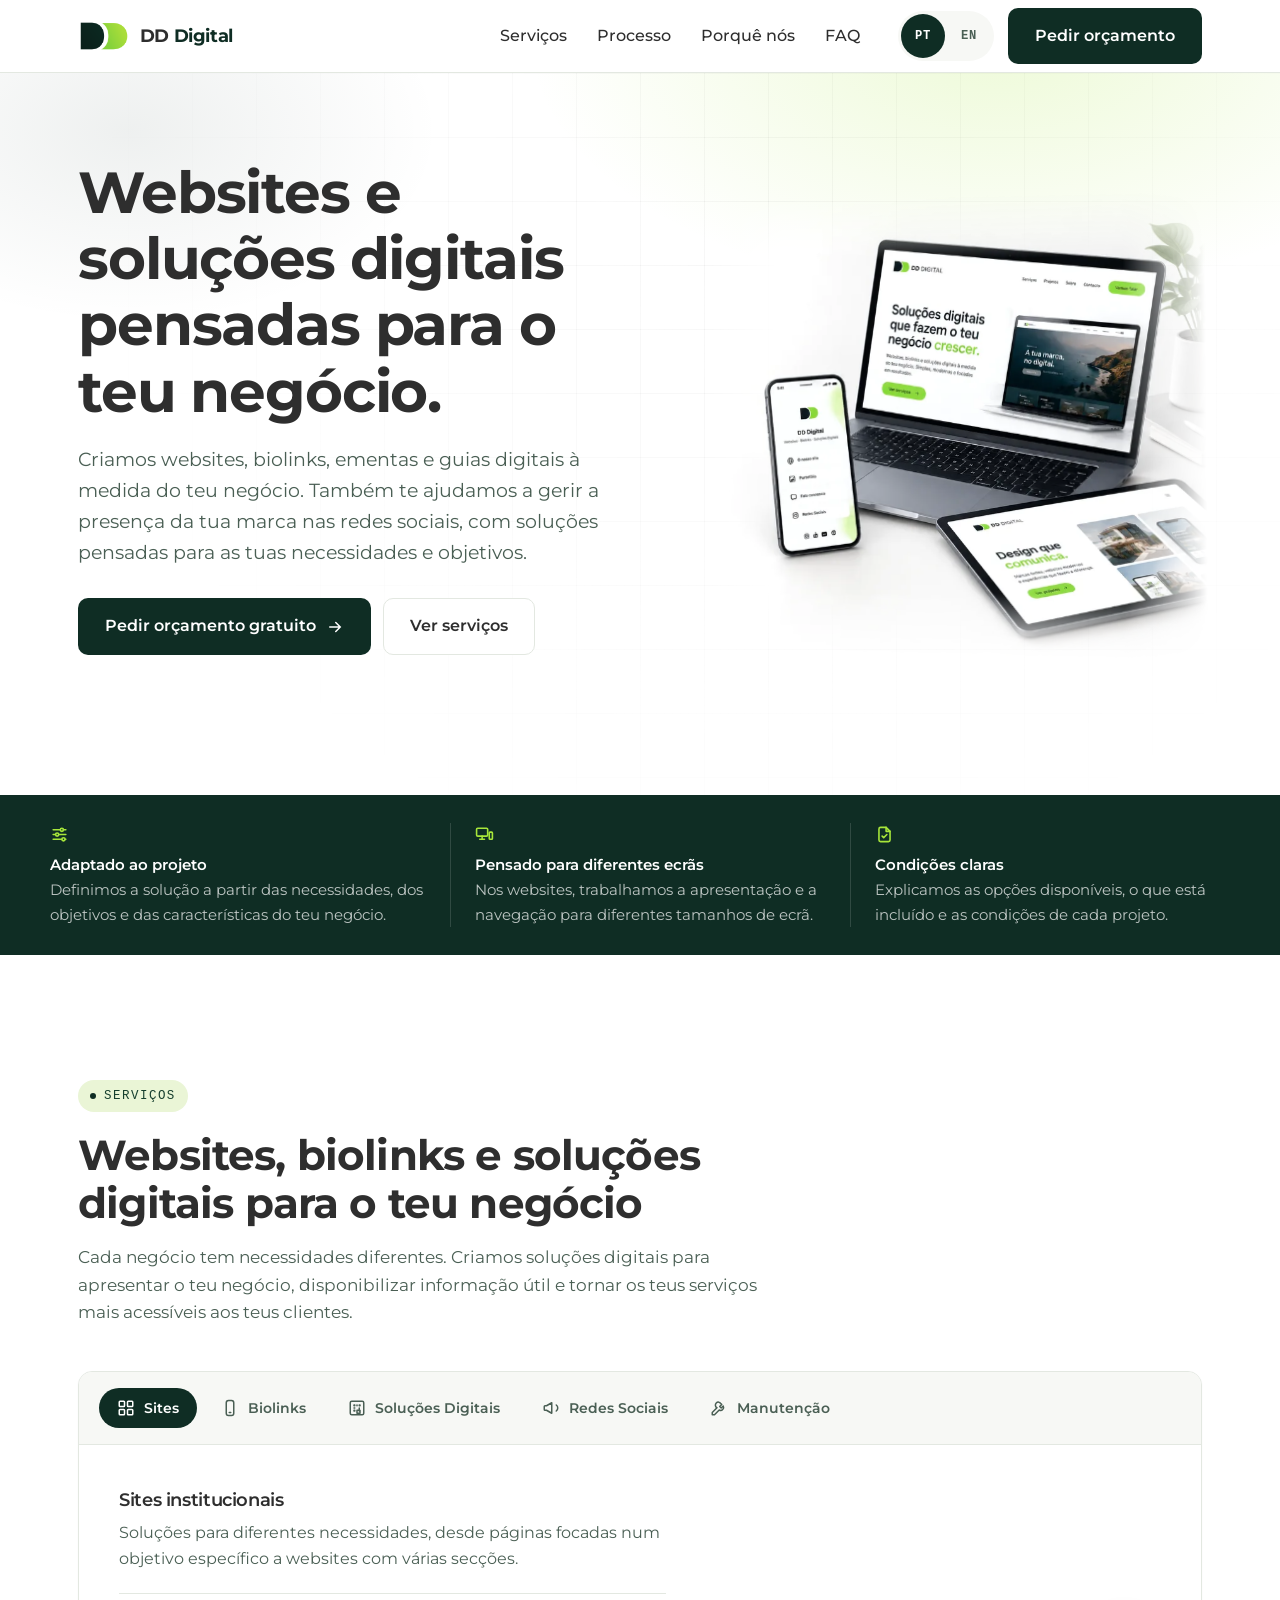
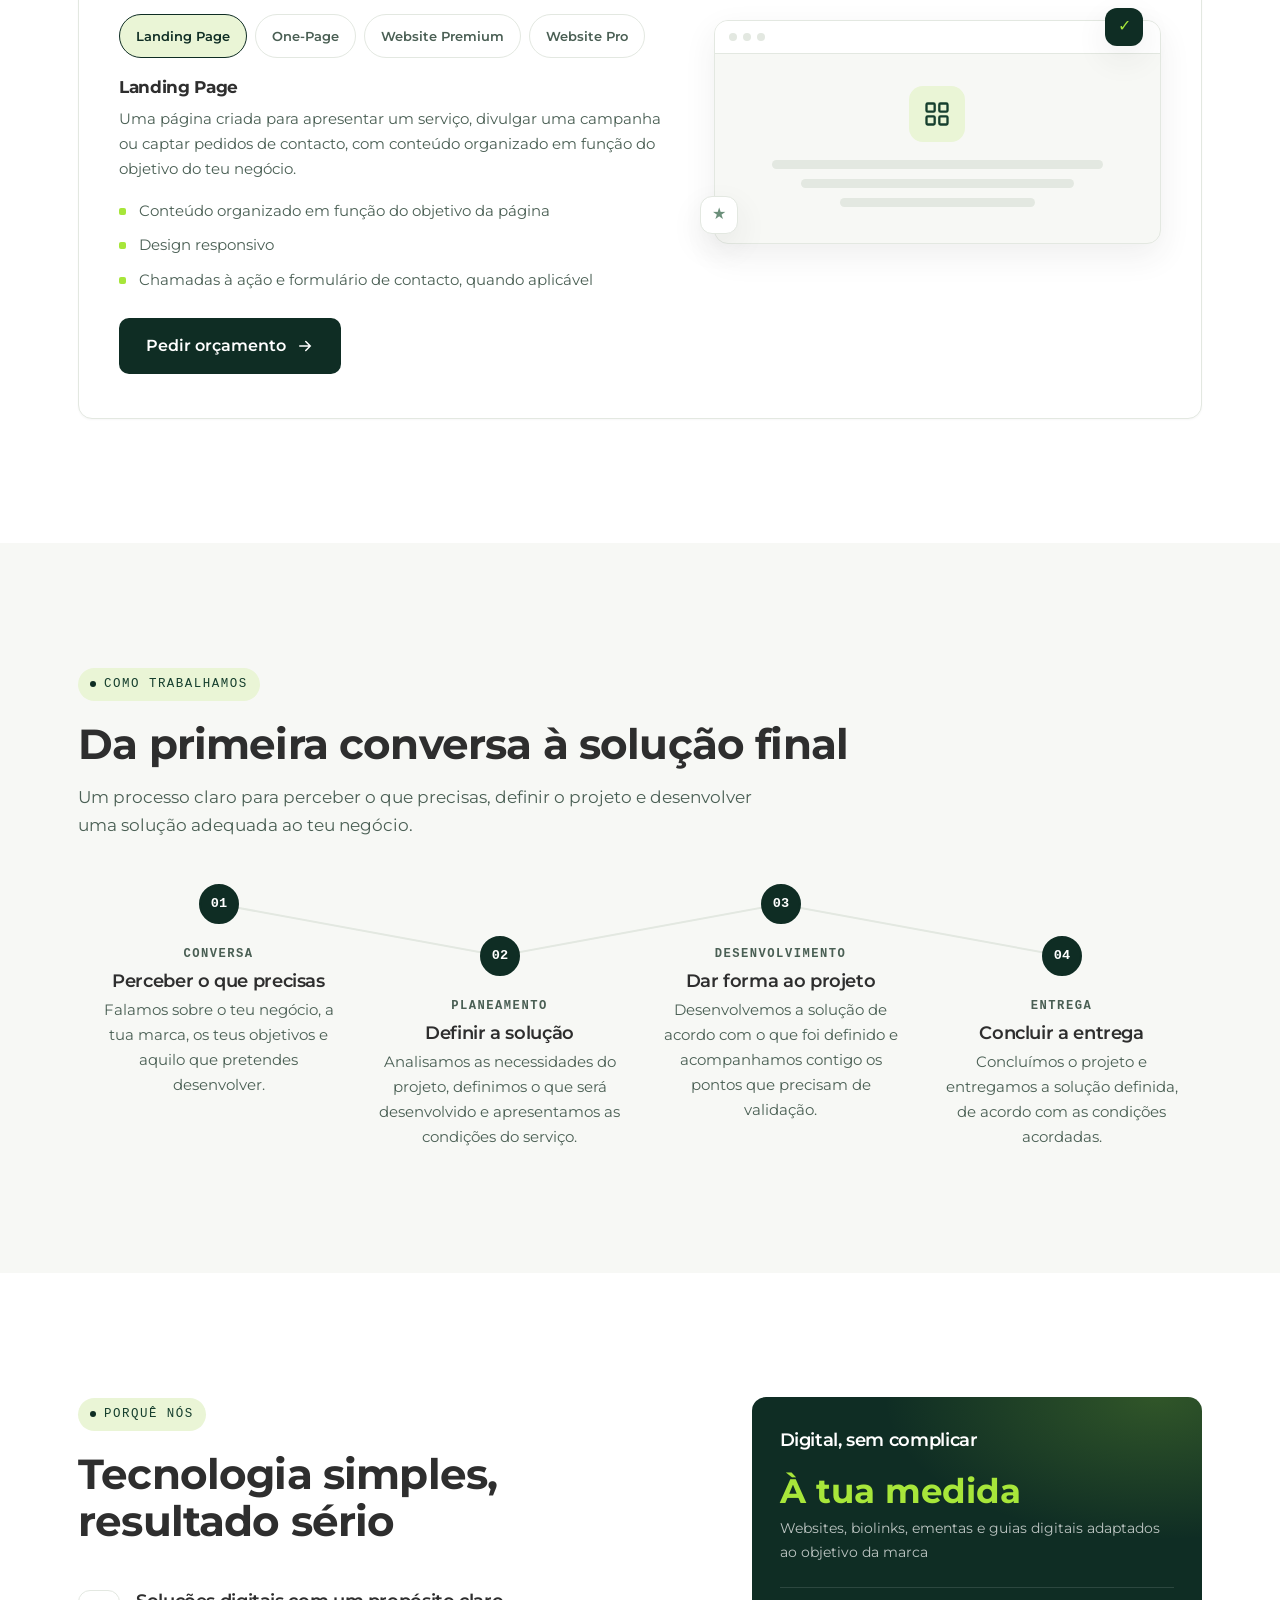
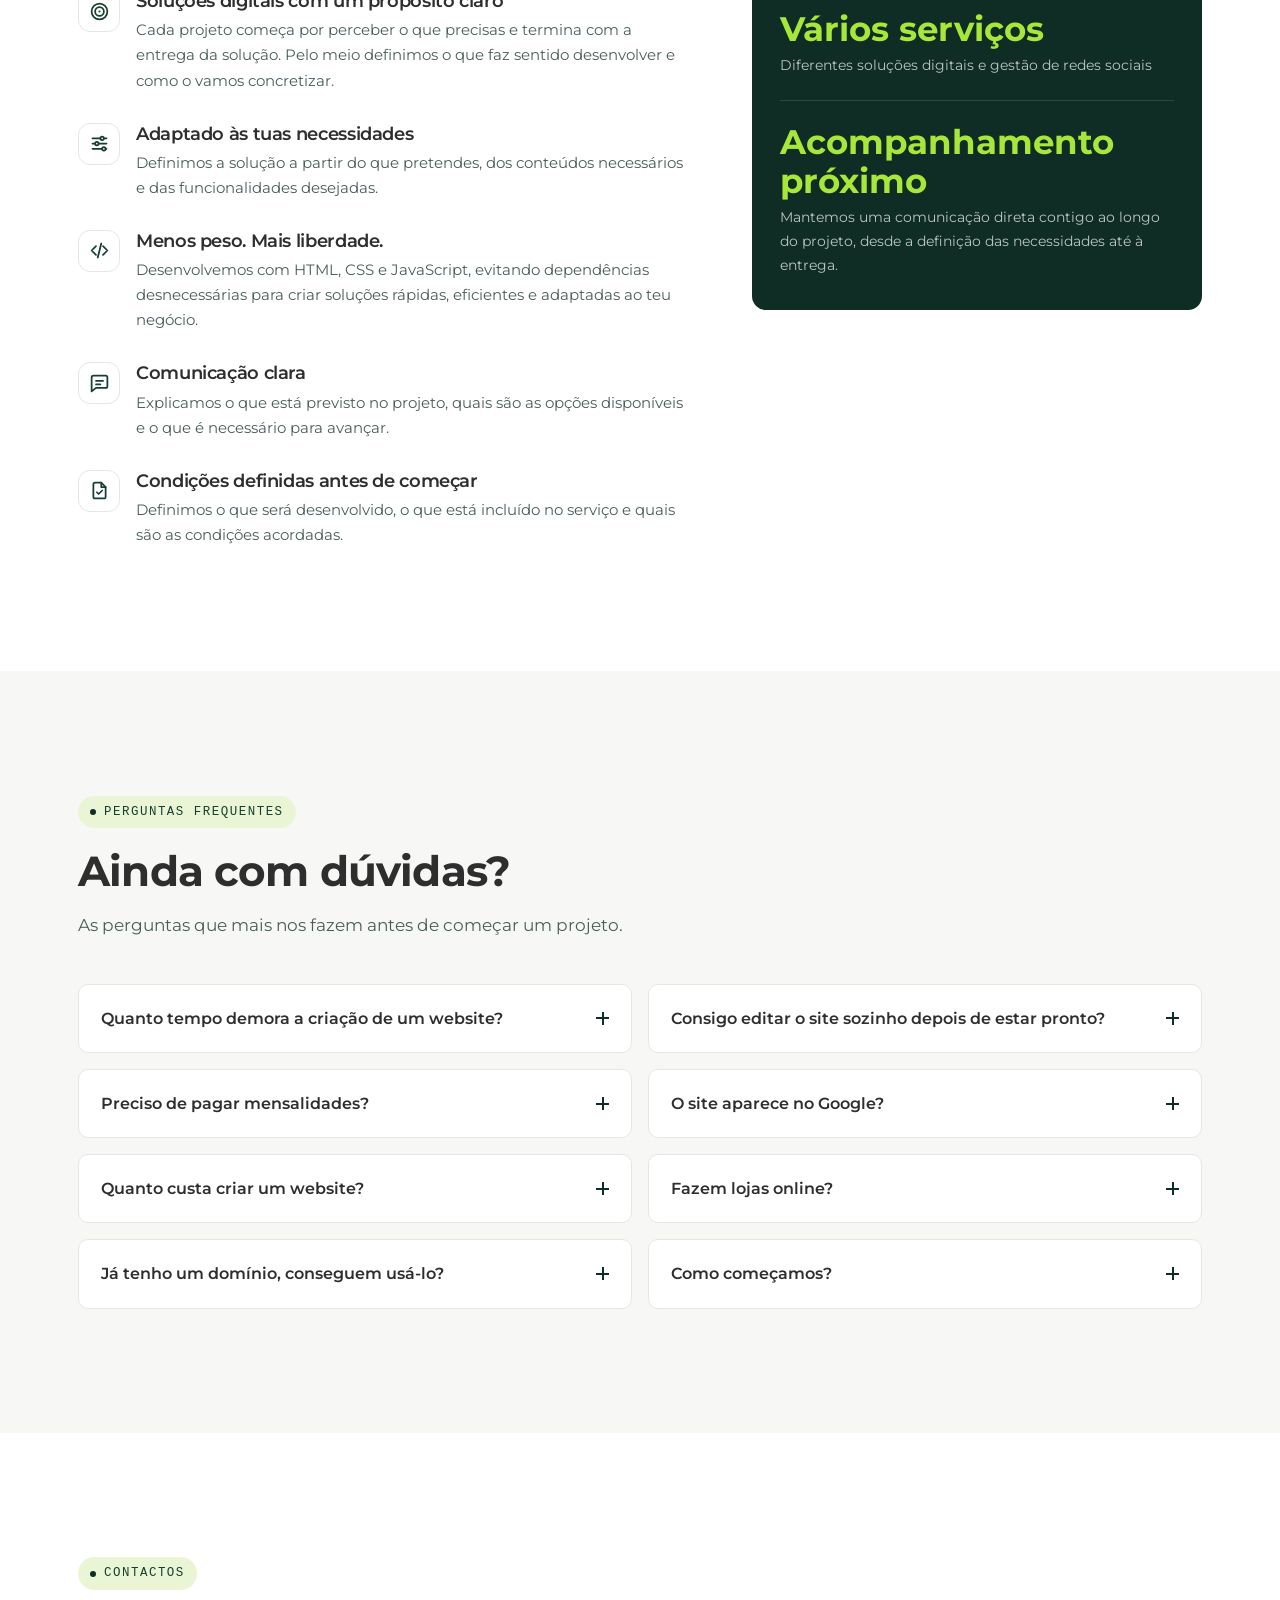
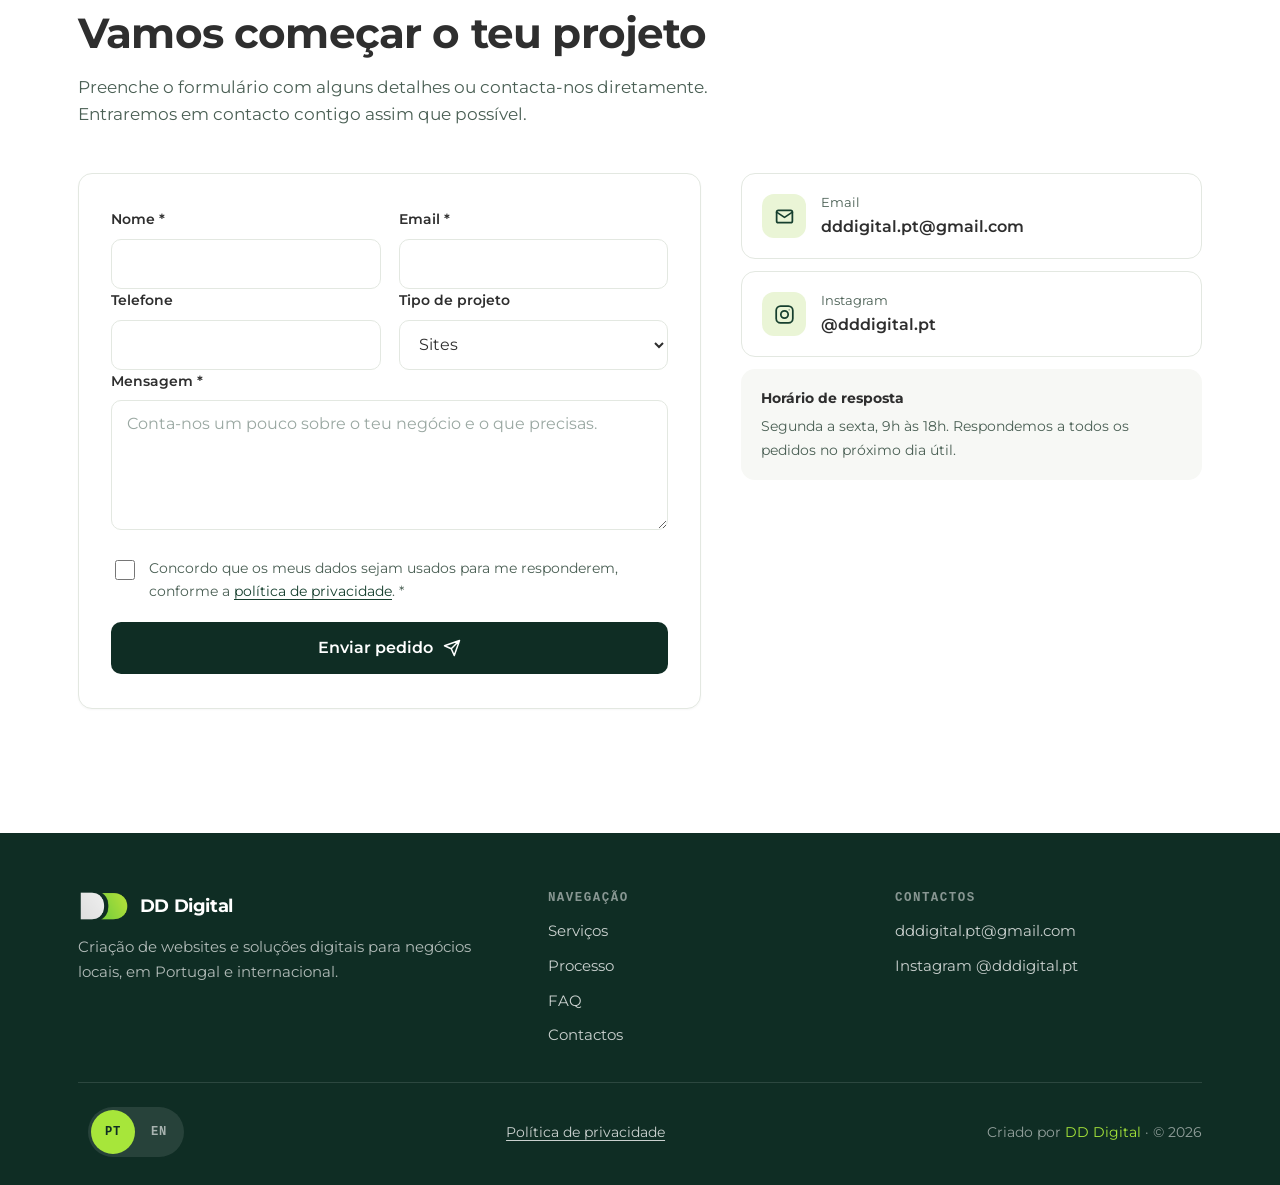
==== commit 08d23153: "Add files via upload" ====
--- a/index.html
+++ b/index.html
@@ -3,8 +3,9 @@
 <head>
 <meta charset="UTF-8">
 <meta name="viewport" content="width=device-width, initial-scale=1">
-<title>DD Digital — Websites e soluções digitais para negócios locais</title>
-<meta name="description" content="Criamos websites, biolinks, menus digitais e gerimos redes sociais, com soluções feitas à medida do teu negócio em Portugal. Pede o teu orçamento gratuito.">
+<title>Criação de Websites e Gestão de Redes Sociais | DD Digital</title>
+<meta name="description" content="Criação de websites, biolinks, ementas digitais e gestão de redes sociais para negócios em Portugal. Soluções à medida. Pede o teu orçamento gratuito.">
+<meta name="robots" content="index, follow, max-image-preview:large">
 <link rel="canonical" href="https://dddigital.pt/">
 
 <!-- Idiomas disponíveis, para o Google saber que esta página tem uma versão em inglês -->
@@ -19,18 +20,22 @@
 <!-- Partilha em redes sociais (Open Graph + Twitter) -->
 <meta property="og:type" content="website">
 <meta property="og:locale" content="pt_PT">
+<meta property="og:locale:alternate" content="en_US">
 <meta property="og:site_name" content="DD Digital">
-<meta property="og:title" content="DD Digital — Websites e soluções digitais para negócios locais">
-<meta property="og:description" content="Websites, biolinks, menus digitais e gestão de redes sociais, feitos à medida do teu negócio.">
+<meta property="og:title" content="Criação de Websites e Gestão de Redes Sociais | DD Digital">
+<meta property="og:description" content="Websites, biolinks, ementas digitais e gestão de redes sociais, feitos à medida do teu negócio. Pede o teu orçamento gratuito.">
 <meta property="og:url" content="https://dddigital.pt/">
-<meta property="og:image" content="https://dddigital.pt/img/og-image.webp">
+<meta property="og:image" content="https://dddigital.pt/img/og-image.png">
+<meta property="og:image:alt" content="DD Digital — websites, biolinks e soluções digitais para negócios">
 <meta property="og:image:width" content="1200">
 <meta property="og:image:height" content="630">
 <meta name="twitter:card" content="summary_large_image">
-<meta name="twitter:title" content="DD Digital — Websites e soluções digitais">
-<meta name="twitter:description" content="Websites, biolinks, menus digitais e redes sociais para o teu negócio.">
-<meta name="twitter:image" content="https://dddigital.pt/img/og-image.webp">
-
+<meta name="twitter:title" content="Criação de Websites e Redes Sociais | DD Digital">
+<meta name="twitter:description" content="Websites, biolinks, ementas digitais e gestão de redes sociais para o teu negócio em Portugal.">
+<meta name="twitter:image" content="https://dddigital.pt/img/og-image.png">
+<meta name="twitter:image:alt" content="DD Digital — websites, biolinks e soluções digitais para negócios">
+
+<link rel="preload" href="fonts/montserrat-var.woff2" as="font" type="font/woff2" crossorigin>
 <link rel="stylesheet" href="css/style.css">
 
 <!-- Dados estruturados: ajudam o Google a mostrar a DD Digital nas pesquisas locais -->
@@ -38,14 +43,42 @@
 {
   "@context": "https://schema.org",
   "@type": "ProfessionalService",
+  "@id": "https://dddigital.pt/#negocio",
   "name": "DD Digital",
   "url": "https://dddigital.pt/",
-  "image": "https://dddigital.pt/img/og-image.webp",
-  "description": "Criação de websites, biolinks, menus e guias digitais e gestão de redes sociais para negócios locais.",
-  "areaServed": ["Portugal"],
-  "priceRange": "€€",
+  "logo": "https://dddigital.pt/img/logo.webp",
+  "image": "https://dddigital.pt/img/og-image.png",
+  "description": "Criação de websites, landing pages, biolinks, ementas e guias digitais e gestão de redes sociais para negócios locais em Portugal, com atendimento remoto também a clientes internacionais.",
+  "areaServed": [{ "@type": "Country", "name": "Portugal" }],
+  "knowsLanguage": ["pt-PT", "en"],
   "email": "dddigital.pt@gmail.com",
-  "sameAs": ["https://www.instagram.com/dddigital.pt"]
+  "sameAs": ["https://www.instagram.com/dddigital.pt"],
+  "hasOfferCatalog": {
+    "@type": "OfferCatalog",
+    "name": "Serviços DD Digital",
+    "itemListElement": [
+      {
+        "@type": "Offer",
+        "itemOffered": { "@type": "Service", "name": "Criação de websites institucionais (landing page, one-page, premium e pro)" }
+      },
+      {
+        "@type": "Offer",
+        "itemOffered": { "@type": "Service", "name": "Biolinks personalizados" }
+      },
+      {
+        "@type": "Offer",
+        "itemOffered": { "@type": "Service", "name": "Ementas e guias digitais" }
+      },
+      {
+        "@type": "Offer",
+        "itemOffered": { "@type": "Service", "name": "Gestão de redes sociais" }
+      },
+      {
+        "@type": "Offer",
+        "itemOffered": { "@type": "Service", "name": "Manutenção de websites" }
+      }
+    ]
+  }
 }
 </script>
 <script type="application/ld+json">
@@ -61,7 +94,12 @@
     {
       "@type": "Question",
       "name": "Preciso de pagar mensalidades?",
-      "acceptedAnswer": { "@type": "Answer", "text": "Não. O projeto é pago uma vez, sem mensalidades obrigatórias. Só há custo recorrente se decidires contratar manutenção, atualizações de conteúdo ou um domínio próprio." }
+      "acceptedAnswer": { "@type": "Answer", "text": "Não. O projeto é pago uma vez, sem mensalidades obrigatórias, e oferecemos a manutenção do primeiro ano. Só há custo recorrente se decidires continuar com a manutenção depois desse período, contratar a gestão de redes sociais ou um domínio próprio." }
+    },
+    {
+      "@type": "Question",
+      "name": "Quanto custa criar um website?",
+      "acceptedAnswer": { "@type": "Answer", "text": "O valor depende do tipo de projeto e do que precisas, por isso não trabalhamos com preços fixos. Pede um orçamento gratuito, conta-nos o que pretendes e apresentamos-te as condições do serviço." }
     },
     {
       "@type": "Question",
@@ -130,9 +168,9 @@
   <section class="hero" id="inicio">
     <div class="wrap hero__interior">
       <div class="surge">
-        <h1>Soluções digitais pensadas para o teu negócio.</h1>
+        <h1>Websites e soluções digitais pensadas para o teu negócio.</h1>
         <p class="hero__texto">
-          Criamos websites, biolinks, menus e guias digitais e ajudamos marcas a gerir a presença nas redes sociais. Cada projeto parte das tuas necessidades, dos teus objetivos e da identidade do teu negócio.
+          Criamos websites, biolinks, ementas e guias digitais à medida do teu negócio. Também te ajudamos a gerir a presença da tua marca nas redes sociais, com soluções pensadas para as tuas necessidades e objetivos.
         </p>
         <div class="hero__accoes">
           <a href="#contactos" class="btn btn--principal">
@@ -159,16 +197,16 @@
   <div class="faixa-provas">
     <ul class="provas wrap">
       <li>
-        <svg viewBox="0 0 24 24" fill="none" stroke="currentColor" stroke-width="2" stroke-linecap="round" stroke-linejoin="round" aria-hidden="true"><circle cx="12" cy="12" r="9"/><path d="M12 7v5l3 3"/></svg>
-        <span><strong>Pensado para cada projeto</strong><br>As soluções são definidas de acordo com as necessidades e os objetivos de cada negócio.</span>
+        <svg viewBox="0 0 24 24" fill="none" stroke="currentColor" stroke-width="2" stroke-linecap="round" stroke-linejoin="round" aria-hidden="true"><path d="M4 6h9M17 6h3M4 12h3M11 12h9M4 18h11M19 18h1"/><circle cx="15" cy="6" r="2"/><circle cx="9" cy="12" r="2"/><circle cx="17" cy="18" r="2"/></svg>
+        <span><strong>Adaptado ao projeto</strong><br>Definimos a solução a partir das necessidades, dos objetivos e das características do teu negócio.</span>
       </li>
       <li>
-        <svg viewBox="0 0 24 24" fill="none" stroke="currentColor" stroke-width="2" stroke-linecap="round" stroke-linejoin="round" aria-hidden="true"><path d="M12 3v18M3 12h18"/></svg>
-        <span><strong>Preparado para diferentes ecrãs</strong><br>A experiência de utilização é pensada para computadores, tablets e telemóveis, conforme a solução.</span>
+        <svg viewBox="0 0 24 24" fill="none" stroke="currentColor" stroke-width="2" stroke-linecap="round" stroke-linejoin="round" aria-hidden="true"><rect x="2" y="4" width="14" height="10" rx="1.5"/><path d="M6 18h6M9 14v4"/><rect x="18" y="9" width="4" height="9" rx="1"/></svg>
+        <span><strong>Pensado para diferentes ecrãs</strong><br>Nos websites, trabalhamos a apresentação e a navegação para diferentes tamanhos de ecrã.</span>
       </li>
       <li>
-        <svg viewBox="0 0 24 24" fill="none" stroke="currentColor" stroke-width="2" stroke-linecap="round" stroke-linejoin="round" aria-hidden="true"><path d="M4 12l5 5L20 6"/></svg>
-        <span><strong>Comunicação sem complicações</strong><br>Explicamos as opções, o processo e o que está incluído em cada projeto.</span>
+        <svg viewBox="0 0 24 24" fill="none" stroke="currentColor" stroke-width="2" stroke-linecap="round" stroke-linejoin="round" aria-hidden="true"><path d="M14 3H7a2 2 0 00-2 2v14a2 2 0 002 2h10a2 2 0 002-2V8z"/><path d="M14 3v5h5"/><path d="M9 14l2 2 4-4"/></svg>
+        <span><strong>Condições claras</strong><br>Explicamos as opções disponíveis, o que está incluído e as condições de cada projeto.</span>
       </li>
     </ul>
   </div>
@@ -178,8 +216,8 @@
     <div class="wrap">
       <div class="cabecalho-seccao surge">
         <span class="etiqueta">Serviços</span>
-        <h2>O que podemos criar para o teu negócio</h2>
-        <p>Cada negócio tem necessidades diferentes. Desenvolvemos websites e soluções digitais para apresentar serviços, organizar informação, facilitar contactos e comunicar com os teus clientes.</p>
+        <h2>Websites, biolinks e soluções digitais para o teu negócio</h2>
+        <p>Cada negócio tem necessidades diferentes. Criamos soluções digitais para apresentar o teu negócio, disponibilizar informação útil e tornar os teus serviços mais acessíveis aos teus clientes.</p>
       </div>
 
       <div class="servicos-dashboard surge">
@@ -222,7 +260,7 @@
           <div class="painel-servico is-ativo" id="painel-sites" role="tabpanel" aria-labelledby="aba-sites" tabindex="0">
             <div class="painel-servico__texto">
               <h3>Sites institucionais</h3>
-              <p>Da landing page ao website mais completo — a estrutura certa para o objetivo do teu negócio.</p>
+              <p>Soluções para diferentes necessidades, desde páginas focadas num objetivo específico a websites com várias secções.</p>
               <!-- Sub-separadores: cada subserviço tem a sua explicação -->
               <div class="sub-abas" role="tablist" aria-label="Tipos de site">
                 <button class="sub-aba is-ativo" type="button" role="tab" id="sub-sites-landing" aria-controls="subpainel-sites-landing" aria-selected="true">Landing Page</button>
@@ -232,11 +270,11 @@
               </div>
               <div class="sub-painel is-ativo" id="subpainel-sites-landing" role="tabpanel" aria-labelledby="sub-sites-landing" tabindex="0">
                 <h4>Landing Page</h4>
-                <p>Apresenta um serviço, divulga uma campanha ou recebe pedidos de contacto através de uma página estruturada em torno de um objetivo específico.</p>
-                <ul class="servico__lista">
-                  <li>Estrutura focada no objetivo</li>
+                <p>Uma página criada para apresentar um serviço, divulgar uma campanha ou captar pedidos de contacto, com conteúdo organizado em função do objetivo do teu negócio.</p>
+                <ul class="servico__lista">
+                  <li>Conteúdo organizado em função do objetivo da página</li>
                   <li>Design responsivo</li>
-                  <li>Chamadas à ação e formulário, conforme o projeto</li>
+                  <li>Chamadas à ação e formulário de contacto, quando aplicável</li>
                 </ul>
                 <a href="#contactos" class="btn btn--principal">
                   Pedir orçamento
@@ -245,12 +283,12 @@
               </div>
               <div class="sub-painel" id="subpainel-sites-onepage" role="tabpanel" aria-labelledby="sub-sites-onepage" tabindex="0" hidden>
                 <h4>One-Page</h4>
-                <p>Todo o teu negócio numa só página. Reúne a apresentação da empresa, os serviços, os contactos e outras informações numa página organizada por secções.</p>
-                <ul class="servico__lista">
-                  <li>Secções adaptadas ao negócio</li>
-                  <li>Navegação simples</li>
-                  <li>Ideal para negócios com poucos serviços</li>
-                  <li>Estrutura organizada para SEO</li>
+                <p>Apresenta o teu negócio, os serviços, os contactos e outras informações importantes numa única página, organizada por secções.</p>
+                <ul class="servico__lista">
+                  <li>Conteúdo organizado por secções</li>
+                  <li>Navegação simples entre secções</li>
+                  <li>Adequado para negócios com informação que pode ser reunida numa só página</li>
+                  <li>Conteúdo estruturado para facilitar a leitura nos motores de pesquisa</li>
                 </ul>
                 <a href="#contactos" class="btn btn--principal">
                   Pedir orçamento
@@ -259,11 +297,11 @@
               </div>
               <div class="sub-painel" id="subpainel-sites-premium" role="tabpanel" aria-labelledby="sub-sites-premium" tabindex="0" hidden>
                 <h4>Website Premium</h4>
-                <p>Organiza os diferentes serviços e áreas do negócio em páginas próprias, com uma estrutura adaptada aos teus conteúdos.</p>
-                <ul class="servico__lista">
-                  <li>Páginas dedicadas a cada tema</li>
-                  <li>Estrutura preparada para desenvolver conteúdos</li>
-                  <li>Cabeçalho, navegação e rodapé consistentes em todas as páginas</li>
+                <p>Um website com várias páginas para apresentar a tua empresa, os teus serviços e outras informações relevantes, de forma organizada e adaptada ao teu negócio.</p>
+                <ul class="servico__lista">
+                  <li>Até 3 páginas dedicadas aos conteúdos do teu negócio</li>
+                  <li>Estrutura de conteúdos organizada por página</li>
+                  <li>Navegação consistente entre páginas</li>
                 </ul>
                 <a href="#contactos" class="btn btn--principal">
                   Pedir orçamento
@@ -272,11 +310,11 @@
               </div>
               <div class="sub-painel" id="subpainel-sites-pro" role="tabpanel" aria-labelledby="sub-sites-pro" tabindex="0" hidden>
                 <h4>Website Pro</h4>
-                <p>A solução mais completa, para projetos que precisam de funcionalidades à medida, definidas contigo desde o início.</p>
-                <ul class="servico__lista">
-                  <li>Funcionalidades à medida do projeto</li>
-                  <li>Estrutura pensada em conjunto contigo</li>
-                  <li>Acompanhamento mais próximo</li>
+                <p>Um website com mais páginas para negócios que precisem de apresentar diferentes serviços, áreas ou conteúdos com maior detalhe.</p>
+                <ul class="servico__lista">
+                  <li>Até 6 páginas dedicadas aos conteúdos do teu negócio</li>
+                  <li>Conteúdos organizados de acordo com as necessidades do projeto</li>
+                  <li>Navegação consistente entre páginas</li>
                 </ul>
                 <a href="#contactos" class="btn btn--principal">
                   Pedir orçamento
@@ -305,11 +343,11 @@
           <div class="painel-servico" id="painel-biolinks" role="tabpanel" aria-labelledby="aba-biolinks" tabindex="0" hidden>
             <div class="painel-servico__texto">
               <h3>Biolinks</h3>
-              <p>A tua página de ligações para o Instagram e outras redes sociais, com o teu visual — não um modelo genérico, mas um visual alinhado com a tua marca.</p>
+              <p>Uma página com ligações para os teus canais, serviços, contactos e outros conteúdos relevantes, personalizada de acordo com a identidade da tua marca.</p>
               <ul class="servico__lista">
-                <li>Todas as ligações num só sítio</li>
-                <li>Visual alinhado com a tua marca</li>
-                <li>Opção de domínio próprio ou endereço DD Digital</li>
+                <li>Várias ligações organizadas numa só página</li>
+                <li>Personalização adequada à tua marca</li>
+                <li>Possibilidade de utilizar domínio próprio ou um endereço associado à DD Digital, conforme opção escolhida</li>
               </ul>
               <a href="#contactos" class="btn btn--principal">
                 Pedir orçamento
@@ -336,8 +374,8 @@
           <!-- SOLUÇÕES DIGITAIS -->
           <div class="painel-servico" id="painel-solucoes" role="tabpanel" aria-labelledby="aba-solucoes" tabindex="0" hidden>
             <div class="painel-servico__texto">
-              <h3>Soluções Digitais</h3>
-              <p>Ferramentas digitais feitas à medida do teu negócio — sempre atualizadas, sem precisares de imprimir de novo.</p>
+              <h3>Soluções digitais</h3>
+              <p>Disponibiliza ementas e guias digitais aos teus clientes, com informação organizada e acessível online.</p>
               <!-- Sub-separadores: cada subserviço tem a sua explicação -->
               <div class="sub-abas" role="tablist" aria-label="Tipos de solução digital">
                 <button class="sub-aba is-ativo" type="button" role="tab" id="sub-solucoes-ementas" aria-controls="subpainel-solucoes-ementas" aria-selected="true">Ementas</button>
@@ -345,11 +383,12 @@
               </div>
               <div class="sub-painel is-ativo" id="subpainel-solucoes-ementas" role="tabpanel" aria-labelledby="sub-solucoes-ementas" tabindex="0">
                 <h4>Ementas</h4>
-                <p>Menus digitais acessíveis por código QR na mesa, na montra ou no balcão. Os clientes abrem a ementa no telemóvel de forma rápida e fácil.</p>
-                <ul class="servico__lista">
-                  <li>Código QR para a mesa ou a montra</li>
-                  <li>Design personalizado, moderno e dinâmico</li>
-                  <li>Funciona em qualquer telemóvel</li>
+                <p>Disponibiliza a ementa do teu estabelecimento através de um código QR. Os clientes podem consultar os pratos e as informações que disponibilizares diretamente no telemóvel.</p>
+                <ul class="servico__lista">
+                  <li>Acesso à ementa através de código QR ou ligação</li>
+                  <li>Apresentação visual adaptada à identidade do estabelecimento</li>
+                  <li>Consulta em dispositivos móveis</li>
+                  <li>Possibilidade de utilizar domínio próprio ou um endereço associado à DD Digital, conforme opção escolhida</li>
                 </ul>
                 <a href="#contactos" class="btn btn--principal">
                   Pedir orçamento
@@ -358,40 +397,32 @@
               </div>
               <div class="sub-painel" id="subpainel-solucoes-guias" role="tabpanel" aria-labelledby="sub-solucoes-guias" tabindex="0" hidden>
                 <h4>Guias</h4>
-                <p>Guias digitais para os teus clientes ou hóspedes: informação útil, regras, recomendações e contactos, sempre à mão e sempre atualizados.</p>
-                <ul class="servico__lista">
-                  <li>Toda a informação num só sítio</li>
-                  <li>Acesso por código QR ou ligação</li>
-                  <li>Design alinhado com a marca</li>
-                </ul>
-                <a href="#contactos" class="btn btn--principal">
-                  Pedir orçamento
-                  <svg viewBox="0 0 24 24" fill="none" stroke="currentColor" stroke-width="2" stroke-linecap="round" aria-hidden="true"><path d="M5 12h14M13 6l6 6-6 6"/></svg>
-                </a>
-              </div>
-              <p class="sub-nota"><strong>E muito mais.</strong> Não ficamos por aqui: também criamos outras soluções digitais personalizadas, feitas à medida do teu negócio. Fala connosco!</p>
-            </div>
-            <div class="painel-servico__visual" aria-hidden="true">
-              <div class="maqueta">
-                <div class="maqueta__barra"><span></span><span></span><span></span></div>
-                <div class="maqueta__corpo">
-                  <span class="maqueta__icone">
-                    <svg viewBox="0 0 24 24" fill="none" stroke="currentColor" stroke-width="2" stroke-linecap="round" stroke-linejoin="round"><rect x="3" y="3" width="18" height="18" rx="2"/><path d="M8 8h1v1H8zM8 15h1v1H8zM15 8h1v1h-1zM12 8v1M8 12h1M15 12v4M12 15h4v4h-4z"/></svg>
-                  </span>
-                  <span class="maqueta__linha maqueta__linha--larga"></span>
-                  <span class="maqueta__linha"></span>
-                  <span class="maqueta__linha maqueta__linha--curta"></span>
-                </div>
-              </div>
-              <span class="maqueta__cracha maqueta__cracha--1">✓</span>
-              <span class="maqueta__cracha maqueta__cracha--2">★</span>
-            </div>
+                <p>Guias digitais para partilhar com os teus clientes ou hóspedes, com informação útil, regras, recomendações e contactos num só lugar.</p>
+                <ul class="servico__lista">
+                  <li>Informação organizada num só local</li>
+                  <li>Acesso através de código QR ou ligação</li>
+                  <li>Apresentação visual alinhada com a identidade da marca</li>
+                  <li>Possibilidade de utilizar domínio próprio ou um endereço associado à DD Digital, conforme opção escolhida</li>
+                </ul>
+                <a href="#contactos" class="btn btn--principal">
+                  Pedir orçamento
+                  <svg viewBox="0 0 24 24" fill="none" stroke="currentColor" stroke-width="2" stroke-linecap="round" aria-hidden="true"><path d="M5 12h14M13 6l6 6-6 6"/></svg>
+                </a>
+              </div>
+              <p class="sub-nota"><strong>Precisas de outra solução digital?</strong> <br> Se tens outra ideia em mente, conta-nos o que precisas. Podemos avaliar contigo a possibilidade de desenvolver uma solução adequada ao teu projeto.</p>
+            </div>
+            <!-- Imagem do serviço. Para trocar, substitui o ficheiro em img/ mantendo o nome: servico-ementas.webp -->
+            <figure class="painel-servico__visual painel-servico__visual--foto painel-servico__visual--vertical">
+              <img src="img/servico-ementas.webp" srcset="img/servico-ementas-560.webp 560w, img/servico-ementas.webp 1000w"
+                   sizes="(min-width: 900px) 380px, 340px" width="1000" height="1200"
+                   alt="Ementa digital num telemóvel, com pratos organizados por categorias, e código QR para aceder à ementa" loading="lazy" decoding="async">
+            </figure>
           </div>
 
           <!-- REDES SOCIAIS -->
-          <div class="painel-servico" id="painel-redes" role="tabpanel" aria-labelledby="aba-redes" tabindex="0" hidden>
+          <div class="painel-servico painel-servico--foto-larga" id="painel-redes" role="tabpanel" aria-labelledby="aba-redes" tabindex="0" hidden>
             <div class="painel-servico__texto">
-              <h3>Gestão de Redes Sociais</h3>
+              <h3>Gestão de redes sociais</h3>
               <p>Conteúdo e gestão para manter as tuas redes sociais ativas, sem ter de tratar disso sozinho.</p>
               <!-- Sub-separadores: cada subserviço tem a sua explicação -->
               <div class="sub-abas" role="tablist" aria-label="Planos de redes sociais">
@@ -439,27 +470,18 @@
                 </a>
               </div>
             </div>
-            <div class="painel-servico__visual" aria-hidden="true">
-              <div class="maqueta">
-                <div class="maqueta__barra"><span></span><span></span><span></span></div>
-                <div class="maqueta__corpo">
-                  <span class="maqueta__icone">
-                    <svg viewBox="0 0 24 24" fill="none" stroke="currentColor" stroke-width="2" stroke-linecap="round" stroke-linejoin="round"><path d="M3 10v4a1 1 0 001 1h2l7 4V5l-7 4H4a1 1 0 00-1 1z"/><path d="M19 8a5 5 0 010 8"/></svg>
-                  </span>
-                  <span class="maqueta__linha maqueta__linha--larga"></span>
-                  <span class="maqueta__linha"></span>
-                  <span class="maqueta__linha maqueta__linha--curta"></span>
-                </div>
-              </div>
-              <span class="maqueta__cracha maqueta__cracha--1">✓</span>
-              <span class="maqueta__cracha maqueta__cracha--2">★</span>
-            </div>
+            <!-- Imagem do serviço. Para trocar, substitui o ficheiro em img/ mantendo o nome: servico-redes-sociais.webp -->
+            <figure class="painel-servico__visual painel-servico__visual--foto">
+              <img src="img/servico-redes-sociais.webp" srcset="img/servico-redes-sociais-600.webp 600w, img/servico-redes-sociais.webp 1100w"
+                   sizes="(min-width: 900px) 560px, 92vw" width="1100" height="734"
+                   alt="Perfil de Instagram num telemóvel e publicações para Instagram, Facebook e LinkedIn" loading="lazy" decoding="async">
+            </figure>
           </div>
 
           <!-- MANUTENÇÃO -->
-          <div class="painel-servico" id="painel-manutencao" role="tabpanel" aria-labelledby="aba-manutencao" tabindex="0" hidden>
+          <div class="painel-servico painel-servico--foto-larga" id="painel-manutencao" role="tabpanel" aria-labelledby="aba-manutencao" tabindex="0" hidden>
             <div class="painel-servico__texto">
-              <h3>Manutenção</h3>
+              <h3>Manutenção de websites</h3>
               <p>Depois do site estar no ar, continuamos por perto — atualizações, correções e pequenas melhorias.</p>
               <!-- Sub-separadores: cada subserviço tem a sua explicação -->
               <div class="sub-abas" role="tablist" aria-label="Planos de manutenção">
@@ -470,44 +492,38 @@
                 <h4>Semestral</h4>
                 <p>Revisão e atualizações do site a cada seis meses, para o manteres sempre em dia.</p>
                 <ul class="servico__lista">
-                  <li>Revisão geral do site</li>
-                  <li>Atualizações e pequenas correções</li>
-                  <li>Duas revisões por ano</li>
-                </ul>
-                <a href="#contactos" class="btn btn--principal">
-                  Pedir orçamento
-                  <svg viewBox="0 0 24 24" fill="none" stroke="currentColor" stroke-width="2" stroke-linecap="round" aria-hidden="true"><path d="M5 12h14M13 6l6 6-6 6"/></svg>
-                </a>
+                  <li>Garantia de funcionamento do site durante 6 meses</li>
+                  <li>Backup mensal</li>
+                  <li>Alterações e atualizações de conteúdo</li>
+                </ul>
+                <a href="#contactos" class="btn btn--principal">
+                  Pedir orçamento
+                  <svg viewBox="0 0 24 24" fill="none" stroke="currentColor" stroke-width="2" stroke-linecap="round" aria-hidden="true"><path d="M5 12h14M13 6l6 6-6 6"/></svg>
+                </a>
+               <p class="sub-nota"><strong>Nota:</strong> Alterações profundas e de design, criação de novas páginas e secções não estão incluídas. Sob consulta.</p>
+
               </div>
               <div class="sub-painel" id="subpainel-manutencao-anual" role="tabpanel" aria-labelledby="sub-manutencao-anual" tabindex="0" hidden>
                 <h4>Anual</h4>
                 <p>Acompanhamento e atualizações ao longo de todo o ano, para teres o site sempre em boas mãos.</p>
                 <ul class="servico__lista">
-                  <li>Acompanhamento durante todo o ano</li>
-                  <li>Atualizações e correções</li>
+                  <li>Garantia de funcionamento do site durante 1 ano</li>
+                  <li>Backup mensal</li>
                   <li>Pequenas melhorias sempre que fizerem sentido</li>
                 </ul>
                 <a href="#contactos" class="btn btn--principal">
                   Pedir orçamento
                   <svg viewBox="0 0 24 24" fill="none" stroke="currentColor" stroke-width="2" stroke-linecap="round" aria-hidden="true"><path d="M5 12h14M13 6l6 6-6 6"/></svg>
                 </a>
-              </div>
-            </div>
-            <div class="painel-servico__visual" aria-hidden="true">
-              <div class="maqueta">
-                <div class="maqueta__barra"><span></span><span></span><span></span></div>
-                <div class="maqueta__corpo">
-                  <span class="maqueta__icone">
-                    <svg viewBox="0 0 24 24" fill="none" stroke="currentColor" stroke-width="2" stroke-linecap="round" stroke-linejoin="round"><path d="M14.7 6.3a4 4 0 10-5.4 5.4L3 18v3h3l6.3-6.3a4 4 0 005.4-5.4l-2.8 2.8-2-2 2.8-2.8z"/></svg>
-                  </span>
-                  <span class="maqueta__linha maqueta__linha--larga"></span>
-                  <span class="maqueta__linha"></span>
-                  <span class="maqueta__linha maqueta__linha--curta"></span>
-                </div>
-              </div>
-              <span class="maqueta__cracha maqueta__cracha--1">✓</span>
-              <span class="maqueta__cracha maqueta__cracha--2">★</span>
-            </div>
+                <p class="sub-nota"><strong>Nota:</strong> Alterações profundas e de design, criação de novas páginas e secções não estão incluídas. Sob consulta.</p>
+              </div>
+            </div>
+            <!-- Imagem do serviço. Para trocar, substitui o ficheiro em img/ mantendo o nome: servico-manutencao.webp -->
+            <figure class="painel-servico__visual painel-servico__visual--foto">
+              <img src="img/servico-manutencao.webp" srcset="img/servico-manutencao-640.webp 640w, img/servico-manutencao.webp 1200w"
+                   sizes="(min-width: 900px) 560px, 92vw" width="1200" height="600"
+                   alt="Portátil com a lista de manutenção do site: atualizações, correções, cópias de segurança e monitorização" loading="lazy" decoding="async">
+            </figure>
           </div>
         </div>
       </div>
@@ -519,8 +535,8 @@
     <div class="wrap">
       <div class="cabecalho-seccao surge">
         <span class="etiqueta">Como trabalhamos</span>
-        <h2>Do primeiro contacto ao site no ar</h2>
-        <p>Um processo simples e transparente, sem jargão técnico — sempre a saber o que está a acontecer e porquê.</p>
+        <h2>Da primeira conversa à solução final</h2>
+        <p>Um processo claro para perceber o que precisas, definir o projeto e desenvolver uma solução adequada ao teu negócio.</p>
       </div>
 
       <div class="caminho">
@@ -531,32 +547,32 @@
           <span class="caminho__marca">01</span>
           <div class="caminho__conteudo">
             <span class="caminho__fase">Conversa</span>
-            <h3>Perceber o teu negócio</h3>
-            <p>Falamos sobre o que fazes, quem são os teus clientes e o que o site precisa de alcançar.</p>
+            <h3>Perceber o que precisas</h3>
+            <p>Falamos sobre o teu negócio, a tua marca, os teus objetivos e aquilo que pretendes desenvolver.</p>
           </div>
         </div>
         <div class="caminho__passo surge">
           <span class="caminho__marca">02</span>
           <div class="caminho__conteudo">
-            <span class="caminho__fase">Direção visual</span>
-            <h3>Um visual só teu</h3>
-            <p>Propomos cores, tipografia e estilo próprios — nunca o mesmo modelo usado noutro site.</p>
+            <span class="caminho__fase">Planeamento</span>
+            <h3>Definir a solução</h3>
+            <p>Analisamos as necessidades do projeto, definimos o que será desenvolvido e apresentamos as condições do serviço.</p>
           </div>
         </div>
         <div class="caminho__passo surge">
           <span class="caminho__marca">03</span>
           <div class="caminho__conteudo">
-            <span class="caminho__fase">Construção</span>
-            <h3>O site a ganhar forma</h3>
-            <p>Construímos o site, mostramos o progresso e ajustamos contigo até estar como queres.</p>
+            <span class="caminho__fase">Desenvolvimento</span>
+            <h3>Dar forma ao projeto</h3>
+            <p>Desenvolvemos a solução de acordo com o que foi definido e acompanhamos contigo os pontos que precisam de validação.</p>
           </div>
         </div>
         <div class="caminho__passo surge">
           <span class="caminho__marca">04</span>
           <div class="caminho__conteudo">
-            <span class="caminho__fase">Lançamento</span>
-            <h3>No ar, com apoio</h3>
-            <p>Publicamos o site, explicamos como editar o essencial e ficamos disponíveis depois do lançamento.</p>
+            <span class="caminho__fase">Entrega</span>
+            <h3>Concluir a entrega</h3>
+            <p>Concluímos o projeto e entregamos a solução definida, de acordo com as condições acordadas.</p>
           </div>
         </div>
       </div>
@@ -575,57 +591,66 @@
         <div class="razoes">
           <div class="razao surge">
             <span class="razao__icone">
-              <svg viewBox="0 0 24 24" fill="none" stroke="currentColor" stroke-width="2" stroke-linecap="round" stroke-linejoin="round" aria-hidden="true"><path d="M13 2L3 14h7l-1 8 11-14h-7l1-6z"/></svg>
+              <svg viewBox="0 0 24 24" fill="none" stroke="currentColor" stroke-width="2" stroke-linecap="round" stroke-linejoin="round" aria-hidden="true"><circle cx="12" cy="12" r="9"/><circle cx="12" cy="12" r="5"/><circle cx="12" cy="12" r="1.2" fill="currentColor" stroke="none"/></svg>
             </span>
             <div>
-              <h3>Carregamento quase instantâneo</h3>
-              <p>Sem frameworks pesados nem código a mais. Só HTML, CSS e JavaScript puros, otimizados ao detalhe.</p>
+              <h3>Soluções digitais com um propósito claro</h3>
+              <p>Cada projeto começa por perceber o que precisas e termina com a entrega da solução. Pelo meio definimos o que faz sentido desenvolver e como o vamos concretizar.</p>
             </div>
           </div>
           <div class="razao surge">
             <span class="razao__icone">
-              <svg viewBox="0 0 24 24" fill="none" stroke="currentColor" stroke-width="2" stroke-linecap="round" stroke-linejoin="round" aria-hidden="true"><circle cx="11" cy="11" r="7"/><path d="M21 21l-4.3-4.3"/></svg>
+              <svg viewBox="0 0 24 24" fill="none" stroke="currentColor" stroke-width="2" stroke-linecap="round" stroke-linejoin="round" aria-hidden="true"><path d="M4 6h9M17 6h3M4 12h3M11 12h9M4 18h11M19 18h1"/><circle cx="15" cy="6" r="2"/><circle cx="9" cy="12" r="2"/><circle cx="17" cy="18" r="2"/></svg>
             </span>
             <div>
-              <h3>Mais do que presença online</h3>
-              <p>Criamos ferramentas digitais que ajudam o teu negócio a destacar-se, chegar a mais pessoas e crescer.</p>
+              <h3>Adaptado às tuas necessidades</h3>
+              <p>Definimos a solução a partir do que pretendes, dos conteúdos necessários e das funcionalidades desejadas.</p>
             </div>
           </div>
           <div class="razao surge">
             <span class="razao__icone">
-              <svg viewBox="0 0 24 24" fill="none" stroke="currentColor" stroke-width="2" stroke-linecap="round" stroke-linejoin="round" aria-hidden="true"><path d="M4 12l5 5L20 6"/></svg>
+              <svg viewBox="0 0 24 24" fill="none" stroke="currentColor" stroke-width="2" stroke-linecap="round" stroke-linejoin="round" aria-hidden="true"><path d="M8 7l-5 5 5 5M16 7l5 5-5 5M14 4l-4 16"/></svg>
             </span>
             <div>
-              <h3>Nada de templates genéricos</h3>
-              <p>Cada produto tem uma direção visual própria, pensada para o teu negócio — nunca copiada de outro cliente.</p>
+              <h3>Menos peso. Mais liberdade.</h3>
+              <p>Desenvolvemos com HTML, CSS e JavaScript, evitando dependências desnecessárias para criar soluções rápidas, eficientes e adaptadas ao teu negócio.</p>
             </div>
           </div>
           <div class="razao surge">
             <span class="razao__icone">
-              <svg viewBox="0 0 24 24" fill="none" stroke="currentColor" stroke-width="2" stroke-linecap="round" stroke-linejoin="round" aria-hidden="true"><path d="M8 9h8M8 13h5"/><rect x="3" y="4" width="18" height="16" rx="2"/></svg>
+              <svg viewBox="0 0 24 24" fill="none" stroke="currentColor" stroke-width="2" stroke-linecap="round" stroke-linejoin="round" aria-hidden="true"><path d="M21 15a2 2 0 01-2 2H8l-5 4V5a2 2 0 012-2h14a2 2 0 012 2z"/><path d="M8 9h8M8 13h5"/></svg>
             </span>
             <div>
-              <h3>Falamos a tua língua</h3>
-              <p>Sem jargão técnico. Explicamos cada decisão em linguagem simples e deixamos o código comentado para ti.</p>
+              <h3>Comunicação clara</h3>
+              <p>Explicamos o que está previsto no projeto, quais são as opções disponíveis e o que é necessário para avançar.</p>
+            </div>
+          </div>
+          <div class="razao surge">
+            <span class="razao__icone">
+              <svg viewBox="0 0 24 24" fill="none" stroke="currentColor" stroke-width="2" stroke-linecap="round" stroke-linejoin="round" aria-hidden="true"><path d="M14 3H7a2 2 0 00-2 2v14a2 2 0 002 2h10a2 2 0 002-2V8z"/><path d="M14 3v5h5"/><path d="M9 14l2 2 4-4"/></svg>
+            </span>
+            <div>
+              <h3>Condições definidas antes de começar</h3>
+              <p>Definimos o que será desenvolvido, o que está incluído no serviço e quais são as condições acordadas.</p>
             </div>
           </div>
         </div>
       </div>
 
       <div class="numeros surge">
-        <h3>O que isto significa na prática</h3>
+        <h3>Digital, sem complicar</h3>
         <div class="numeros__lista">
           <div class="numeros__item">
-            <span class="numeros__valor">100%</span>
-            <p>responsivo — telemóvel, tablet e computador, sempre testado nos três</p>
+            <span class="numeros__valor">À tua medida</span>
+            <p>Websites, biolinks, ementas e guias digitais adaptados ao objetivo da marca</p>
           </div>
           <div class="numeros__item">
-            <span class="numeros__valor">Único</span>
-            <p>cada site tem uma direção visual própria, nunca copiada de outro cliente</p>
+            <span class="numeros__valor">Vários serviços</span>
+            <p>Diferentes soluções digitais e gestão de redes sociais</p>
           </div>
           <div class="numeros__item">
-            <span class="numeros__valor">1x</span>
-            <p>pagamento único do projeto, sem mensalidades obrigatórias</p>
+            <span class="numeros__valor">Acompanhamento próximo</span>
+            <p>Mantemos uma comunicação direta contigo ao longo do projeto, desde a definição das necessidades até à entrega.</p>
           </div>
         </div>
       </div>
@@ -642,34 +667,44 @@
       </div>
 
       <div class="faq surge">
-        <details>
-          <summary>Quanto tempo demora a criação de um website?</summary>
-          <div class="faq__resposta">Uma landing page ou site one-page fica pronto, em média, em 1 a 2 semanas depois de recebermos os textos e as imagens finais. Um site multi-página demora normalmente entre 2 a 4 semanas.</div>
-        </details>
-        <details>
-          <summary>Preciso de pagar mensalidades?</summary>
-          <div class="faq__resposta">Não. O projeto é pago uma vez, sem mensalidades obrigatórias. Só há custo recorrente se decidires contratar manutenção, atualizações de conteúdo ou um domínio próprio.</div>
-        </details>
-        <details>
-          <summary>Já tenho um domínio, conseguem usá-lo?</summary>
-          <div class="faq__resposta">Sim. Ligamos o teu domínio atual ao novo site. Se ainda não tiveres domínio, ajudamos a escolher e a registar um.</div>
-        </details>
-        <details>
-          <summary>Consigo editar o site sozinho depois de estar pronto?</summary>
-          <div class="faq__resposta">Sim, para alterações simples como textos, fotos ou horários. Entregamos o código comentado e explicamos, em linguagem simples, onde e como editar. Para alterações maiores, ficamos disponíveis.</div>
-        </details>
-        <details>
-          <summary>O site aparece no Google?</summary>
-          <div class="faq__resposta">Construímos todos os sites já otimizados para motores de busca: estrutura semântica, velocidade de carregamento, textos bem organizados e dados estruturados. Isso é a base do SEO. Ficar bem posicionado em pesquisas competitivas pode exigir trabalho contínuo de conteúdo, que também podemos acompanhar.</div>
-        </details>
-        <details>
-          <summary>Fazem lojas online?</summary>
-          <div class="faq__resposta">O nosso foco são sites institucionais e de apresentação, sem carrinho de compras nem sistemas de pagamento. Se o teu negócio precisar de loja online, podemos conversar sobre a solução mais adequada.</div>
-        </details>
-        <details>
-          <summary>Como começamos?</summary>
-          <div class="faq__resposta">Preenche o formulário ou contacta-nos por email ou Instagram. Conversamos sobre o teu negócio, propomos uma direção visual e um prazo, e só avançamos quando estiver tudo alinhado.</div>
-        </details>
+        <!-- Coluna da esquerda -->
+        <div class="faq__coluna">
+          <details>
+            <summary>Quanto tempo demora a criação de um website?</summary>
+            <div class="faq__resposta">Uma landing page ou site one-page fica pronto, em média, em 1 a 2 semanas depois de recebermos os textos e as imagens finais. Um site multi-página demora normalmente entre 2 a 4 semanas.</div>
+          </details>
+          <details>
+            <summary>Preciso de pagar mensalidades?</summary>
+            <div class="faq__resposta">Não. O projeto é pago uma vez, sem mensalidades obrigatórias, e oferecemos a manutenção do primeiro ano. Só há custo recorrente se decidires continuar com a manutenção depois desse período, contratar a gestão de redes sociais ou um domínio próprio.</div>
+          </details>
+          <details>
+            <summary>Quanto custa criar um website?</summary>
+            <div class="faq__resposta">O valor depende do tipo de projeto e do que precisas, por isso não trabalhamos com preços fixos. Pede um orçamento gratuito, conta-nos o que pretendes e apresentamos-te as condições do serviço.</div>
+          </details>
+          <details>
+            <summary>Já tenho um domínio, conseguem usá-lo?</summary>
+            <div class="faq__resposta">Sim. Ligamos o teu domínio atual ao novo site. Se ainda não tiveres domínio, ajudamos a escolher e a registar um.</div>
+          </details>
+        </div>
+        <!-- Coluna da direita -->
+        <div class="faq__coluna">
+          <details>
+            <summary>Consigo editar o site sozinho depois de estar pronto?</summary>
+            <div class="faq__resposta">Sim, para alterações simples como textos, fotos ou horários. Entregamos o código comentado e explicamos, em linguagem simples, onde e como editar. Para alterações maiores, ficamos disponíveis.</div>
+          </details>
+          <details>
+            <summary>O site aparece no Google?</summary>
+            <div class="faq__resposta">Construímos todos os sites já otimizados para motores de busca: estrutura semântica, velocidade de carregamento, textos bem organizados e dados estruturados. Isso é a base do SEO. Ficar bem posicionado em pesquisas competitivas pode exigir trabalho contínuo de conteúdo, que também podemos acompanhar.</div>
+          </details>
+          <details>
+            <summary>Fazem lojas online?</summary>
+            <div class="faq__resposta">O nosso foco são sites institucionais e de apresentação, sem carrinho de compras nem sistemas de pagamento. Se o teu negócio precisar de loja online, podemos conversar sobre a solução mais adequada.</div>
+          </details>
+          <details>
+            <summary>Como começamos?</summary>
+            <div class="faq__resposta">Preenche o formulário ou contacta-nos por email ou Instagram. Conversamos sobre o teu negócio, propomos uma direção visual e um prazo, e só avançamos quando estiver tudo alinhado.</div>
+          </details>
+        </div>
       </div>
     </div>
   </section>
@@ -680,7 +715,7 @@
       <div class="cabecalho-seccao surge">
         <span class="etiqueta">Contactos</span>
         <h2>Vamos começar o teu projeto</h2>
-        <p>Preenche o formulário com alguns detalhes ou contacta-nos diretamente — respondemos no próximo dia útil.</p>
+        <p>Preenche o formulário com alguns detalhes ou contacta-nos diretamente. Entraremos em contacto contigo assim que possível.</p>
       </div>
 
       <div class="contacto">
--- a/css/style.css
+++ b/css/style.css
@@ -647,6 +647,23 @@
 .maqueta__cracha--1 { top: -12px; right: 18px; background: var(--verde); color: var(--lima); }
 .maqueta__cracha--2 { bottom: 10px; left: -14px; background: var(--branco); color: var(--suave); border: 1px solid var(--linha); }
 
+/* Imagem real do serviço (em vez da maqueta). Aparece em todos os ecrãs:
+   no telemóvel fica por cima do texto, no PC fica ao lado.
+   Para trocar a imagem, substitui o ficheiro em img/ mantendo o nome. */
+.painel-servico__visual--foto { display: block; order: -1; margin: 0; }
+.painel-servico__visual--foto img {
+  display: block;
+  width: 100%;
+  height: auto;
+  margin: 0 auto;
+  background: var(--nevoa);
+  border: 1px solid var(--linha);
+  border-radius: var(--raio);
+  box-shadow: var(--sombra-alta);
+}
+/* Imagem vertical (ementas): não deixar crescer demasiado */
+.painel-servico__visual--vertical img { max-width: 340px; }
+
 
 /* ===== 07. PROCESSO (CAMINHO) =============================
    Um percurso vertical, do primeiro contacto ao site no ar.
@@ -760,7 +777,7 @@
   font-size: 2.1rem;
   font-weight: 700;
   color: var(--lima);
-  line-height: 1;
+  line-height: 1.15;
   margin-bottom: 6px;
 }
 .numeros__item p { font-size: .9rem; color: rgba(255, 255, 255, .72); }
@@ -770,7 +787,13 @@
    Usa <details>/<summary> do próprio HTML: funciona mesmo
    que o JavaScript esteja desligado.
    ========================================================= */
-.faq { display: grid; grid-template-columns: minmax(0, 1fr); gap: 12px; max-width: 860px; }
+.faq { display: grid; grid-template-columns: minmax(0, 1fr); gap: 12px; }
+/* Duas colunas independentes: abrir uma pergunta não mexe na coluna ao lado */
+.faq__coluna { display: flex; flex-direction: column; gap: 12px; min-width: 0; }
+@media (min-width: 820px) {
+  .faq { grid-template-columns: repeat(2, minmax(0, 1fr)); align-items: start; gap: 16px; }
+  .faq__coluna { gap: 16px; }
+}
 
 .faq details {
   background: var(--branco);
@@ -808,6 +831,30 @@
 .faq details[open] summary::after { transform: rotate(135deg); }
 
 .faq__resposta { padding: 0 22px 22px; color: var(--cinza); font-size: .97rem; }
+
+/* Animação leve ao abrir: o texto surge a deslizar suavemente */
+.faq details[open] .faq__resposta { animation: faq-abrir .35s ease both; }
+@keyframes faq-abrir {
+  from { opacity: 0; transform: translateY(-6px); }
+  to   { opacity: 1; transform: none; }
+}
+
+/* Melhoria extra (browsers recentes): a caixa também cresce em altura, sem saltos */
+@supports selector(details::details-content) {
+  .faq { interpolate-size: allow-keywords; }
+  .faq details::details-content {
+    height: 0;
+    overflow: hidden;
+    transition: height .3s ease, content-visibility .3s allow-discrete;
+  }
+  .faq details[open]::details-content { height: auto; }
+}
+
+@media (prefers-reduced-motion: reduce) {
+  .faq details[open] .faq__resposta { animation: none; }
+  .faq details::details-content { transition: none; }
+  .faq summary::after { transition: none; }
+}
 
 
 /* ===== 10. CONTACTO ====================================== */
@@ -1063,6 +1110,10 @@
   .servicos-painel { padding: 44px 40px; }
   .painel-servico { grid-template-columns: minmax(0, 1.1fr) minmax(0, .9fr); gap: 48px; }
   .painel-servico__visual { display: block; }
+  .painel-servico__visual--foto { order: 0; }
+  /* Imagens horizontais têm texto lá dentro: damos-lhes mais largura para se ler bem */
+  .painel-servico--foto-larga { grid-template-columns: minmax(0, .85fr) minmax(0, 1.15fr); }
+  .painel-servico__visual--vertical img { max-width: 380px; }
 
   .porque { grid-template-columns: 1.15fr .85fr; gap: 64px; align-items: start; }
   .razoes { gap: 30px; }
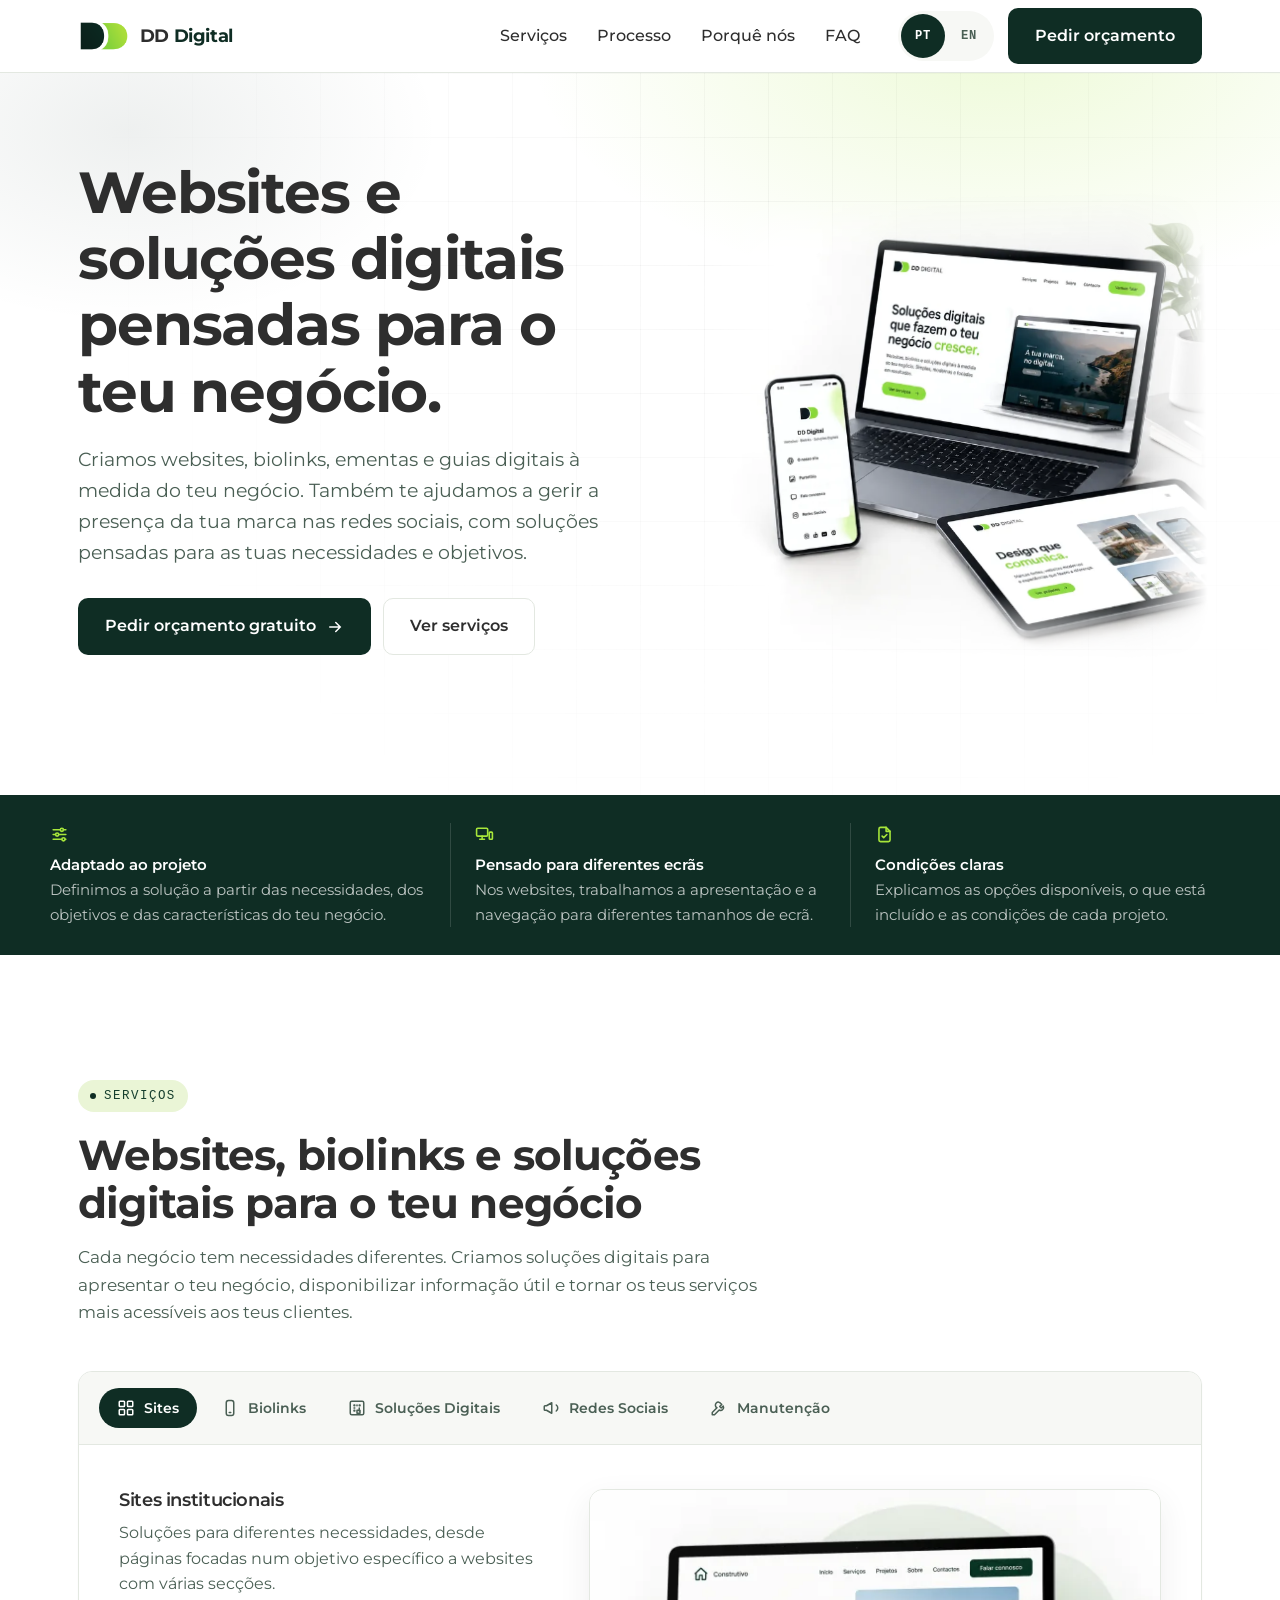
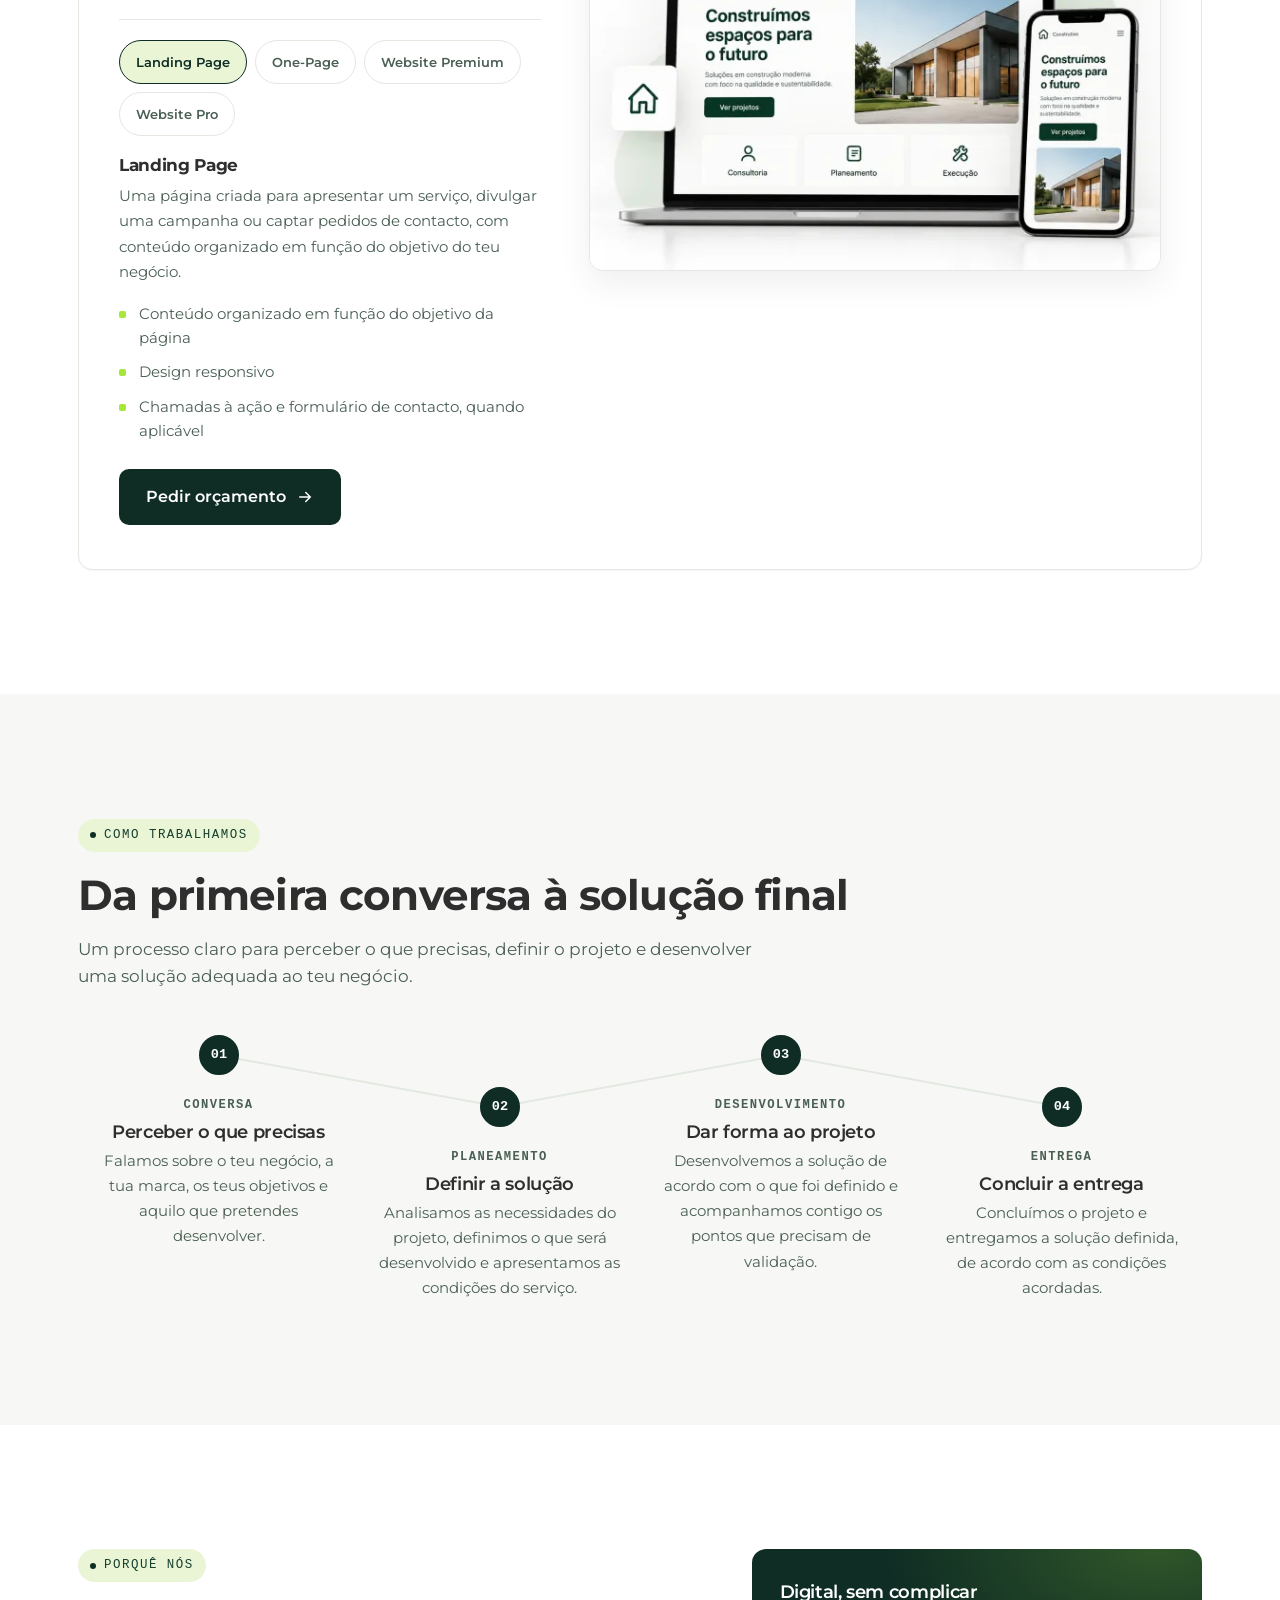
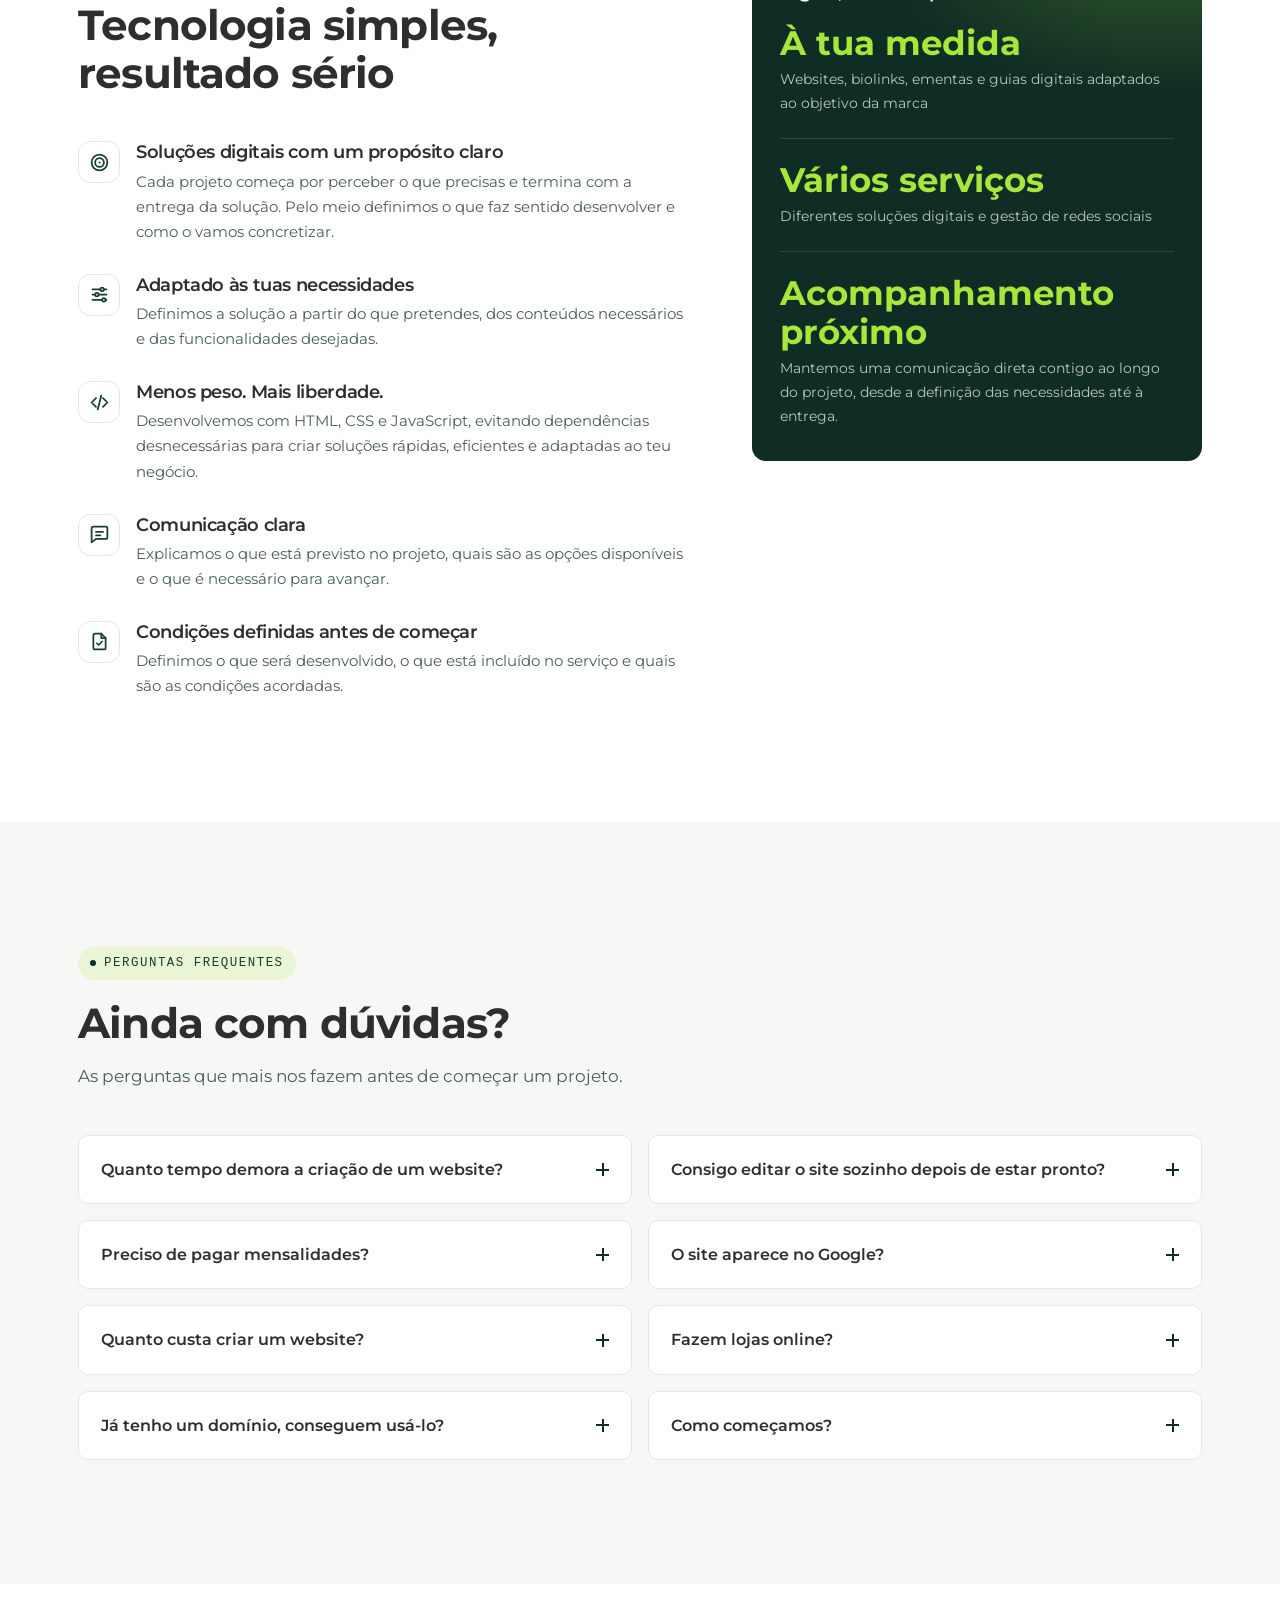
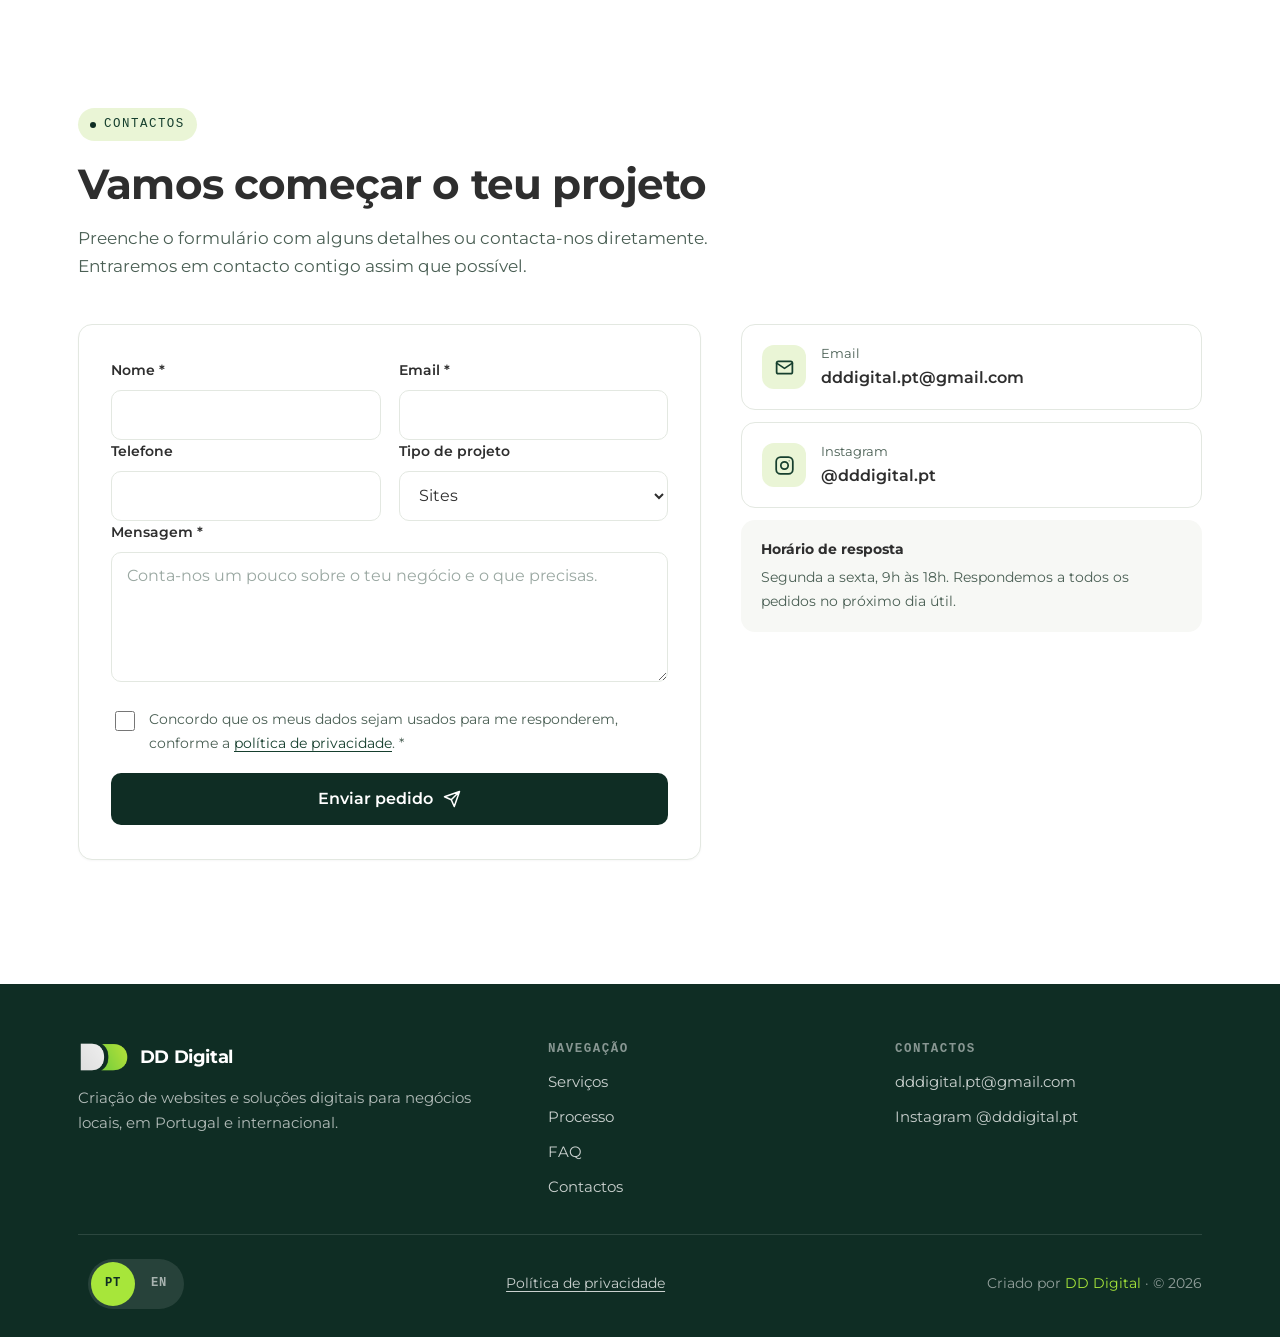
==== commit 324814ab: "Add files via upload" ====
--- a/index.html
+++ b/index.html
@@ -257,7 +257,7 @@
 
         <div class="servicos-painel">
           <!-- SITES -->
-          <div class="painel-servico is-ativo" id="painel-sites" role="tabpanel" aria-labelledby="aba-sites" tabindex="0">
+          <div class="painel-servico painel-servico--foto-larga is-ativo" id="painel-sites" role="tabpanel" aria-labelledby="aba-sites" tabindex="0">
             <div class="painel-servico__texto">
               <h3>Sites institucionais</h3>
               <p>Soluções para diferentes necessidades, desde páginas focadas num objetivo específico a websites com várias secções.</p>
@@ -322,25 +322,16 @@
                 </a>
               </div>
             </div>
-            <div class="painel-servico__visual" aria-hidden="true">
-              <div class="maqueta">
-                <div class="maqueta__barra"><span></span><span></span><span></span></div>
-                <div class="maqueta__corpo">
-                  <span class="maqueta__icone">
-                    <svg viewBox="0 0 24 24" fill="none" stroke="currentColor" stroke-width="2" stroke-linecap="round" stroke-linejoin="round"><rect x="3" y="3" width="7" height="7" rx="1"/><rect x="14" y="3" width="7" height="7" rx="1"/><rect x="3" y="14" width="7" height="7" rx="1"/><rect x="14" y="14" width="7" height="7" rx="1"/></svg>
-                  </span>
-                  <span class="maqueta__linha maqueta__linha--larga"></span>
-                  <span class="maqueta__linha"></span>
-                  <span class="maqueta__linha maqueta__linha--curta"></span>
-                </div>
-              </div>
-              <span class="maqueta__cracha maqueta__cracha--1">✓</span>
-              <span class="maqueta__cracha maqueta__cracha--2">★</span>
-            </div>
+            <!-- Imagens do serviço. Para trocar, substitui o ficheiro em img/ mantendo o nome. A imagem muda conforme o separador escolhido (data-sub). -->
+            <figure class="painel-servico__visual painel-servico__visual--foto">
+              <img src="img/servico-websites.webp" srcset="img/servico-websites-600.webp 600w, img/servico-websites.webp 1100w"
+                   sizes="(min-width: 900px) 560px, 92vw" width="1100" height="733"
+                   alt="Website de uma empresa de construção apresentado num portátil e num telemóvel" loading="lazy" decoding="async" data-sub="sub-sites-landing sub-sites-onepage sub-sites-premium sub-sites-pro">
+            </figure>
           </div>
 
           <!-- BIOLINKS -->
-          <div class="painel-servico" id="painel-biolinks" role="tabpanel" aria-labelledby="aba-biolinks" tabindex="0" hidden>
+          <div class="painel-servico painel-servico--foto-larga" id="painel-biolinks" role="tabpanel" aria-labelledby="aba-biolinks" tabindex="0" hidden>
             <div class="painel-servico__texto">
               <h3>Biolinks</h3>
               <p>Uma página com ligações para os teus canais, serviços, contactos e outros conteúdos relevantes, personalizada de acordo com a identidade da tua marca.</p>
@@ -354,25 +345,16 @@
                 <svg viewBox="0 0 24 24" fill="none" stroke="currentColor" stroke-width="2" stroke-linecap="round" aria-hidden="true"><path d="M5 12h14M13 6l6 6-6 6"/></svg>
               </a>
             </div>
-            <div class="painel-servico__visual" aria-hidden="true">
-              <div class="maqueta">
-                <div class="maqueta__barra"><span></span><span></span><span></span></div>
-                <div class="maqueta__corpo">
-                  <span class="maqueta__icone">
-                    <svg viewBox="0 0 24 24" fill="none" stroke="currentColor" stroke-width="2" stroke-linecap="round" stroke-linejoin="round"><rect x="7" y="2" width="10" height="20" rx="3"/><path d="M11 18h2"/></svg>
-                  </span>
-                  <span class="maqueta__linha maqueta__linha--larga"></span>
-                  <span class="maqueta__linha"></span>
-                  <span class="maqueta__linha maqueta__linha--curta"></span>
-                </div>
-              </div>
-              <span class="maqueta__cracha maqueta__cracha--1">✓</span>
-              <span class="maqueta__cracha maqueta__cracha--2">★</span>
-            </div>
+            <!-- Imagens do serviço. Para trocar, substitui o ficheiro em img/ mantendo o nome. A imagem muda conforme o separador escolhido (data-sub). -->
+            <figure class="painel-servico__visual painel-servico__visual--foto">
+              <img src="img/servico-biolinks.webp" srcset="img/servico-biolinks-600.webp 600w, img/servico-biolinks.webp 1100w"
+                   sizes="(min-width: 900px) 560px, 92vw" width="1100" height="733"
+                   alt="Biolink num telemóvel, com ligações para website, serviços, menus e guias, contactos e redes sociais" loading="lazy" decoding="async">
+            </figure>
           </div>
 
           <!-- SOLUÇÕES DIGITAIS -->
-          <div class="painel-servico" id="painel-solucoes" role="tabpanel" aria-labelledby="aba-solucoes" tabindex="0" hidden>
+          <div class="painel-servico painel-servico--foto-larga" id="painel-solucoes" role="tabpanel" aria-labelledby="aba-solucoes" tabindex="0" hidden>
             <div class="painel-servico__texto">
               <h3>Soluções digitais</h3>
               <p>Disponibiliza ementas e guias digitais aos teus clientes, com informação organizada e acessível online.</p>
@@ -411,11 +393,14 @@
               </div>
               <p class="sub-nota"><strong>Precisas de outra solução digital?</strong> <br> Se tens outra ideia em mente, conta-nos o que precisas. Podemos avaliar contigo a possibilidade de desenvolver uma solução adequada ao teu projeto.</p>
             </div>
-            <!-- Imagem do serviço. Para trocar, substitui o ficheiro em img/ mantendo o nome: servico-ementas.webp -->
-            <figure class="painel-servico__visual painel-servico__visual--foto painel-servico__visual--vertical">
+            <!-- Imagens do serviço. Para trocar, substitui o ficheiro em img/ mantendo o nome. A imagem muda conforme o separador escolhido (data-sub). -->
+            <figure class="painel-servico__visual painel-servico__visual--foto">
               <img src="img/servico-ementas.webp" srcset="img/servico-ementas-560.webp 560w, img/servico-ementas.webp 1000w"
                    sizes="(min-width: 900px) 380px, 340px" width="1000" height="1200"
-                   alt="Ementa digital num telemóvel, com pratos organizados por categorias, e código QR para aceder à ementa" loading="lazy" decoding="async">
+                   alt="Ementa digital num telemóvel, com pratos organizados por categorias, e código QR para aceder à ementa" loading="lazy" decoding="async" class="img-vertical" data-sub="sub-solucoes-ementas">
+              <img src="img/servico-guias.webp" srcset="img/servico-guias-600.webp 600w, img/servico-guias.webp 1100w"
+                   sizes="(min-width: 900px) 560px, 92vw" width="1100" height="733"
+                   alt="Guia digital de uma região num tablet e num telemóvel, com secções como roteiros, onde comer e onde ficar" loading="lazy" decoding="async" data-sub="sub-solucoes-guias" hidden>
             </figure>
           </div>
 
--- a/css/style.css
+++ b/css/style.css
@@ -511,7 +511,7 @@
 .aba-botao__icone { display: inline-flex; flex-shrink: 0; }
 .aba-botao__icone svg { width: 18px; height: 18px; }
 
-/* Painel visível: texto de um lado, maqueta ilustrativa do outro */
+/* Painel visível: texto de um lado, imagem do serviço do outro */
 .servicos-painel { padding: 32px 24px; }
 
 .painel-servico {
@@ -602,57 +602,15 @@
 .sub-painel h4 { margin-bottom: 8px; font-size: 1.05rem; color: var(--tinta); }
 .sub-painel p { color: var(--cinza); font-size: .95rem; }
 
-/* Maqueta ilustrativa — uma pequena janela de "browser" com linhas
-   a sugerir conteúdo, para dar vida ao painel sem usar fotos de stock. */
-.painel-servico__visual { position: relative; display: none; }
-
-.maqueta {
-  background: var(--nevoa);
-  border: 1px solid var(--linha);
-  border-radius: var(--raio);
-  overflow: hidden;
-  box-shadow: var(--sombra-alta);
-}
-.maqueta__barra { display: flex; gap: 6px; padding: 12px 14px; background: var(--branco); border-bottom: 1px solid var(--linha); }
-.maqueta__barra span { width: 8px; height: 8px; border-radius: 50%; background: var(--linha); }
-
-.maqueta__corpo { padding: 32px 28px 36px; display: grid; justify-items: center; gap: 10px; }
-
-.maqueta__icone {
-  display: inline-flex;
-  align-items: center;
-  justify-content: center;
-  width: 56px; height: 56px;
-  border-radius: 14px;
-  background: var(--menta);
-  color: var(--verde-escuro);
-  margin-bottom: 8px;
-}
-.maqueta__icone svg { width: 28px; height: 28px; }
-
-.maqueta__linha { display: block; height: 9px; width: 70%; border-radius: 5px; background: var(--linha); }
-.maqueta__linha--larga { width: 85%; }
-.maqueta__linha--curta { width: 50%; }
-
-.maqueta__cracha {
-  position: absolute;
-  display: inline-flex;
-  align-items: center;
-  justify-content: center;
-  width: 38px; height: 38px;
-  border-radius: 12px;
-  font-size: 1rem;
-  box-shadow: var(--sombra-alta);
-}
-.maqueta__cracha--1 { top: -12px; right: 18px; background: var(--verde); color: var(--lima); }
-.maqueta__cracha--2 { bottom: 10px; left: -14px; background: var(--branco); color: var(--suave); border: 1px solid var(--linha); }
-
 /* Imagem real do serviço (em vez da maqueta). Aparece em todos os ecrãs:
    no telemóvel fica por cima do texto, no PC fica ao lado.
    Para trocar a imagem, substitui o ficheiro em img/ mantendo o nome. */
-.painel-servico__visual--foto { display: block; order: -1; margin: 0; }
+/* align-self: start -> a imagem fica sempre no topo e não "salta" quando o texto
+   ao lado muda de altura ao passar pelos separadores. */
+.painel-servico__visual--foto { display: block; order: -1; margin: 0; align-self: start; }
 .painel-servico__visual--foto img {
   display: block;
+  animation: painel-aparece .35s ease;
   width: 100%;
   height: auto;
   margin: 0 auto;
@@ -661,8 +619,9 @@
   border-radius: var(--raio);
   box-shadow: var(--sombra-alta);
 }
+.painel-servico__visual--foto img[hidden] { display: none; }
 /* Imagem vertical (ementas): não deixar crescer demasiado */
-.painel-servico__visual--vertical img { max-width: 340px; }
+.painel-servico__visual--foto img.img-vertical { max-width: 340px; }
 
 
 /* ===== 07. PROCESSO (CAMINHO) =============================
@@ -1113,7 +1072,7 @@
   .painel-servico__visual--foto { order: 0; }
   /* Imagens horizontais têm texto lá dentro: damos-lhes mais largura para se ler bem */
   .painel-servico--foto-larga { grid-template-columns: minmax(0, .85fr) minmax(0, 1.15fr); }
-  .painel-servico__visual--vertical img { max-width: 380px; }
+  .painel-servico__visual--foto img.img-vertical { max-width: 380px; }
 
   .porque { grid-template-columns: 1.15fr .85fr; gap: 64px; align-items: start; }
   .razoes { gap: 30px; }
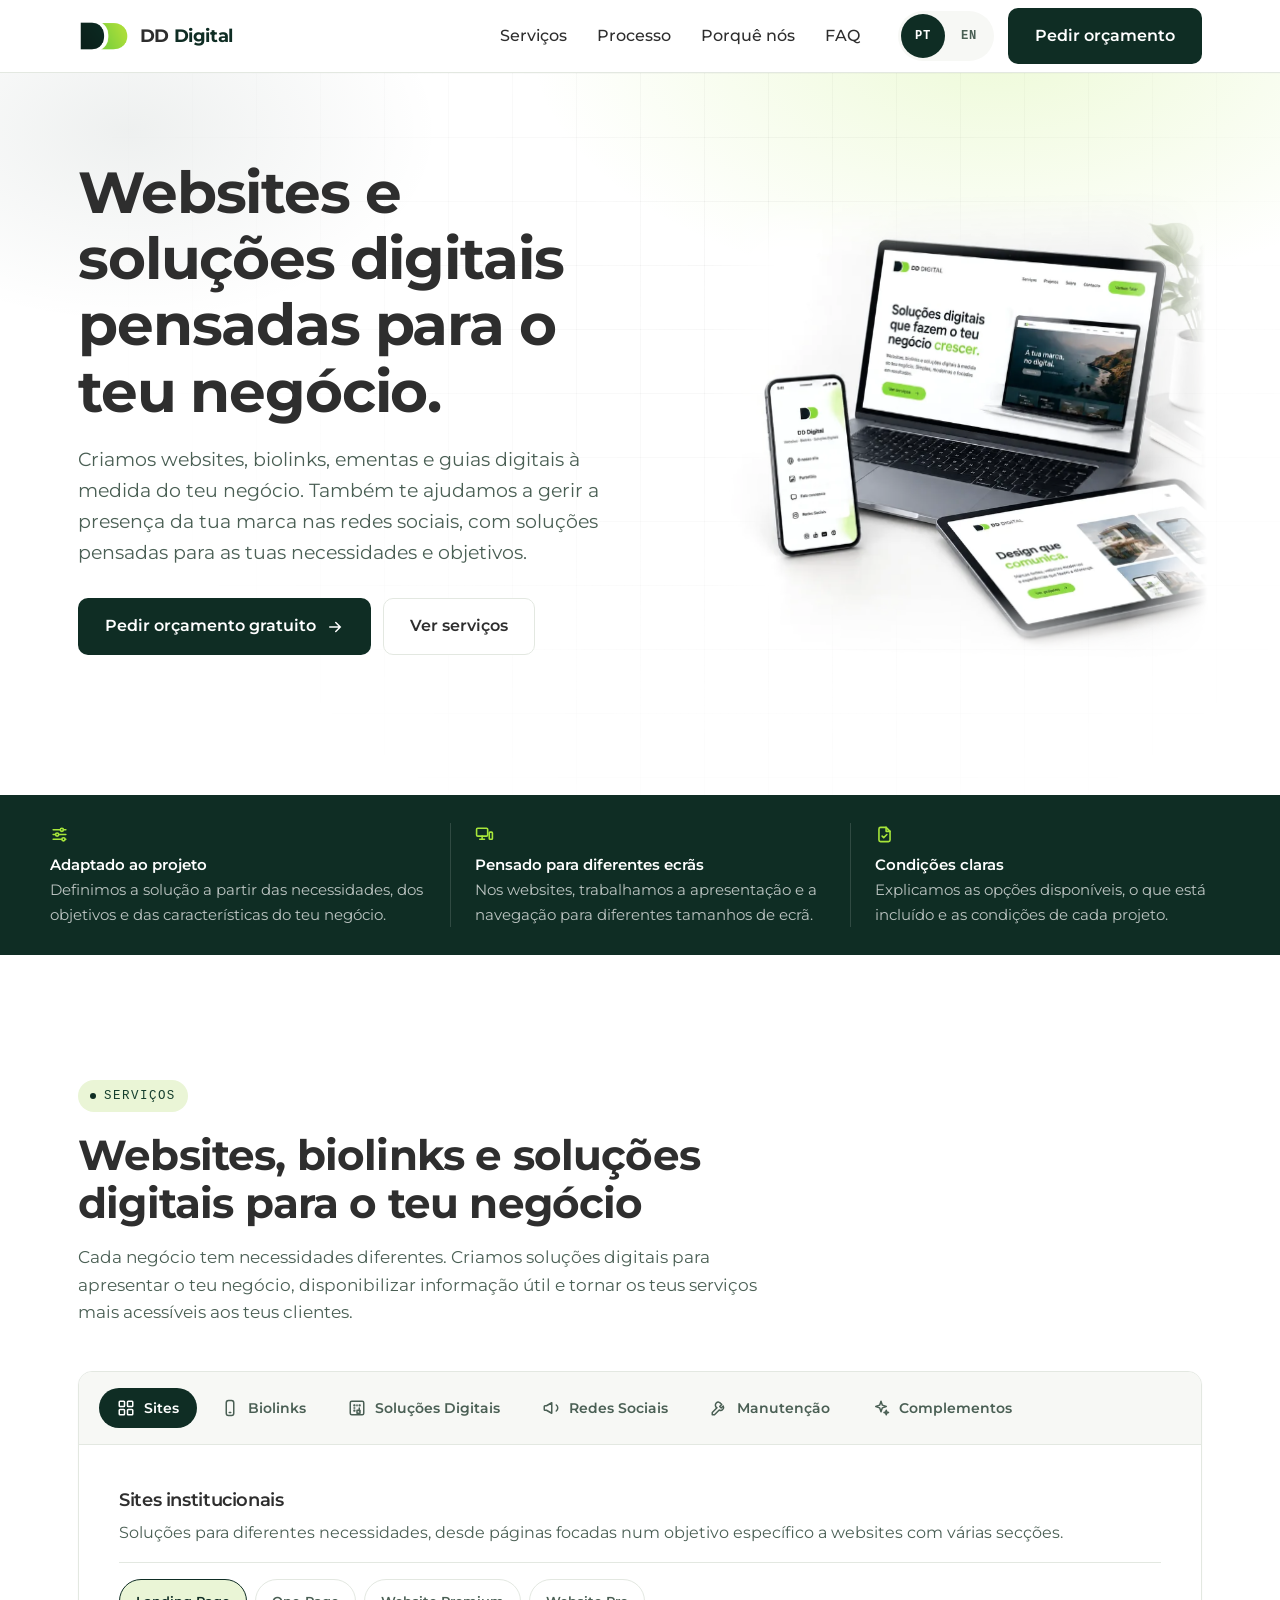
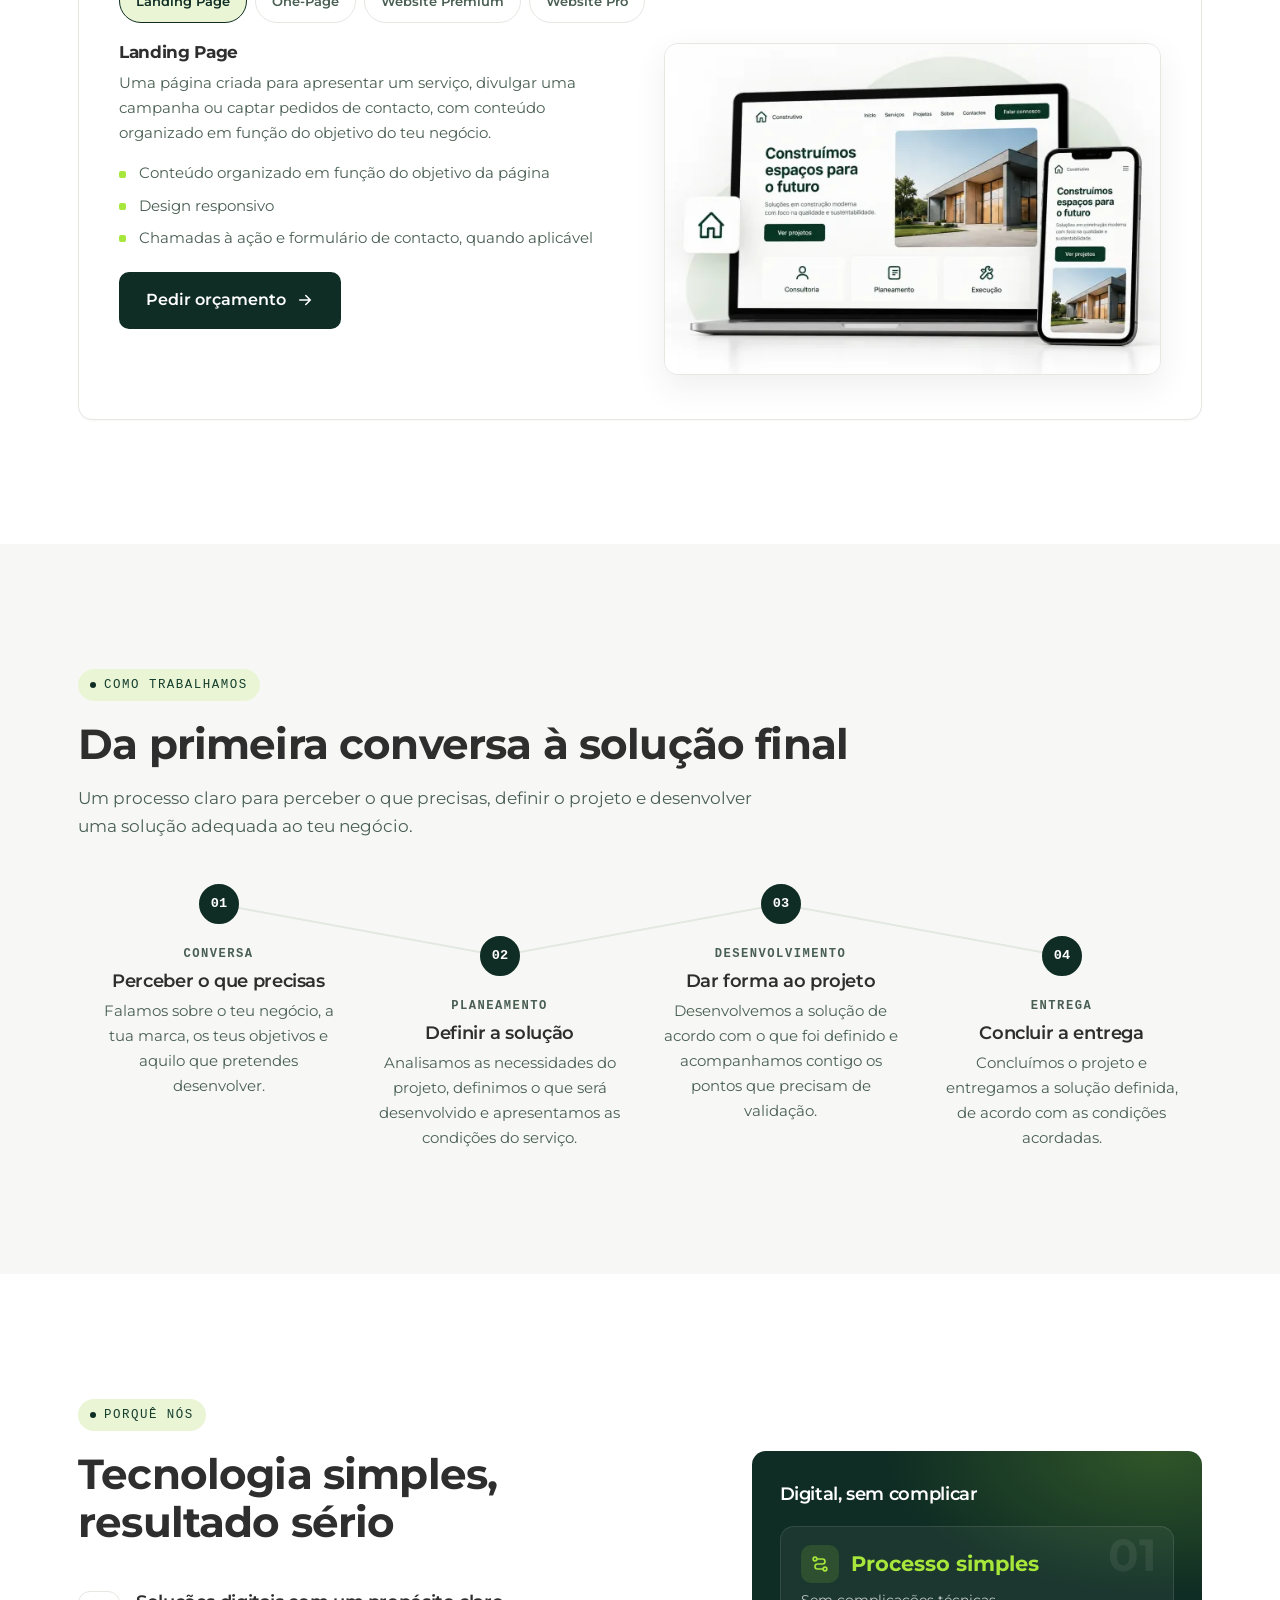
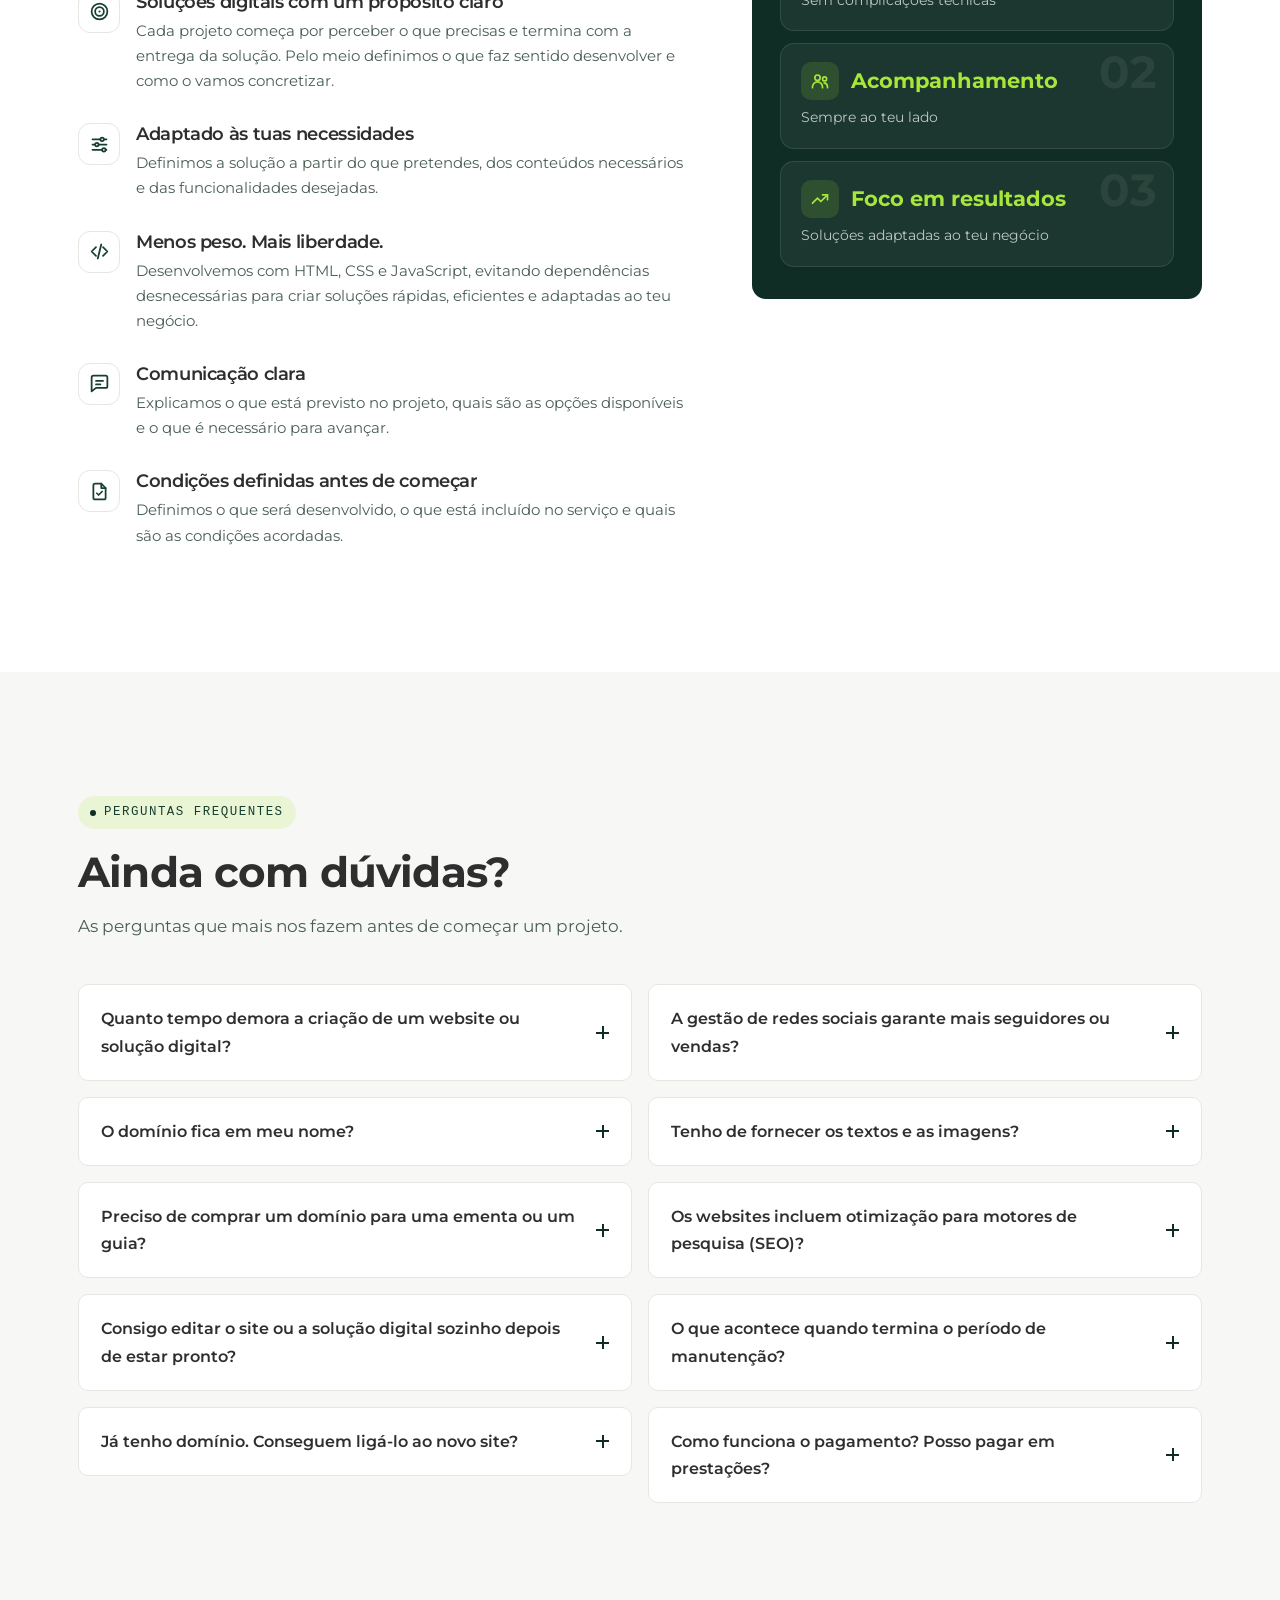
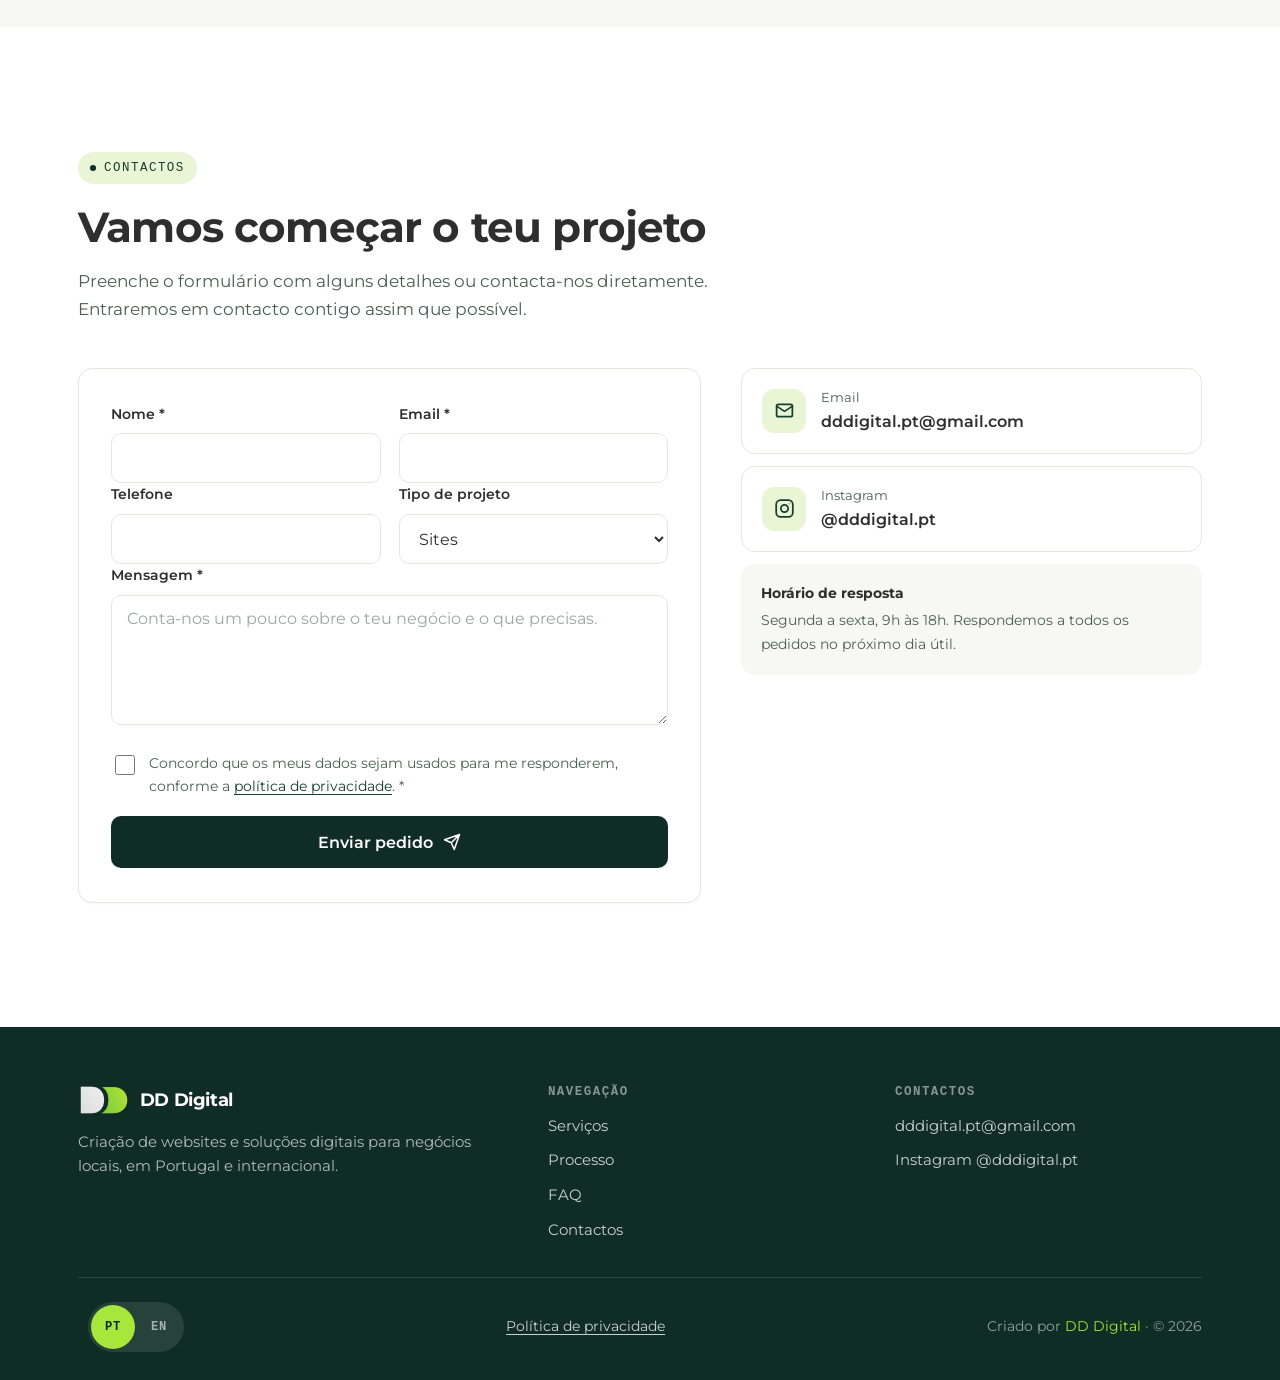
==== commit 96689f0f: "Add files via upload" ====
--- a/index.html
+++ b/index.html
@@ -76,6 +76,10 @@
       {
         "@type": "Offer",
         "itemOffered": { "@type": "Service", "name": "Manutenção de websites" }
+      },
+      {
+        "@type": "Offer",
+        "itemOffered": { "@type": "Service", "name": "Serviços complementares (captação e edição de foto e vídeo, analytics e Google Tag Manager, criação e gestão do Google Business Profile)" }
       }
     ]
   }
@@ -88,43 +92,53 @@
   "mainEntity": [
     {
       "@type": "Question",
-      "name": "Quanto tempo demora a criação de um website?",
-      "acceptedAnswer": { "@type": "Answer", "text": "Uma landing page ou site one-page fica pronto, em média, em 1 a 2 semanas depois de recebermos os textos e as imagens finais. Um site multi-página demora normalmente entre 2 a 4 semanas." }
+      "name": "Quanto tempo demora a criação de um website ou solução digital?",
+      "acceptedAnswer": { "@type": "Answer", "text": "Depende do tipo e da dimensão do projeto, dos conteúdos necessários e do tempo de validação. Depois de percebermos o que precisas, apresentamos um prazo realista antes de avançar." }
     },
     {
       "@type": "Question",
-      "name": "Preciso de pagar mensalidades?",
-      "acceptedAnswer": { "@type": "Answer", "text": "Não. O projeto é pago uma vez, sem mensalidades obrigatórias, e oferecemos a manutenção do primeiro ano. Só há custo recorrente se decidires continuar com a manutenção depois desse período, contratar a gestão de redes sociais ou um domínio próprio." }
+      "name": "O domínio fica em meu nome?",
+      "acceptedAnswer": { "@type": "Answer", "text": "Sim, se comprares um domínio próprio, este fica em teu nome. Podes usar um domínio que já tenhas ou pedir-nos apoio para escolher e tratar do registo de um novo." }
     },
     {
       "@type": "Question",
-      "name": "Quanto custa criar um website?",
-      "acceptedAnswer": { "@type": "Answer", "text": "O valor depende do tipo de projeto e do que precisas, por isso não trabalhamos com preços fixos. Pede um orçamento gratuito, conta-nos o que pretendes e apresentamos-te as condições do serviço." }
+      "name": "Preciso de comprar um domínio para uma ementa ou um guia?",
+      "acceptedAnswer": { "@type": "Answer", "text": "Não necessariamente. Podes utilizar um domínio próprio ou um endereço associado à DD Digital, mediante as condições e anuidade aplicáveis." }
     },
     {
       "@type": "Question",
-      "name": "Já tenho um domínio, conseguem usá-lo?",
-      "acceptedAnswer": { "@type": "Answer", "text": "Sim. Ligamos o teu domínio atual ao novo site. Se ainda não tiveres domínio, ajudamos a escolher e a registar um." }
+      "name": "Consigo editar o site ou a solução digital sozinho depois de estar pronto?",
+      "acceptedAnswer": { "@type": "Answer", "text": "As nossas soluções são desenvolvidas à medida e, atualmente, não incluem uma área de edição autónoma para o cliente. Se precisares de alterar textos, imagens, horários, preços ou outras informações, podes solicitar-nos essas alterações, de acordo com as condições do serviço contratado." }
     },
     {
       "@type": "Question",
-      "name": "Consigo editar o site sozinho depois de estar pronto?",
-      "acceptedAnswer": { "@type": "Answer", "text": "Sim, para alterações simples como textos, fotos ou horários. Entregamos o código comentado e explicamos, em linguagem simples, onde e como editar. Para alterações maiores, ficamos disponíveis." }
+      "name": "Já tenho domínio. Conseguem ligá-lo ao novo site?",
+      "acceptedAnswer": { "@type": "Answer", "text": "Sim. Podemos usar o teu domínio atual e ligá-lo ao novo website, biolink ou solução digital." }
     },
     {
       "@type": "Question",
-      "name": "O site aparece no Google?",
-      "acceptedAnswer": { "@type": "Answer", "text": "Construímos todos os sites já otimizados para motores de busca: estrutura semântica, velocidade de carregamento, textos bem organizados e dados estruturados. Isso é a base do SEO. Ficar bem posicionado em pesquisas competitivas pode exigir trabalho contínuo de conteúdo, que também podemos acompanhar." }
+      "name": "A gestão de redes sociais garante mais seguidores ou vendas?",
+      "acceptedAnswer": { "@type": "Answer", "text": "Não. A gestão de redes sociais permite trabalhar a presença e a comunicação da marca, mas não garante um aumento de seguidores, contactos ou vendas. Os resultados dependem de vários fatores, incluindo o setor, o público, os conteúdos e a interação com a comunidade." }
     },
     {
       "@type": "Question",
-      "name": "Fazem lojas online?",
-      "acceptedAnswer": { "@type": "Answer", "text": "O nosso foco são sites institucionais e de apresentação, sem carrinho de compras nem sistemas de pagamento. Se o teu negócio precisar de loja online, podemos conversar sobre a solução mais adequada." }
+      "name": "Tenho de fornecer os textos e as imagens?",
+      "acceptedAnswer": { "@type": "Answer", "text": "Não necessariamente! Podemos ajudar-te a preparar os textos e a selecionar imagens adequadas ao teu negócio. Se já tiveres textos, fotografias ou outros materiais, também os podemos integrar no projeto." }
     },
     {
       "@type": "Question",
-      "name": "Como começamos?",
-      "acceptedAnswer": { "@type": "Answer", "text": "Preenche o formulário ou contacta-nos por email ou Instagram. Conversamos sobre o teu negócio, propomos uma direção visual e um prazo, e só avançamos quando estiver tudo alinhado." }
+      "name": "Os websites incluem otimização para motores de pesquisa (SEO)?",
+      "acceptedAnswer": { "@type": "Answer", "text": "Sim! Os nossos websites são desenvolvidos tendo em conta boas práticas de SEO, incluindo uma estrutura de páginas organizada, títulos e meta descrições adequados e aspetos técnicos que ajudam os motores de pesquisa a compreender e indexar os conteúdos. A otimização é adaptada à estrutura e às características de cada projeto." }
+    },
+    {
+      "@type": "Question",
+      "name": "O que acontece quando termina o período de manutenção?",
+      "acceptedAnswer": { "@type": "Answer", "text": "No final do período contratado, podes renovar a manutenção para continuares a contar com o nosso acompanhamento, atualizações e backups previstos no plano. Se optares por não renovar, o website poderá continuar online, desde que o alojamento e o domínio se mantenham ativos, mas deixará de beneficiar dos serviços de manutenção incluídos no plano." }
+    },
+    {
+      "@type": "Question",
+      "name": "Como funciona o pagamento? Posso pagar em prestações?",
+      "acceptedAnswer": { "@type": "Answer", "text": "Para avançarmos com o projeto, solicitamos um pagamento inicial de 50% do valor total no momento da adjudicação. Os restantes 50% são pagos na entrega do projeto. Se preferires dividir o pagamento de outra forma, podemos avaliar essa possibilidade, dependendo do projeto e das condições acordadas." }
     }
   ]
 }
@@ -253,11 +267,17 @@
             </span>
             Manutenção
           </button>
+          <button class="aba-botao" type="button" role="tab" id="aba-extras" aria-controls="painel-extras" aria-selected="false" tabindex="-1">
+            <span class="aba-botao__icone">
+              <svg viewBox="0 0 24 24" fill="none" stroke="currentColor" stroke-width="2" stroke-linecap="round" stroke-linejoin="round" aria-hidden="true"><path d="M12 3l1.8 5.2L19 10l-5.2 1.8L12 17l-1.8-5.2L5 10l5.2-1.8z"/><path d="M19 15l.8 2.2L22 18l-2.2.8L19 21l-.8-2.2L16 18l2.2-.8z"/></svg>
+            </span>
+            Complementos
+          </button>
         </div>
 
         <div class="servicos-painel">
           <!-- SITES -->
-          <div class="painel-servico painel-servico--foto-larga is-ativo" id="painel-sites" role="tabpanel" aria-labelledby="aba-sites" tabindex="0">
+          <div class="painel-servico painel-servico--foto-larga is-ativo painel-servico--abas" id="painel-sites" role="tabpanel" aria-labelledby="aba-sites" tabindex="0">
             <div class="painel-servico__texto">
               <h3>Sites institucionais</h3>
               <p>Soluções para diferentes necessidades, desde páginas focadas num objetivo específico a websites com várias secções.</p>
@@ -354,7 +374,7 @@
           </div>
 
           <!-- SOLUÇÕES DIGITAIS -->
-          <div class="painel-servico painel-servico--foto-larga" id="painel-solucoes" role="tabpanel" aria-labelledby="aba-solucoes" tabindex="0" hidden>
+          <div class="painel-servico painel-servico--foto-larga painel-servico--nota painel-servico--abas" id="painel-solucoes" role="tabpanel" aria-labelledby="aba-solucoes" tabindex="0" hidden>
             <div class="painel-servico__texto">
               <h3>Soluções digitais</h3>
               <p>Disponibiliza ementas e guias digitais aos teus clientes, com informação organizada e acessível online.</p>
@@ -391,7 +411,6 @@
                   <svg viewBox="0 0 24 24" fill="none" stroke="currentColor" stroke-width="2" stroke-linecap="round" aria-hidden="true"><path d="M5 12h14M13 6l6 6-6 6"/></svg>
                 </a>
               </div>
-              <p class="sub-nota"><strong>Precisas de outra solução digital?</strong> <br> Se tens outra ideia em mente, conta-nos o que precisas. Podemos avaliar contigo a possibilidade de desenvolver uma solução adequada ao teu projeto.</p>
             </div>
             <!-- Imagens do serviço. Para trocar, substitui o ficheiro em img/ mantendo o nome. A imagem muda conforme o separador escolhido (data-sub). -->
             <figure class="painel-servico__visual painel-servico__visual--foto">
@@ -402,10 +421,11 @@
                    sizes="(min-width: 900px) 560px, 92vw" width="1100" height="733"
                    alt="Guia digital de uma região num tablet e num telemóvel, com secções como roteiros, onde comer e onde ficar" loading="lazy" decoding="async" data-sub="sub-solucoes-guias" hidden>
             </figure>
+            <p class="sub-nota"><strong>Precisas de outra solução digital?</strong> <br> Se tens outra ideia em mente, conta-nos o que precisas. Podemos avaliar contigo a possibilidade de desenvolver uma solução adequada ao teu projeto.</p>
           </div>
 
           <!-- REDES SOCIAIS -->
-          <div class="painel-servico painel-servico--foto-larga" id="painel-redes" role="tabpanel" aria-labelledby="aba-redes" tabindex="0" hidden>
+          <div class="painel-servico painel-servico--foto-larga painel-servico--abas" id="painel-redes" role="tabpanel" aria-labelledby="aba-redes" tabindex="0" hidden>
             <div class="painel-servico__texto">
               <h3>Gestão de redes sociais</h3>
               <p>Conteúdo e gestão para manter as tuas redes sociais ativas, sem ter de tratar disso sozinho.</p>
@@ -417,11 +437,12 @@
               </div>
               <div class="sub-painel is-ativo" id="subpainel-redes-lite" role="tabpanel" aria-labelledby="sub-redes-lite" tabindex="0">
                 <h4>Social Media Lite</h4>
-                <p>Para manteres as tuas redes ativas sem esforço: publicações regulares, com um calendário de conteúdos organizado.</p>
-                <ul class="servico__lista">
-                  <li>Publicações regulares</li>
-                  <li>Calendário de conteúdos organizado</li>
-                  <li>Ideal para começar</li>
+                <p>Uma solução prática para manter a tua marca ativa nas redes sociais, com conteúdos consistentes e uma comunicação alinhada com o teu negócio.</p>
+                <ul class="servico__lista">
+                  <li>4 publicações por mês para Instagram e Facebook.</li>
+                  <li>Copywriting e design criativo adaptados à identidade da marca.</li>
+                  <li>Planeamento estratégico e organização dos conteúdos.</li>
+                  <li>Análise mensal das principais métricas, com uma breve síntese do desempenho.</li>
                 </ul>
                 <a href="#contactos" class="btn btn--principal">
                   Pedir orçamento
@@ -430,11 +451,12 @@
               </div>
               <div class="sub-painel" id="subpainel-redes-premium" role="tabpanel" aria-labelledby="sub-redes-premium" tabindex="0" hidden>
                 <h4>Social Media Premium</h4>
-                <p>Mais publicações por mês e apoio na criação visual, para uma presença mais forte e coerente.</p>
-                <ul class="servico__lista">
-                  <li>Mais publicações por mês</li>
-                  <li>Apoio na criação visual</li>
-                  <li>Imagem coerente com a tua marca</li>
+                <p>Mais consistência, mais conteúdo e uma análise orientada para perceber o que funciona melhor junto do teu público.</p>
+                <ul class="servico__lista">
+                  <li>8 publicações por mês para Instagram e Facebook.</li>
+                  <li>Copywriting e design criativo adaptados à identidade da marca.</li>
+                  <li>Planeamento estratégico e organização dos conteúdos.</li>
+                  <li>Análise mensal com identificação dos conteúdos com melhor desempenho e sugestões de melhoria.</li>
                 </ul>
                 <a href="#contactos" class="btn btn--principal">
                   Pedir orçamento
@@ -443,11 +465,12 @@
               </div>
               <div class="sub-painel" id="subpainel-redes-pro" role="tabpanel" aria-labelledby="sub-redes-pro" tabindex="0" hidden>
                 <h4>Social Media Pro</h4>
-                <p>Gestão completa das tuas redes sociais: estratégia, conteúdo e acompanhamento próximo.</p>
-                <ul class="servico__lista">
-                  <li>Estratégia de conteúdo</li>
-                  <li>Criação e publicação de conteúdo</li>
-                  <li>Acompanhamento próximo</li>
+                <p>Uma gestão de conteúdos mais abrangente, com maior frequência de publicação e uma análise aprofundada para apoiar as decisões futuras.</p>
+                <ul class="servico__lista">
+                  <li>12 publicações por mês para Instagram e Facebook.</li>
+                  <li>Copywriting e design criativo alinhados com a comunicação da marca.</li>
+                  <li>Planeamento estratégico e organização dos conteúdos.</li>
+                  <li>Análise mensal detalhada, comparação da evolução e recomendações para o planeamento seguinte.</li>
                 </ul>
                 <a href="#contactos" class="btn btn--principal">
                   Pedir orçamento
@@ -464,7 +487,7 @@
           </div>
 
           <!-- MANUTENÇÃO -->
-          <div class="painel-servico painel-servico--foto-larga" id="painel-manutencao" role="tabpanel" aria-labelledby="aba-manutencao" tabindex="0" hidden>
+          <div class="painel-servico painel-servico--foto-larga painel-servico--nota painel-servico--abas" id="painel-manutencao" role="tabpanel" aria-labelledby="aba-manutencao" tabindex="0" hidden>
             <div class="painel-servico__texto">
               <h3>Manutenção de websites</h3>
               <p>Depois do site estar no ar, continuamos por perto — atualizações, correções e pequenas melhorias.</p>
@@ -475,32 +498,31 @@
               </div>
               <div class="sub-painel is-ativo" id="subpainel-manutencao-semestral" role="tabpanel" aria-labelledby="sub-manutencao-semestral" tabindex="0">
                 <h4>Semestral</h4>
-                <p>Revisão e atualizações do site a cada seis meses, para o manteres sempre em dia.</p>
-                <ul class="servico__lista">
-                  <li>Garantia de funcionamento do site durante 6 meses</li>
-                  <li>Backup mensal</li>
-                  <li>Alterações e atualizações de conteúdo</li>
-                </ul>
-                <a href="#contactos" class="btn btn--principal">
-                  Pedir orçamento
-                  <svg viewBox="0 0 24 24" fill="none" stroke="currentColor" stroke-width="2" stroke-linecap="round" aria-hidden="true"><path d="M5 12h14M13 6l6 6-6 6"/></svg>
-                </a>
-               <p class="sub-nota"><strong>Nota:</strong> Alterações profundas e de design, criação de novas páginas e secções não estão incluídas. Sob consulta.</p>
-
+                <p>Um plano de acompanhamento com revisões periódicas e pequenas atualizações, para ajudar a manter o teu site atualizado e adequado às necessidades do teu negócio.</p>
+                <ul class="servico__lista">
+                  <li>Revisão semestral do site e dos seus principais elementos.</li>
+                  <li>Backups mensais, conforme as condições técnicas do projeto.</li>
+                  <li>Pequenas alterações de conteúdo.</li>
+                  <li>Acompanhamento durante 6 meses, com verificação do estado geral do site.</li>
+                </ul>
+                <a href="#contactos" class="btn btn--principal">
+                  Pedir orçamento
+                  <svg viewBox="0 0 24 24" fill="none" stroke="currentColor" stroke-width="2" stroke-linecap="round" aria-hidden="true"><path d="M5 12h14M13 6l6 6-6 6"/></svg>
+                </a>
               </div>
               <div class="sub-painel" id="subpainel-manutencao-anual" role="tabpanel" aria-labelledby="sub-manutencao-anual" tabindex="0" hidden>
                 <h4>Anual</h4>
-                <p>Acompanhamento e atualizações ao longo de todo o ano, para teres o site sempre em boas mãos.</p>
-                <ul class="servico__lista">
-                  <li>Garantia de funcionamento do site durante 1 ano</li>
-                  <li>Backup mensal</li>
-                  <li>Pequenas melhorias sempre que fizerem sentido</li>
-                </ul>
-                <a href="#contactos" class="btn btn--principal">
-                  Pedir orçamento
-                  <svg viewBox="0 0 24 24" fill="none" stroke="currentColor" stroke-width="2" stroke-linecap="round" aria-hidden="true"><path d="M5 12h14M13 6l6 6-6 6"/></svg>
-                </a>
-                <p class="sub-nota"><strong>Nota:</strong> Alterações profundas e de design, criação de novas páginas e secções não estão incluídas. Sob consulta.</p>
+                <p>Um acompanhamento contínuo ao longo do ano, com revisões, atualizações de conteúdo e pequenas melhorias ajustadas às necessidades do teu negócio.</p>
+                <ul class="servico__lista">
+                  <li>Revisões periódicas do site ao longo do ano.</li>
+                  <li>Backups mensais, conforme as condições técnicas do projeto.</li>
+                  <li>Pequenas alterações de conteúdo.</li>
+                  <li>Acompanhamento durante 12 meses, com atenção à evolução e ao estado geral do site.</li>
+                </ul>
+                <a href="#contactos" class="btn btn--principal">
+                  Pedir orçamento
+                  <svg viewBox="0 0 24 24" fill="none" stroke="currentColor" stroke-width="2" stroke-linecap="round" aria-hidden="true"><path d="M5 12h14M13 6l6 6-6 6"/></svg>
+                </a>
               </div>
             </div>
             <!-- Imagem do serviço. Para trocar, substitui o ficheiro em img/ mantendo o nome: servico-manutencao.webp -->
@@ -508,6 +530,30 @@
               <img src="img/servico-manutencao.webp" srcset="img/servico-manutencao-640.webp 640w, img/servico-manutencao.webp 1200w"
                    sizes="(min-width: 900px) 560px, 92vw" width="1200" height="600"
                    alt="Portátil com a lista de manutenção do site: atualizações, correções, cópias de segurança e monitorização" loading="lazy" decoding="async">
+            </figure>
+            <p class="sub-nota"><strong>Nota:</strong> Alterações profundas e de design, criação de novas páginas e secções não estão incluídas. Sob consulta.</p>
+          </div>
+
+          <!-- COMPLEMENTOS: por agora só uma lista simples; mais tarde pode ganhar detalhe -->
+          <div class="painel-servico painel-servico--foto-larga" id="painel-extras" role="tabpanel" aria-labelledby="aba-extras" tabindex="0" hidden>
+            <div class="painel-servico__texto">
+              <h3>Serviços complementares</h3>
+              <p>Mais do que criar, ajudamos a otimizar a tua presença digital com conteúdos profissionais, acompanhamento de dados e gestão da tua visibilidade no Google. </p>
+              <ul class="servico__lista">
+                <li>Captação de foto e vídeo, com edição profissional</li>
+                <li>Analytics / GTM <br> (implementação e acompanhamento mensal)</li>
+                <li>Criação e gestão do Google Business Profile</li>
+              </ul>
+              <a href="#contactos" class="btn btn--principal">
+                Pedir orçamento
+                <svg viewBox="0 0 24 24" fill="none" stroke="currentColor" stroke-width="2" stroke-linecap="round" aria-hidden="true"><path d="M5 12h14M13 6l6 6-6 6"/></svg>
+              </a>
+            </div>
+            <!-- Imagem do serviço. Para trocar, substitui o ficheiro em img/ mantendo o nome: servico-extras.webp -->
+            <figure class="painel-servico__visual painel-servico__visual--foto">
+              <img src="img/servico-extras.webp" srcset="img/servico-extras-600.webp 600w, img/servico-extras.webp 1100w"
+                   sizes="(min-width: 900px) 560px, 92vw" width="1100" height="734"
+                   alt="Câmara, telemóveis e portátil com painel de estatísticas, ícones do Google Analytics, Tag Manager e Google Maps, e avaliações de cinco estrelas" loading="lazy" decoding="async">
             </figure>
           </div>
         </div>
@@ -626,16 +672,16 @@
         <h3>Digital, sem complicar</h3>
         <div class="numeros__lista">
           <div class="numeros__item">
-            <span class="numeros__valor">À tua medida</span>
-            <p>Websites, biolinks, ementas e guias digitais adaptados ao objetivo da marca</p>
+            <span class="numeros__valor"><span class="numeros__icone"><svg viewBox="0 0 24 24" fill="none" stroke="currentColor" stroke-width="2" stroke-linecap="round" stroke-linejoin="round" aria-hidden="true"><circle cx="6" cy="6" r="2.2"/><circle cx="18" cy="18" r="2.2"/><path d="M8.2 6H15a3 3 0 010 6H9a3 3 0 000 6h6.8"/></svg></span>Processo simples</span>
+            <p>Sem complicações técnicas</p>
           </div>
           <div class="numeros__item">
-            <span class="numeros__valor">Vários serviços</span>
-            <p>Diferentes soluções digitais e gestão de redes sociais</p>
+            <span class="numeros__valor"><span class="numeros__icone"><svg viewBox="0 0 24 24" fill="none" stroke="currentColor" stroke-width="2" stroke-linecap="round" stroke-linejoin="round" aria-hidden="true"><circle cx="9" cy="8" r="3.2"/><path d="M3 20v-1a6 6 0 0112 0v1"/><circle cx="17.5" cy="9.5" r="2.4"/><path d="M17 14.2a5 5 0 014 4.8v1"/></svg></span>Acompanhamento</span>
+            <p>Sempre ao teu lado</p>
           </div>
           <div class="numeros__item">
-            <span class="numeros__valor">Acompanhamento próximo</span>
-            <p>Mantemos uma comunicação direta contigo ao longo do projeto, desde a definição das necessidades até à entrega.</p>
+            <span class="numeros__valor"><span class="numeros__icone"><svg viewBox="0 0 24 24" fill="none" stroke="currentColor" stroke-width="2" stroke-linecap="round" stroke-linejoin="round" aria-hidden="true"><path d="M3 17l6-6 4 4 8-8"/><path d="M15 7h6v6"/></svg></span>Foco em resultados</span>
+            <p>Soluções adaptadas ao teu negócio</p>
           </div>
         </div>
       </div>
@@ -655,39 +701,47 @@
         <!-- Coluna da esquerda -->
         <div class="faq__coluna">
           <details>
-            <summary>Quanto tempo demora a criação de um website?</summary>
-            <div class="faq__resposta">Uma landing page ou site one-page fica pronto, em média, em 1 a 2 semanas depois de recebermos os textos e as imagens finais. Um site multi-página demora normalmente entre 2 a 4 semanas.</div>
-          </details>
-          <details>
-            <summary>Preciso de pagar mensalidades?</summary>
-            <div class="faq__resposta">Não. O projeto é pago uma vez, sem mensalidades obrigatórias, e oferecemos a manutenção do primeiro ano. Só há custo recorrente se decidires continuar com a manutenção depois desse período, contratar a gestão de redes sociais ou um domínio próprio.</div>
-          </details>
-          <details>
-            <summary>Quanto custa criar um website?</summary>
-            <div class="faq__resposta">O valor depende do tipo de projeto e do que precisas, por isso não trabalhamos com preços fixos. Pede um orçamento gratuito, conta-nos o que pretendes e apresentamos-te as condições do serviço.</div>
-          </details>
-          <details>
-            <summary>Já tenho um domínio, conseguem usá-lo?</summary>
-            <div class="faq__resposta">Sim. Ligamos o teu domínio atual ao novo site. Se ainda não tiveres domínio, ajudamos a escolher e a registar um.</div>
+            <summary>Quanto tempo demora a criação de um website ou solução digital?</summary>
+            <div class="faq__resposta">Depende do tipo e da dimensão do projeto, dos conteúdos necessários e do tempo de validação. Depois de percebermos o que precisas, apresentamos um prazo realista antes de avançar.</div>
+          </details>
+          <details>
+            <summary>O domínio fica em meu nome?</summary>
+            <div class="faq__resposta">Sim, se comprares um domínio próprio, este fica em teu nome. Podes usar um domínio que já tenhas ou pedir-nos apoio para escolher e tratar do registo de um novo.</div>
+          </details>
+          <details>
+            <summary>Preciso de comprar um domínio para uma ementa ou um guia?</summary>
+            <div class="faq__resposta">Não necessariamente. Podes utilizar um domínio próprio ou um endereço associado à DD Digital, mediante as condições e anuidade aplicáveis.</div>
+          </details>
+          <details>
+            <summary>Consigo editar o site ou a solução digital sozinho depois de estar pronto?</summary>
+            <div class="faq__resposta">As nossas soluções são desenvolvidas à medida e, atualmente, não incluem uma área de edição autónoma para o cliente. Se precisares de alterar textos, imagens, horários, preços ou outras informações, podes solicitar-nos essas alterações, de acordo com as condições do serviço contratado.</div>
+          </details>
+          <details>
+            <summary>Já tenho domínio. Conseguem ligá-lo ao novo site?</summary>
+            <div class="faq__resposta">Sim. Podemos usar o teu domínio atual e ligá-lo ao novo website, biolink ou solução digital.</div>
           </details>
         </div>
         <!-- Coluna da direita -->
         <div class="faq__coluna">
           <details>
-            <summary>Consigo editar o site sozinho depois de estar pronto?</summary>
-            <div class="faq__resposta">Sim, para alterações simples como textos, fotos ou horários. Entregamos o código comentado e explicamos, em linguagem simples, onde e como editar. Para alterações maiores, ficamos disponíveis.</div>
-          </details>
-          <details>
-            <summary>O site aparece no Google?</summary>
-            <div class="faq__resposta">Construímos todos os sites já otimizados para motores de busca: estrutura semântica, velocidade de carregamento, textos bem organizados e dados estruturados. Isso é a base do SEO. Ficar bem posicionado em pesquisas competitivas pode exigir trabalho contínuo de conteúdo, que também podemos acompanhar.</div>
-          </details>
-          <details>
-            <summary>Fazem lojas online?</summary>
-            <div class="faq__resposta">O nosso foco são sites institucionais e de apresentação, sem carrinho de compras nem sistemas de pagamento. Se o teu negócio precisar de loja online, podemos conversar sobre a solução mais adequada.</div>
-          </details>
-          <details>
-            <summary>Como começamos?</summary>
-            <div class="faq__resposta">Preenche o formulário ou contacta-nos por email ou Instagram. Conversamos sobre o teu negócio, propomos uma direção visual e um prazo, e só avançamos quando estiver tudo alinhado.</div>
+            <summary>A gestão de redes sociais garante mais seguidores ou vendas?</summary>
+            <div class="faq__resposta">Não. A gestão de redes sociais permite trabalhar a presença e a comunicação da marca, mas não garante um aumento de seguidores, contactos ou vendas. Os resultados dependem de vários fatores, incluindo o setor, o público, os conteúdos e a interação com a comunidade.</div>
+          </details>
+          <details>
+            <summary>Tenho de fornecer os textos e as imagens?</summary>
+            <div class="faq__resposta">Não necessariamente! Podemos ajudar-te a preparar os textos e a selecionar imagens adequadas ao teu negócio. Se já tiveres textos, fotografias ou outros materiais, também os podemos integrar no projeto.</div>
+          </details>
+          <details>
+            <summary>Os websites incluem otimização para motores de pesquisa (SEO)?</summary>
+            <div class="faq__resposta">Sim! Os nossos websites são desenvolvidos tendo em conta boas práticas de SEO, incluindo uma estrutura de páginas organizada, títulos e meta descrições adequados e aspetos técnicos que ajudam os motores de pesquisa a compreender e indexar os conteúdos. A otimização é adaptada à estrutura e às características de cada projeto.</div>
+          </details>
+          <details>
+            <summary>O que acontece quando termina o período de manutenção?</summary>
+            <div class="faq__resposta">No final do período contratado, podes renovar a manutenção para continuares a contar com o nosso acompanhamento, atualizações e backups previstos no plano. Se optares por não renovar, o website poderá continuar online, desde que o alojamento e o domínio se mantenham ativos, mas deixará de beneficiar dos serviços de manutenção incluídos no plano. </div>
+          </details>
+          <details>
+            <summary>Como funciona o pagamento? Posso pagar em prestações?</summary>
+            <div class="faq__resposta">Para avançarmos com o projeto, solicitamos um pagamento inicial de 50% do valor total no momento da adjudicação. Os restantes 50% são pagos na entrega do projeto. Se preferires dividir o pagamento de outra forma, podemos avaliar essa possibilidade, dependendo do projeto e das condições acordadas.</div>
           </details>
         </div>
       </div>
@@ -742,6 +796,7 @@
                 <option>Soluções digitais</option>
                 <option>Gestão de redes sociais</option>
                 <option>Manutenção</option>
+                <option>Complementos</option>
                 <option>Ainda não sei</option>
               </select>
             </div>
--- a/css/style.css
+++ b/css/style.css
@@ -620,6 +620,33 @@
   box-shadow: var(--sombra-alta);
 }
 .painel-servico__visual--foto img[hidden] { display: none; }
+
+/* Cartão ilustrado do separador "Complementos" (enquanto não há fotografias reais) */
+.cartao-extra {
+  display: grid;
+  place-content: center;
+  justify-items: center;
+  gap: 18px;
+  aspect-ratio: 3 / 2;
+  border-radius: var(--raio);
+  background: var(--verde) radial-gradient(420px 260px at 90% 0%, rgba(167, 230, 58, .22), transparent 65%);
+  color: var(--lima);
+  box-shadow: var(--sombra-alta);
+  animation: painel-aparece .35s ease;
+}
+.cartao-extra[hidden] { display: none; }
+.cartao-extra svg { width: 84px; height: 84px; }
+.cartao-extra span {
+  font-family: var(--fonte-mono);
+  font-size: .85rem;
+  letter-spacing: .12em;
+  text-transform: uppercase;
+  color: rgba(255, 255, 255, .85);
+}
+
+/* Nota do serviço: fica por baixo da imagem no PC (aproveita o espaço livre)
+   e por baixo do texto no telemóvel. */
+.painel-servico--nota > .sub-nota { margin: 0; }
 /* Imagem vertical (ementas): não deixar crescer demasiado */
 .painel-servico__visual--foto img.img-vertical { max-width: 340px; }
 
@@ -727,9 +754,31 @@
   background-image: radial-gradient(420px 220px at 90% 0%, rgba(167, 230, 58, .22), transparent 65%);
 }
 .numeros h3 { color: var(--branco); margin-bottom: 22px; }
-.numeros__lista { display: grid; grid-template-columns: minmax(0, 1fr); gap: 22px; }
-.numeros__item { padding-bottom: 22px; border-bottom: 1px solid rgba(255, 255, 255, .12); }
-.numeros__item:last-child { padding-bottom: 0; border-bottom: 0; }
+.numeros__lista { display: grid; grid-template-columns: minmax(0, 1fr); gap: 12px; counter-reset: numero; }
+/* Cada item é um pequeno cartão translúcido, com um número grande e discreto ao fundo */
+.numeros__item {
+  position: relative;
+  padding: 18px 20px;
+  border: 1px solid rgba(255, 255, 255, .1);
+  border-radius: 14px;
+  background: rgba(255, 255, 255, .05);
+  counter-increment: numero;
+  overflow: hidden;
+  transition: border-color .25s, background-color .25s;
+}
+.numeros__item::after {
+  content: '0' counter(numero);
+  position: absolute;
+  right: 16px;
+  top: 6px;
+  font-family: var(--fonte-titulo);
+  font-size: 2.8rem;
+  font-weight: 700;
+  line-height: 1;
+  color: rgba(255, 255, 255, .07);
+  pointer-events: none;
+}
+.numeros__item:hover { border-color: rgba(167, 230, 58, .45); background: rgba(255, 255, 255, .08); }
 .numeros__valor {
   display: block;
   font-family: var(--fonte-titulo);
@@ -739,7 +788,21 @@
   line-height: 1.15;
   margin-bottom: 6px;
 }
-.numeros__item p { font-size: .9rem; color: rgba(255, 255, 255, .72); }
+/* Ícone pequeno junto ao título de cada item */
+.numeros__valor { display: flex; align-items: center; gap: 12px; font-size: 1.3rem; overflow-wrap: anywhere; }
+.numeros__icone {
+  flex: 0 0 auto;
+  display: inline-grid;
+  place-items: center;
+  width: 38px;
+  height: 38px;
+  border-radius: 10px;
+  background: rgba(167, 230, 58, .14);
+  color: var(--lima);
+}
+.numeros__icone svg { width: 20px; height: 20px; }
+.numeros__item p { font-size: .9rem; color: rgba(255, 255, 255, .72);
+}
 
 
 /* ===== 09. FAQ ===========================================
@@ -1073,9 +1136,40 @@
   /* Imagens horizontais têm texto lá dentro: damos-lhes mais largura para se ler bem */
   .painel-servico--foto-larga { grid-template-columns: minmax(0, .85fr) minmax(0, 1.15fr); }
   .painel-servico__visual--foto img.img-vertical { max-width: 380px; }
+  /* Painéis com nota: texto à esquerda (ocupa 2 linhas); imagem e nota empilhadas à direita */
+  .painel-servico--nota { grid-template-rows: auto 1fr; row-gap: 20px; }
+  .painel-servico--nota > .painel-servico__texto { grid-column: 1; grid-row: 1 / span 2; }
+  .painel-servico--nota > .painel-servico__visual { grid-column: 2; grid-row: 1; }
+  .painel-servico--nota > .sub-nota { grid-column: 2; grid-row: 2; align-self: start; }
+
+  /* Painéis com sub-separadores (Sites, Soluções Digitais, Redes Sociais, Manutenção):
+     título e introdução em cima, todos os sub-separadores numa só linha, e por baixo
+     o texto do subserviço lado a lado com a imagem (a imagem fica ao nível do título do subserviço).
+     "display: contents" faz com que os elementos do texto passem a ser células da grelha do painel. */
+  .painel-servico.painel-servico--abas {
+    grid-template-columns: minmax(0, 1fr) minmax(0, 1fr);
+    grid-template-rows: auto auto auto 1fr auto;
+    column-gap: 48px;
+    row-gap: 0;
+    align-items: start;
+  }
+  .painel-servico--abas > .painel-servico__texto { display: contents; }
+  .painel-servico--abas .painel-servico__texto > h3 { grid-column: 1 / -1; grid-row: 1; }
+  .painel-servico--abas .painel-servico__texto > p { grid-column: 1 / -1; grid-row: 2; margin-bottom: 0; }
+  .painel-servico--abas .sub-abas { grid-column: 1 / -1; grid-row: 3; margin: 16px 0 20px; padding-top: 16px; }
+  .painel-servico--abas .sub-painel { grid-column: 1; grid-row: 4; padding-top: 0; }
+  .painel-servico--abas > .painel-servico__visual { grid-column: 2; grid-row: 4; }
+  /* A nota ocupa a largura toda, no fundo do serviço */
+  .painel-servico.painel-servico--abas > .sub-nota { grid-column: 1 / -1; grid-row: 5; margin-top: 24px; }
+  .painel-servico--abas .servico__lista { margin: 14px 0 22px; gap: 8px; }
+  .painel-servico--abas .painel-servico__visual--foto img.img-vertical { max-width: 290px; }
 
   .porque { grid-template-columns: 1.15fr .85fr; gap: 64px; align-items: start; }
   .razoes { gap: 30px; }
+  /* Baixa a caixa verde para o topo ficar alinhado com o título (e não com a etiqueta "Porquê nós") */
+  .numeros { margin-top: 52.6px; }
+  /* A caixa acompanha o scroll enquanto se lêem as razões à esquerda */
+  .numeros { position: sticky; top: 104px; }
 
   /* Caminho na horizontal, em zigue-zague, para poupar espaço vertical */
   .caminho {
